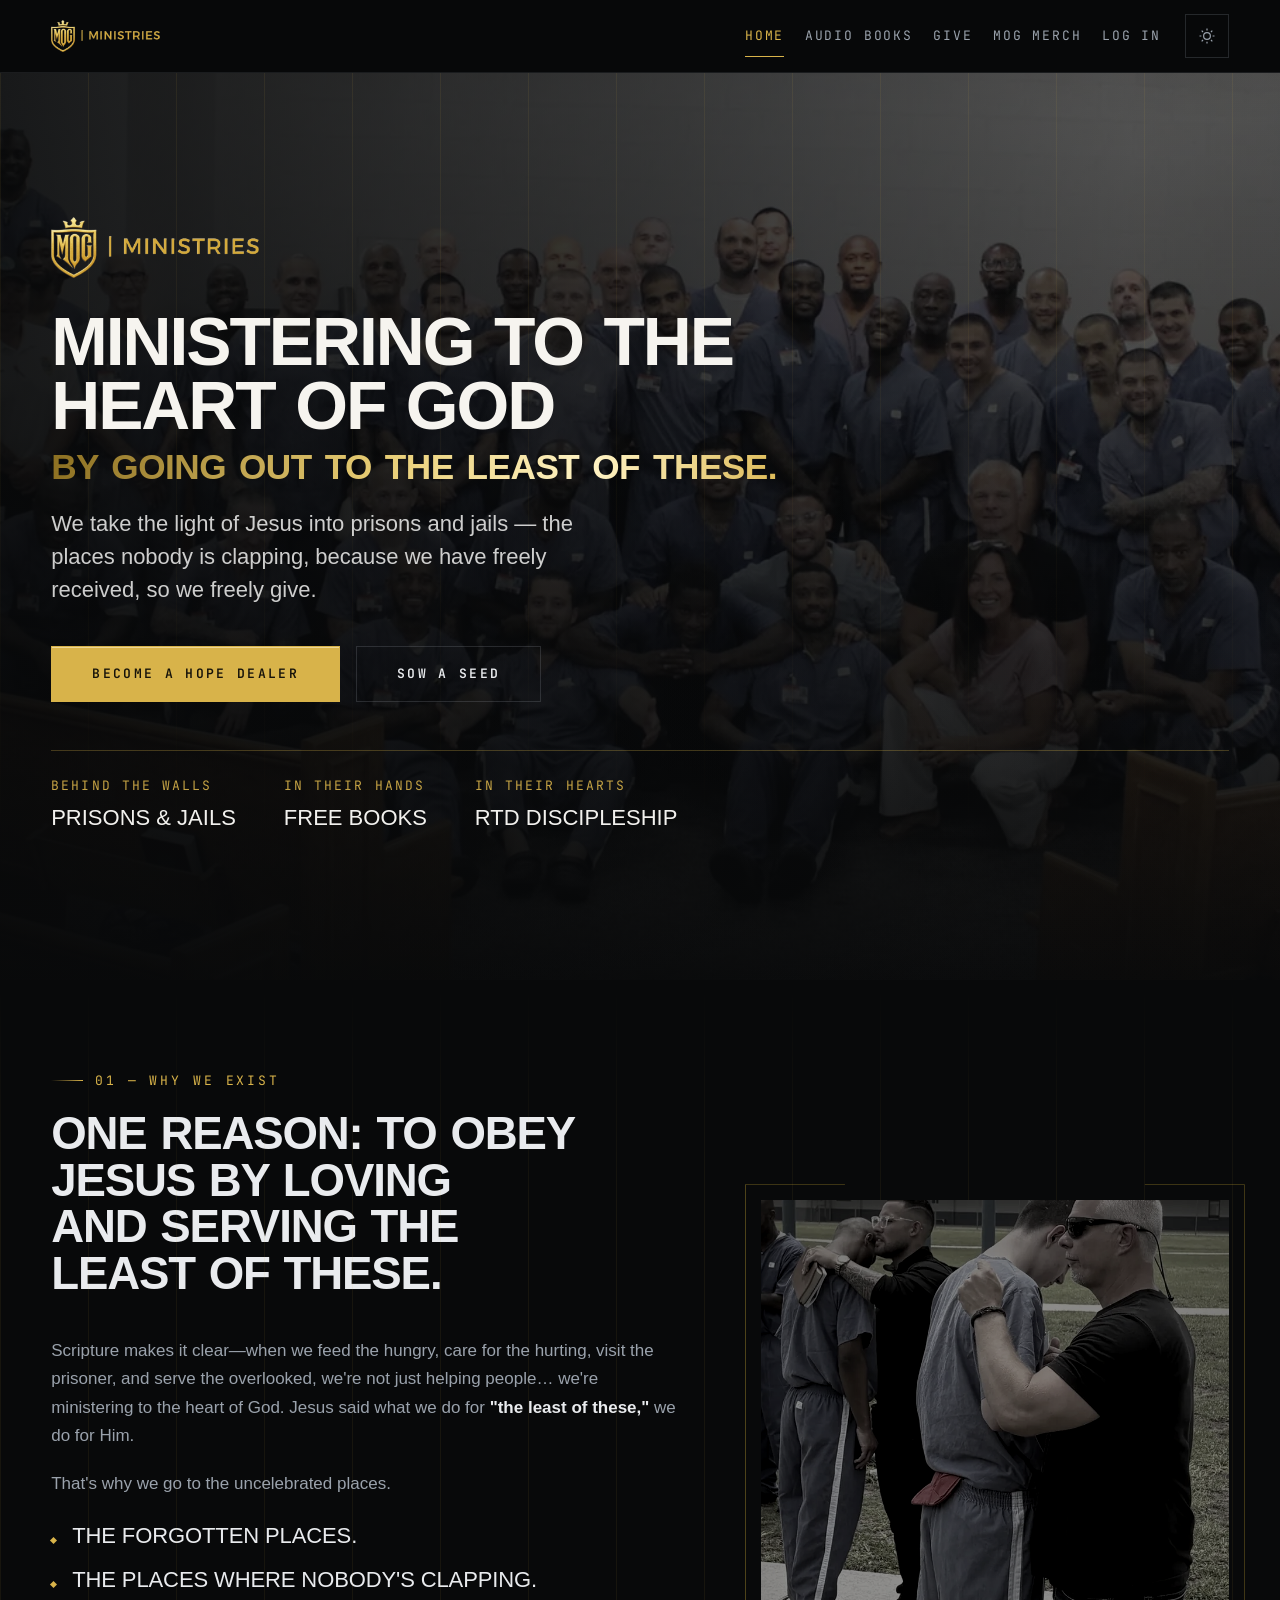
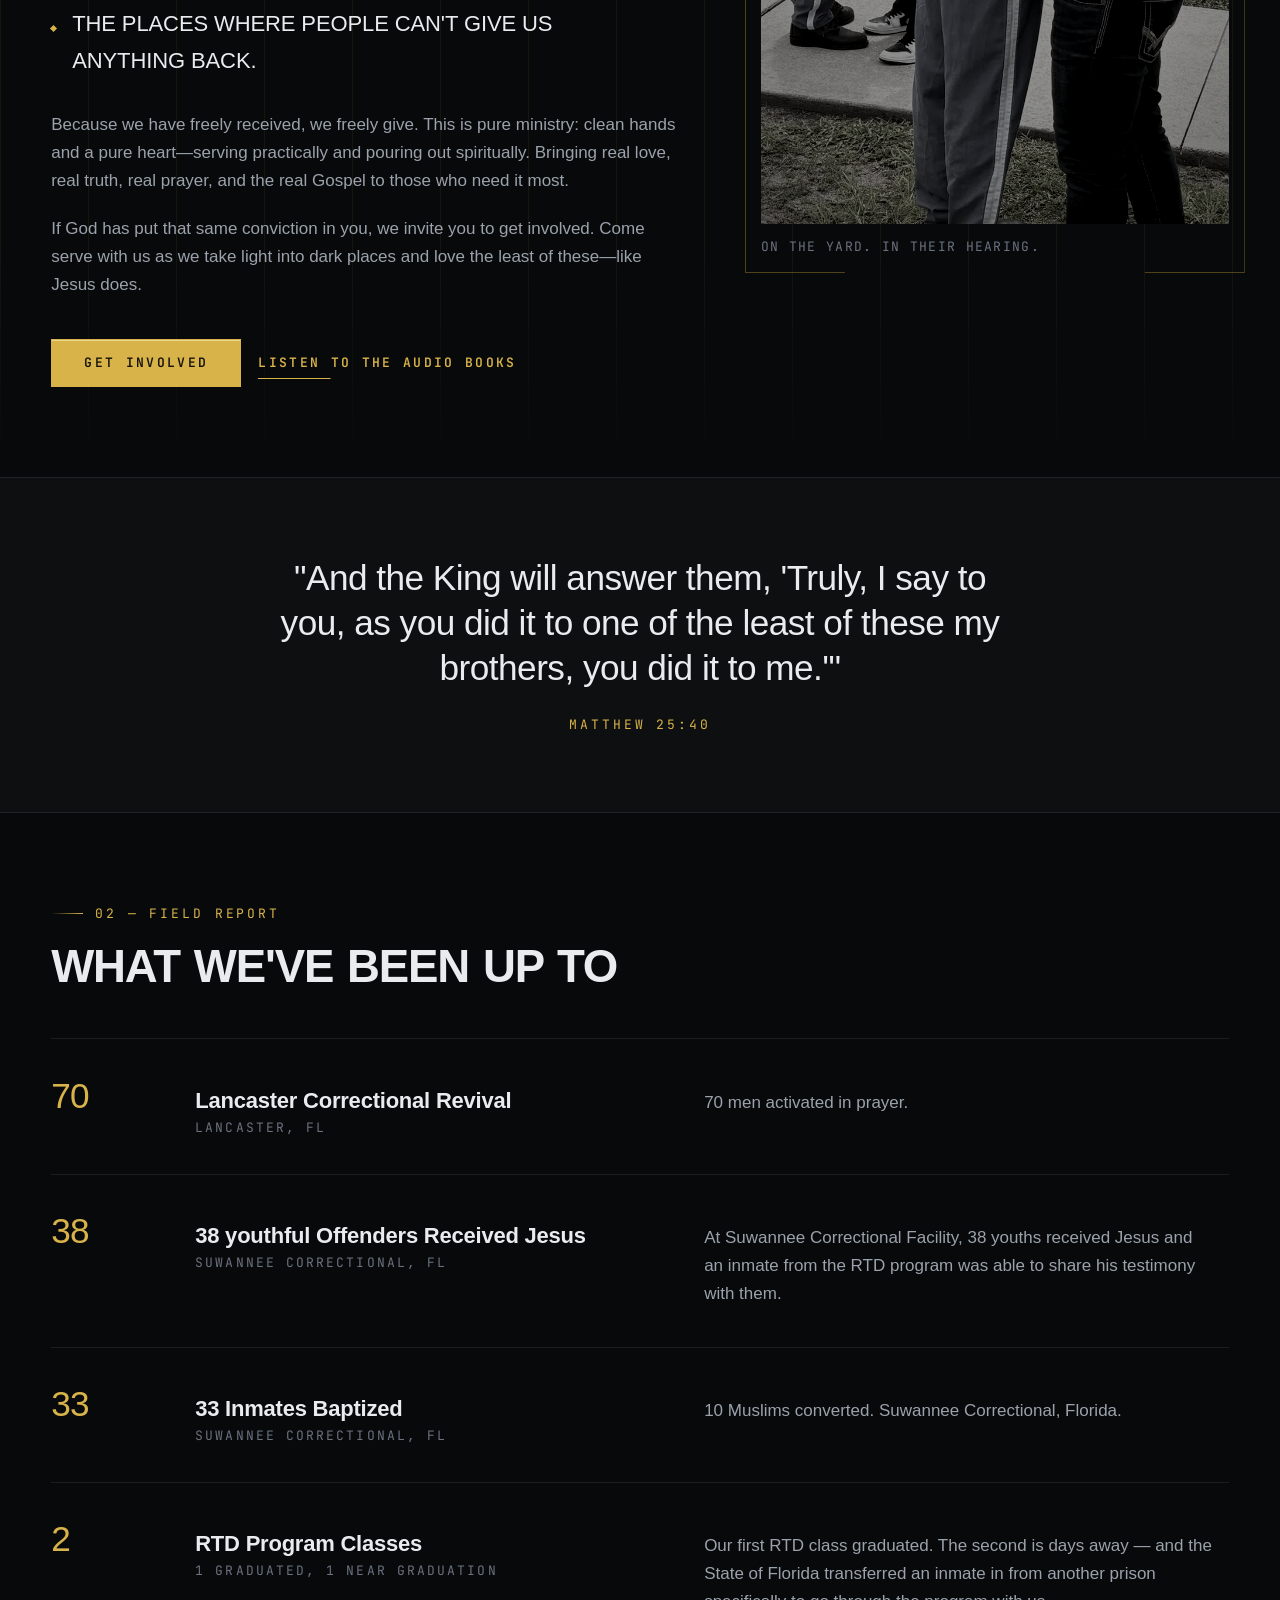
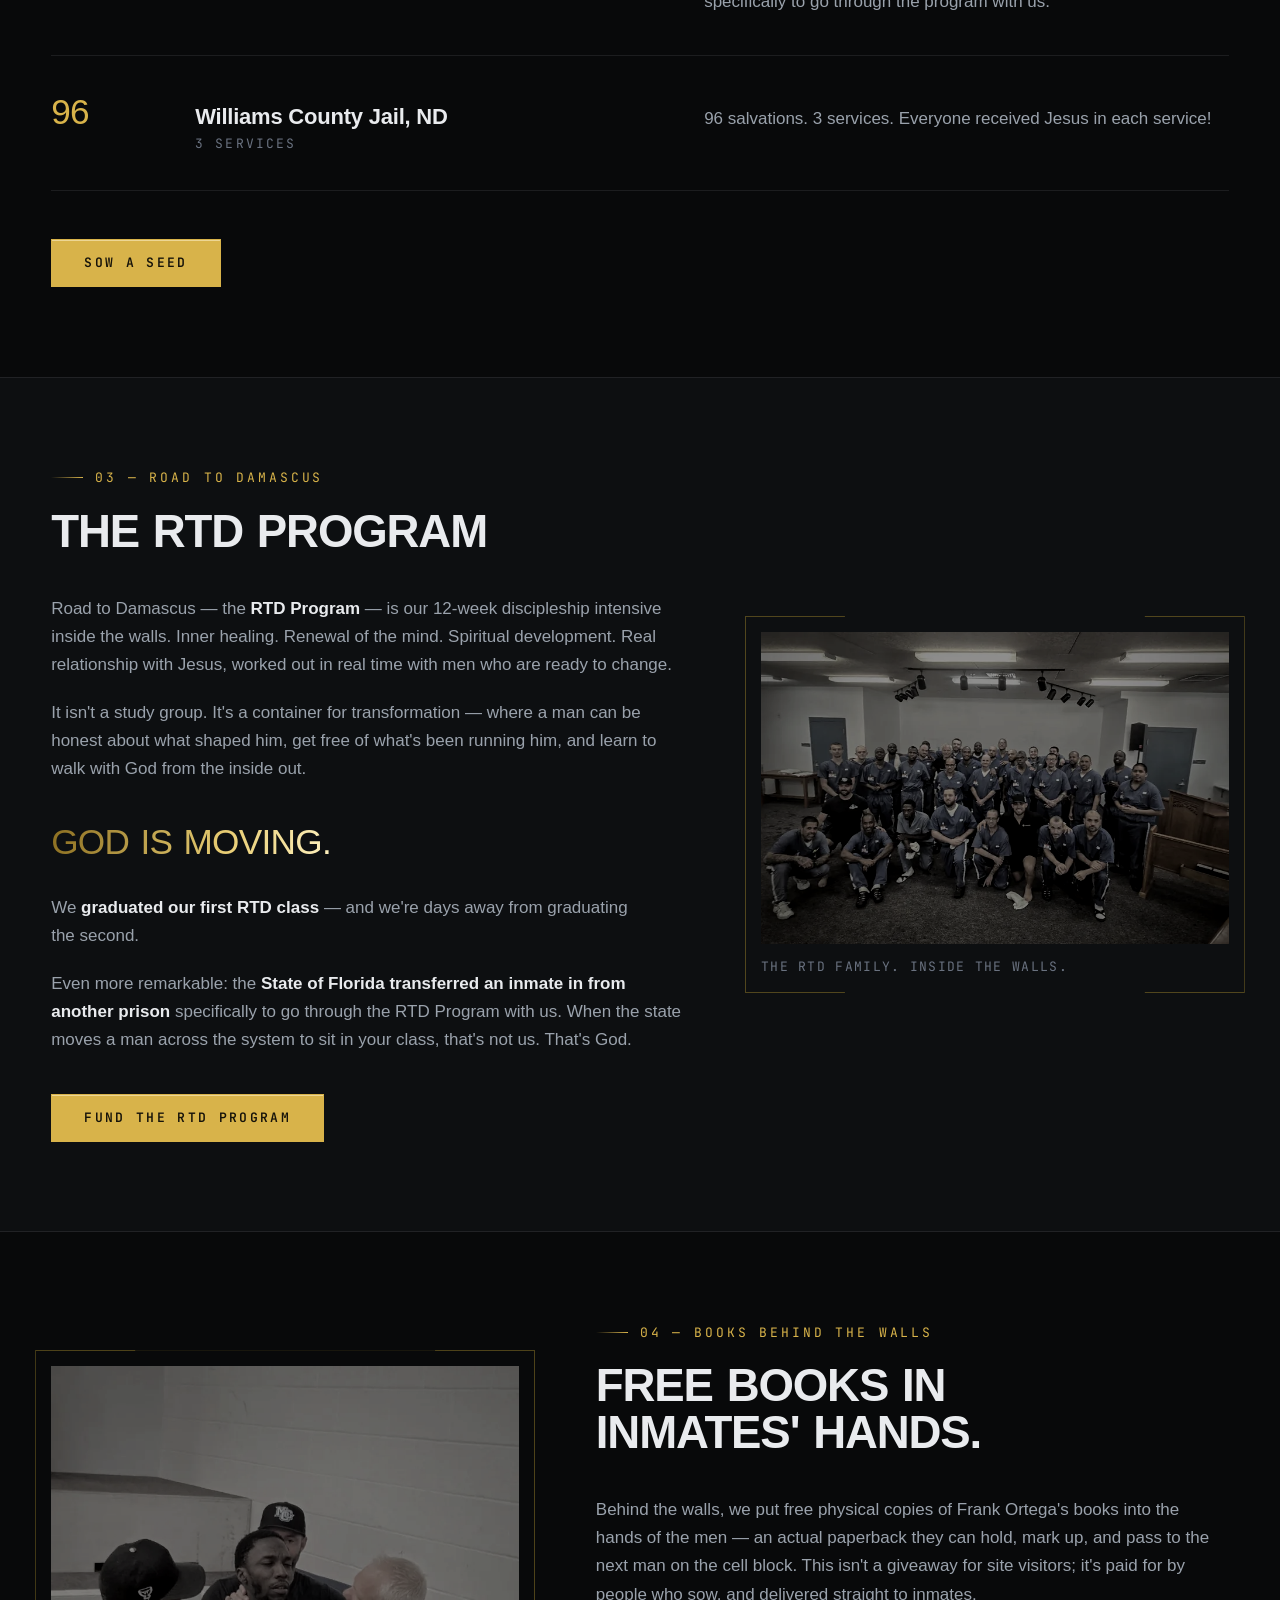
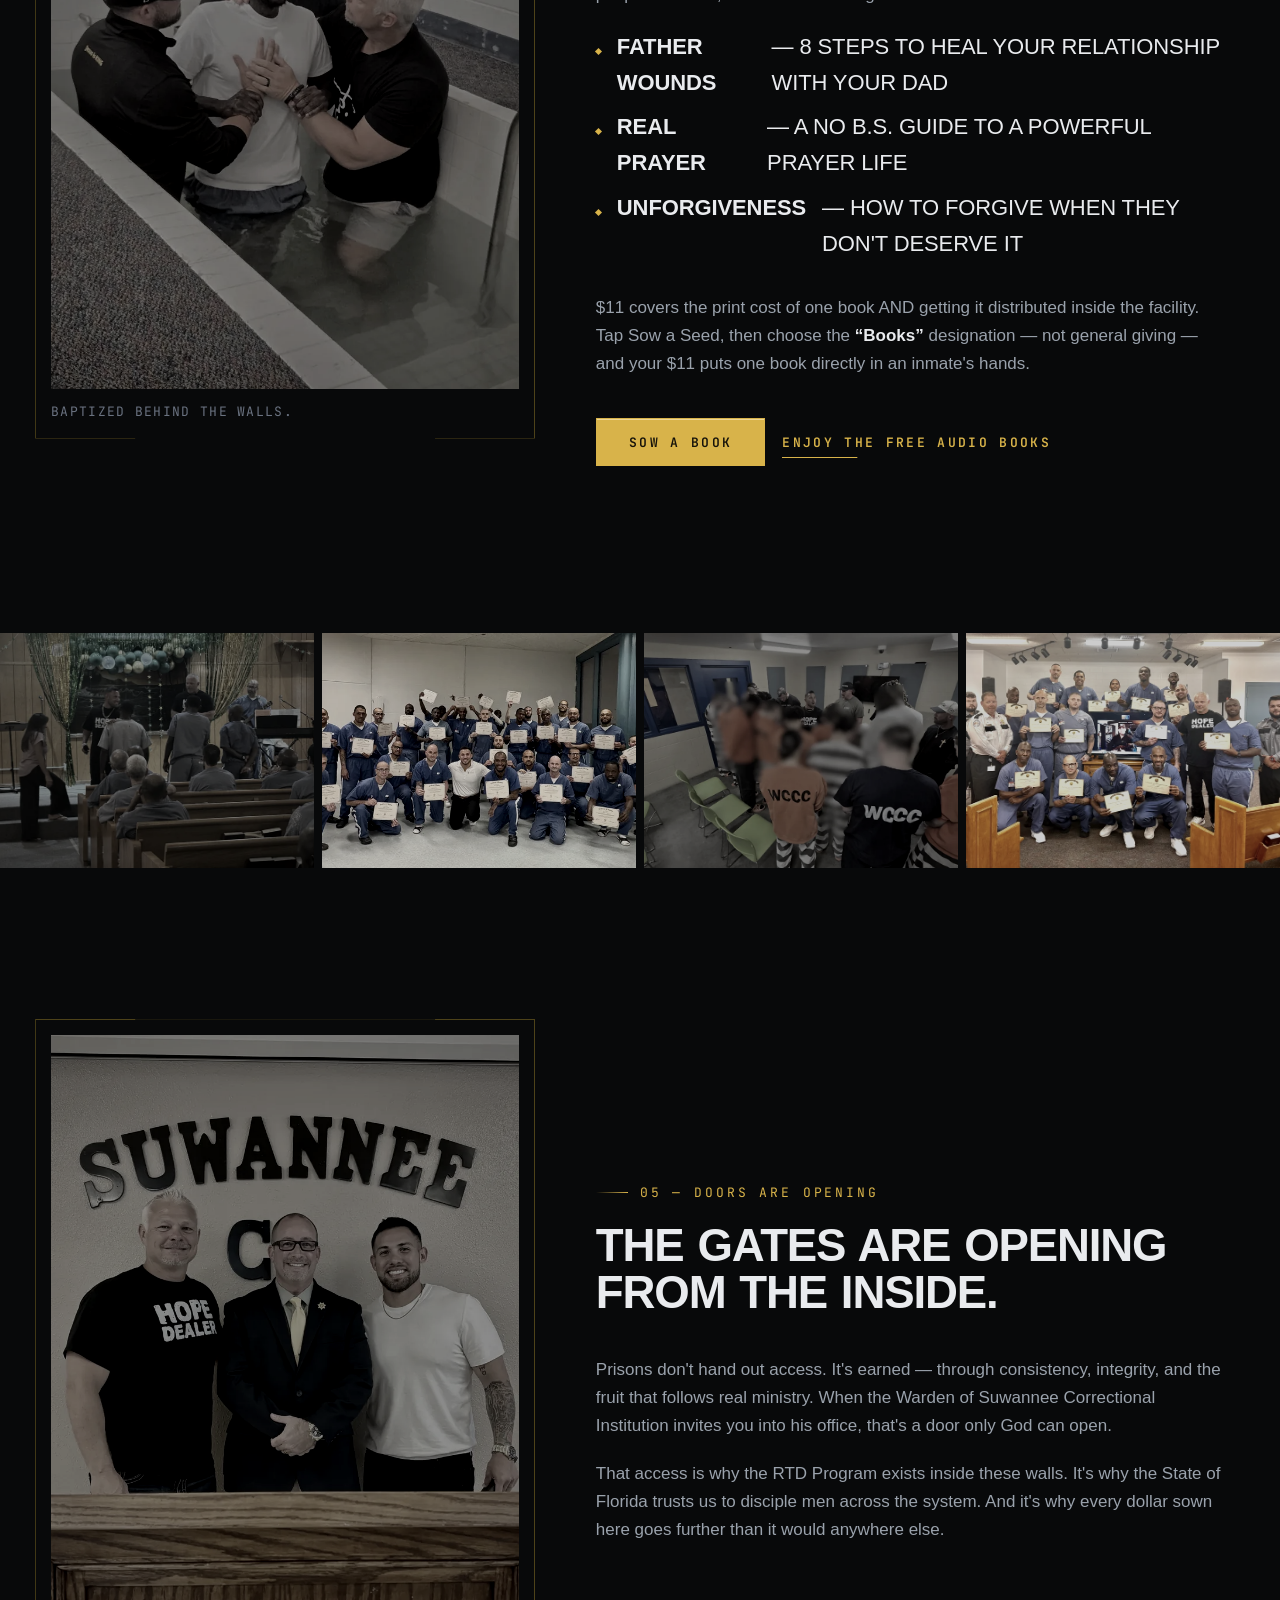
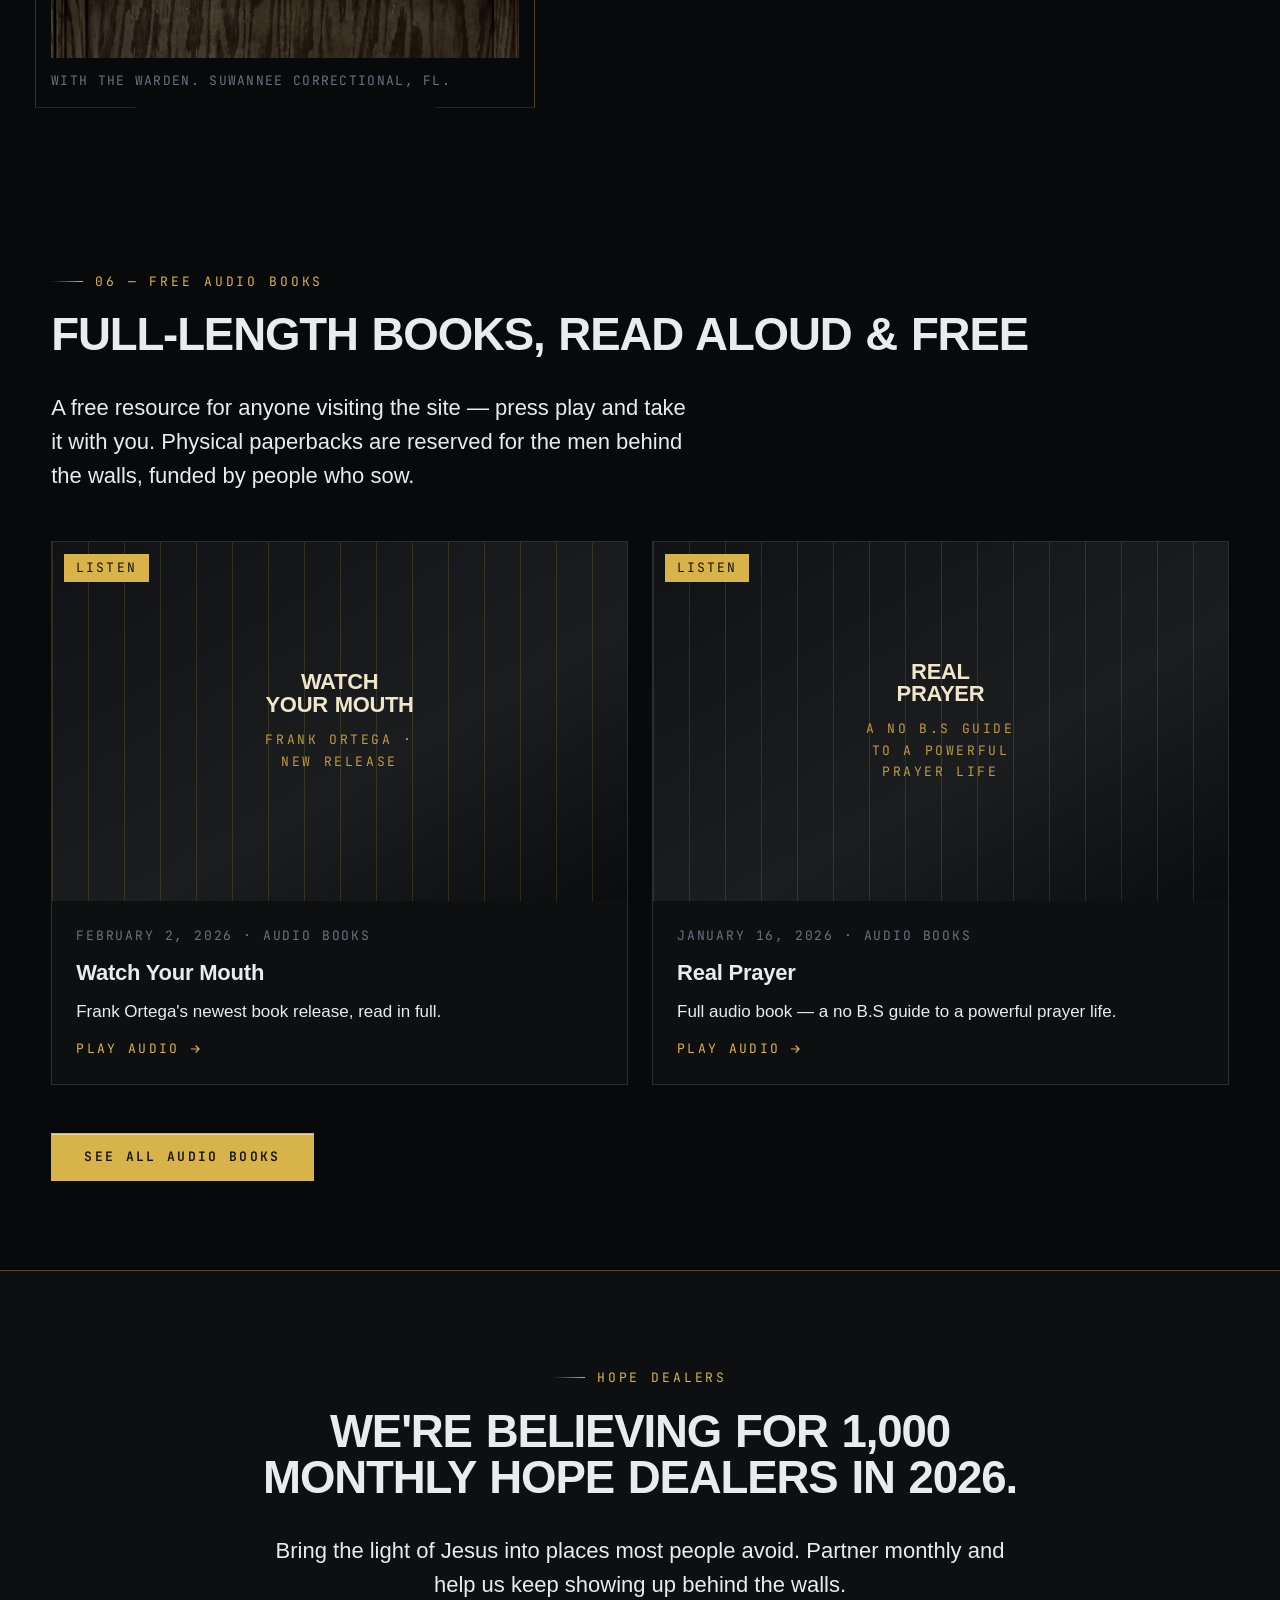
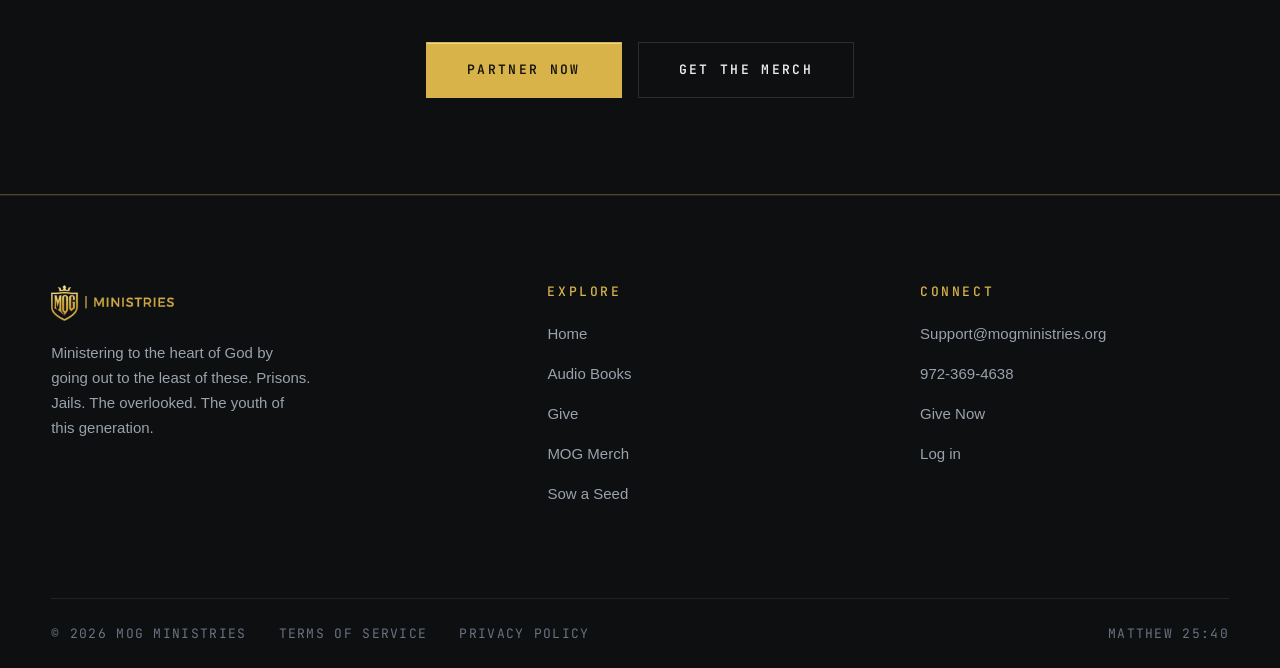
==== index.html @ 5b4a369f "Fix hero pillar: physical books go in inmates' hands, not audio books" ====
<!doctype html>
<html lang="en" data-theme="dark">
  <head>
    <meta charset="utf-8" />
    <meta name="viewport" content="width=device-width, initial-scale=1" />
    <title>MOG Ministries — Ministering to the Heart of God</title>
    <meta
      name="description"
      content="MOG Ministries takes the Gospel into prisons and jails. Real love, real truth, real prayer — ministering to the heart of God by going out to the least of these."
    />
    <meta property="og:title" content="MOG Ministries — Ministering to the Heart of God" />
    <meta
      property="og:description"
      content="Prison ministry bringing real love, real truth, real prayer and the real Gospel to the least of these."
    />
    <meta property="og:image" content="./assets/img/chapel-group-1600.webp" />
    <meta property="og:type" content="website" />
    <link rel="icon" href="./assets/img/mog-shield.png" />
    <link rel="preconnect" href="https://api.fontshare.com" />
    <link rel="preconnect" href="https://fonts.googleapis.com" />
    <link rel="preconnect" href="https://fonts.gstatic.com" crossorigin />
    <link
      href="https://api.fontshare.com/v2/css?f[]=clash-display@500,600&f[]=satoshi@400,500,700&display=swap"
      rel="stylesheet"
    />
    <link
      href="https://fonts.googleapis.com/css2?family=JetBrains+Mono:wght@400;500;600&display=swap"
      rel="stylesheet"
    />
    <link rel="stylesheet" href="./base.css" />
    <link rel="stylesheet" href="./style.css" />
    <script type="application/ld+json">
      {
        "@context": "https://schema.org",
        "@type": "Organization",
        "name": "MOG Ministries",
        "url": "https://mogministries.org",
        "email": "Support@mogministries.org",
        "telephone": "+1-972-369-4638",
        "description": "Prison ministry taking the Gospel to the least of these."
      }
    </script>
  </head>
  <body>
    <a class="skip-link" href="#main">Skip to content</a>

    <header class="site-header">
      <div class="header-inner">
        <a class="brand" href="./index.html" aria-label="MOG Ministries — home">
          <img src="./assets/img/mog-logo.png" alt="MOG Ministries" width="1400" height="411" />
        </a>
        <nav class="nav" id="primary-nav" aria-label="Primary">
          <a href="./index.html" aria-current="page">Home</a>
          <a href="./audio-books.html">Audio Books</a>
          <a href="./give.html">Give</a>
          <a href="./merch.html">MOG Merch</a>
          <a
            href="https://mog-ministries-518429.churchcenter.com/login"
            target="_blank"
            rel="noopener noreferrer"
            >Log in</a
          >
        </nav>
        <div class="header-actions">
          <button class="icon-btn" type="button" data-theme-toggle aria-label="Switch to light mode"></button>
          <button
            class="icon-btn nav-toggle"
            type="button"
            data-nav-toggle
            aria-controls="primary-nav"
            aria-expanded="false"
            aria-label="Open menu"
          ></button>
        </div>
      </div>
    </header>

    <main id="main">
      <!-- ============================ HERO ============================ -->
      <section class="hero hero--home">
        <div class="hero__media">
          <img
            src="./assets/img/chapel-group-1600.webp"
            alt="A chapel filled with incarcerated men and correctional officers gathered together after a MOG Ministries service"
            width="1600"
            height="706"
            fetchpriority="high"
          />
        </div>
        <div class="hero__bars" aria-hidden="true"></div>
        <div class="hero__inner">
          <img
            class="hero__logo"
            src="./assets/img/mog-logo.png"
            alt="MOG Ministries"
            width="1400"
            height="411"
          />
          <h1 class="display hero__title">
            Ministering to the<br />heart of God
            <span class="hero__kicker gold-text">by going out to the least of these.</span>
          </h1>
          <p class="hero__sub">
            We take the light of Jesus into prisons and jails — the places nobody is clapping,
            because we have freely received, so we freely give.
          </p>
          <div class="btn-row hero__actions">
            <a class="btn btn--gold btn--lg" href="./give.html">Become a Hope Dealer</a>
            <a class="btn btn--outline btn--lg" href="./sow.html">Sow a Seed</a>
          </div>
          <div class="hero__meta">
            <div><span class="k">Behind the walls</span><span class="v">Prisons &amp; Jails</span></div>
            <div><span class="k">In their hands</span><span class="v">Free Books</span></div>
            <div><span class="k">In their hearts</span><span class="v">RTD Discipleship</span></div>
          </div>
        </div>
      </section>

      <!-- ============================ MISSION ============================ -->
      <section class="section bars-motif" aria-labelledby="mission-title">
        <div class="shell">
          <div class="split split--wide-left">
            <div>
              <p class="eyebrow">01 — Why we exist</p>
              <h2 class="h-section reveal" id="mission-title">
                One reason: to obey Jesus by loving and serving the least of these.
              </h2>
              <div class="prose mt-10 reveal">
                <p>
                  Scripture makes it clear—when we feed the hungry, care for the hurting, visit the
                  prisoner, and serve the overlooked, we're not just helping people… we're ministering
                  to the heart of God. Jesus said what we do for <strong>"the least of these,"</strong>
                  we do for Him.
                </p>
                <p>That's why we go to the uncelebrated places.</p>
                <ul class="stack-lines" role="list">
                  <li>The forgotten places.</li>
                  <li>The places where nobody's clapping.</li>
                  <li>The places where people can't give us anything back.</li>
                </ul>
                <p class="mt-8">
                  Because we have freely received, we freely give. This is pure ministry: clean hands
                  and a pure heart—serving practically and pouring out spiritually. Bringing real
                  love, real truth, real prayer, and the real Gospel to those who need it most.
                </p>
                <p>
                  If God has put that same conviction in you, we invite you to get involved. Come
                  serve with us as we take light into dark places and love the least of these—like
                  Jesus does.
                </p>
              </div>
              <div class="btn-row mt-10 reveal">
                <a class="btn btn--gold" href="./give.html">Get Involved</a>
                <a class="btn btn--ghost" href="./audio-books.html">Listen to the audio books</a>
              </div>
            </div>
            <figure class="split__media reveal">
              <img
                src="./assets/img/yard-prayer-800.webp"
                srcset="./assets/img/yard-prayer-800.webp 800w, ./assets/img/yard-prayer-1600.webp 1600w"
                sizes="(max-width: 900px) 100vw, 42vw"
                alt="Ministry team praying one-on-one with inmates on the prison yard at Suwannee Correctional"
                width="800"
                height="1066"
                loading="lazy"
                decoding="async"
              />
              <span class="bracket-frame" aria-hidden="true"></span>
              <figcaption>On the yard. In their hearing.</figcaption>
            </figure>
          </div>
        </div>
      </section>

      <!-- ============================ SCRIPTURE ============================ -->
      <section class="section section--panel section--tight">
        <div class="shell pullquote reveal">
          <blockquote>
            "And the King will answer them, 'Truly, I say to you, as you did it to one of the least of
            these my brothers, you did it to me.'"
          </blockquote>
          <cite>Matthew 25:40</cite>
        </div>
      </section>

      <!-- ============================ LEDGER ============================ -->
      <section class="section" aria-labelledby="ledger-title">
        <div class="shell">
          <p class="eyebrow">02 — Field report</p>
          <h2 class="h-section reveal" id="ledger-title">What we've been up to</h2>

          <div class="ledger mt-12">
            <article class="ledger__row reveal">
              <p class="ledger__stat"><span data-count="70">70</span></p>
              <h3 class="ledger__title">Lancaster Correctional Revival<span>Lancaster, FL</span></h3>
              <p class="ledger__desc">70 men activated in prayer.</p>
            </article>
            <article class="ledger__row reveal">
              <p class="ledger__stat"><span data-count="38">38</span></p>
              <h3 class="ledger__title">
                38 youthful Offenders Received Jesus<span>Suwannee Correctional, FL</span>
              </h3>
              <p class="ledger__desc">
                At Suwannee Correctional Facility, 38 youths received Jesus and an inmate from the RTD
                program was able to share his testimony with them.
              </p>
            </article>
            <article class="ledger__row reveal">
              <p class="ledger__stat"><span data-count="33">33</span></p>
              <h3 class="ledger__title">33 Inmates Baptized<span>Suwannee Correctional, FL</span></h3>
              <p class="ledger__desc">10 Muslims converted. Suwannee Correctional, Florida.</p>
            </article>
            <article class="ledger__row reveal">
              <p class="ledger__stat"><span data-count="2">2</span></p>
              <h3 class="ledger__title">RTD Program Classes<span>1 graduated, 1 near graduation</span></h3>
              <p class="ledger__desc">
                Our first RTD class graduated. The second is days away &mdash; and the State of
                Florida transferred an inmate in from another prison specifically to go through the
                program with us.
              </p>
            </article>
            <article class="ledger__row reveal">
              <p class="ledger__stat"><span data-count="96">96</span></p>
              <h3 class="ledger__title">Williams County Jail, ND<span>3 services</span></h3>
              <p class="ledger__desc">
                96 salvations. 3 services. Everyone received Jesus in each service!
              </p>
            </article>
          </div>

          <div class="btn-row mt-12 reveal">
            <a class="btn btn--gold" href="./sow.html">Sow a Seed</a>
          </div>
        </div>
      </section>

      <!-- ============================ RTD PROGRAM ============================ -->
      <section class="section section--panel" aria-labelledby="rtd-title">
        <div class="shell">
          <div class="split split--wide-left">
            <div>
              <p class="eyebrow">03 &mdash; Road to Damascus</p>
              <h2 class="h-section reveal" id="rtd-title">The RTD Program</h2>
              <div class="prose mt-10 reveal">
                <p>
                  Road to Damascus &mdash; the <strong>RTD Program</strong> &mdash; is our 12-week
                  discipleship intensive inside the walls. Inner healing. Renewal of the mind.
                  Spiritual development. Real relationship with Jesus, worked out in real time with
                  men who are ready to change.
                </p>
                <p>
                  It isn't a study group. It's a container for transformation &mdash; where a man
                  can be honest about what shaped him, get free of what's been running him, and
                  learn to walk with God from the inside out.
                </p>
              </div>
              <div class="stack-8 mt-10 reveal">
                <div class="bigline"><p class="gold-text">God is moving.</p></div>
                <div class="prose">
                  <p>
                    We <strong>graduated our first RTD class</strong> &mdash; and we're days away
                    from graduating the second.
                  </p>
                  <p>
                    Even more remarkable: the <strong>State of Florida transferred an inmate in from
                    another prison</strong> specifically to go through the RTD Program with us. When
                    the state moves a man across the system to sit in your class, that's not us.
                    That's God.
                  </p>
                </div>
              </div>
              <div class="btn-row mt-10 reveal">
                <a class="btn btn--gold" href="./sow.html">Fund the RTD Program</a>
              </div>
            </div>
            <figure class="split__media reveal">
              <img
                src="./assets/img/chapel-family-800.webp"
                srcset="./assets/img/chapel-family-800.webp 800w, ./assets/img/chapel-family-1600.webp 1600w"
                sizes="(max-width: 900px) 100vw, 46vw"
                alt="RTD Program class gathered together in the prison chapel with Frank Ortega and the ministry team"
                width="800"
                height="533"
                loading="lazy"
                decoding="async"
              />
              <span class="bracket-frame" aria-hidden="true"></span>
              <figcaption>The RTD family. Inside the walls.</figcaption>
            </figure>
          </div>
        </div>
      </section>

      <!-- ============================ BOOKS IN HANDS ============================ -->
      <section class="section" aria-labelledby="books-title">
        <div class="shell">
          <div class="split split--wide-right">
            <figure class="split__media reveal">
              <img
                src="./assets/img/baptism-water-800.webp"
                srcset="./assets/img/baptism-water-800.webp 800w, ./assets/img/baptism-water-1600.webp 1600w"
                sizes="(max-width: 900px) 100vw, 42vw"
                alt="Frank Ortega baptizing an inmate in the prison chapel baptistry"
                width="800"
                height="1066"
                loading="lazy"
                decoding="async"
              />
              <span class="bracket-frame" aria-hidden="true"></span>
              <figcaption>Baptized behind the walls.</figcaption>
            </figure>
            <div>
              <p class="eyebrow">04 &mdash; Books behind the walls</p>
              <h2 class="h-section reveal">Free books in inmates' hands.</h2>
              <div class="prose mt-10 reveal">
                <p>
                  Behind the walls, we put free physical copies of Frank Ortega's books into the
                  hands of the men &mdash; an actual paperback they can hold, mark up, and pass to
                  the next man on the cell block. This isn't a giveaway for site visitors; it's
                  paid for by people who sow, and delivered straight to inmates.
                </p>
                <ul class="stack-lines" role="list">
                  <li><strong>Father Wounds</strong> &mdash; 8 steps to heal your relationship with your dad</li>
                  <li><strong>Real Prayer</strong> &mdash; a no B.S. guide to a powerful prayer life</li>
                  <li><strong>unForgiveness</strong> &mdash; how to forgive when they don't deserve it</li>
                </ul>
                <p class="mt-8">
                  $11 covers the print cost of one book AND getting it distributed inside the
                  facility. Tap Sow a Seed, then choose the <strong>&ldquo;Books&rdquo;</strong>
                  designation &mdash; not general giving &mdash; and your $11 puts one book directly
                  in an inmate's hands.
                </p>
              </div>
              <div class="btn-row mt-10 reveal">
                <a class="btn btn--gold" href="./sow.html">Sow a Book</a>
                <a class="btn btn--ghost" href="./audio-books.html">Enjoy the free audio books</a>
              </div>
            </div>
          </div>
        </div>
      </section>

      <!-- ============================ PHOTO STRIP ============================ -->
      <section class="section--tight" aria-label="Photos from the field">
        <div class="strip">
          <figure>
            <img
              src="./assets/img/hopedealer-stage-800.webp"
              alt="Frank Ortega on the prison chapel stage with inmates during a Hope Dealer service"
              width="800"
              height="533"
              loading="lazy"
              decoding="async"
            />
          </figure>
          <figure>
            <img
              src="./assets/img/baptism-certs-800.webp"
              alt="Men in blue prison uniforms holding up certificates of baptism"
              width="800"
              height="428"
              loading="lazy"
              decoding="async"
            />
          </figure>
          <figure>
            <img
              src="./assets/img/county-prayer-800.webp"
              alt="Frank Ortega and the ministry team praying with inmates inside a county correctional facility"
              width="800"
              height="1066"
              loading="lazy"
              decoding="async"
            />
          </figure>
          <figure>
            <img
              src="./assets/img/rtd-graduation-800.webp"
              alt="RTD program graduates holding certificates of completion inside a prison chapel"
              width="800"
              height="527"
              loading="lazy"
              decoding="async"
            />
          </figure>
        </div>
      </section>

      <!-- ============================ LEADERSHIP ACCESS ============================ -->
      <section class="section" aria-labelledby="access-title">
        <div class="shell">
          <div class="split split--wide-right">
            <figure class="split__media reveal">
              <img
                src="./assets/img/warden-suwannee-800.webp"
                srcset="./assets/img/warden-suwannee-800.webp 800w, ./assets/img/warden-suwannee-1600.webp 1600w"
                sizes="(max-width: 900px) 100vw, 42vw"
                alt="Frank Ortega and the MOG team with the Warden of Suwannee Correctional Institution in Florida"
                width="800"
                height="1066"
                loading="lazy"
                decoding="async"
              />
              <span class="bracket-frame" aria-hidden="true"></span>
              <figcaption>With the Warden. Suwannee Correctional, FL.</figcaption>
            </figure>
            <div>
              <p class="eyebrow">05 &mdash; Doors are opening</p>
              <h2 class="h-section reveal" id="access-title">The gates are opening from the inside.</h2>
              <div class="prose mt-10 reveal">
                <p>
                  Prisons don't hand out access. It's earned &mdash; through consistency, integrity,
                  and the fruit that follows real ministry. When the Warden of Suwannee Correctional
                  Institution invites you into his office, that's a door only God can open.
                </p>
                <p>
                  That access is why the RTD Program exists inside these walls. It's why the State
                  of Florida trusts us to disciple men across the system. And it's why every dollar
                  sown here goes further than it would anywhere else.
                </p>
              </div>
            </div>
          </div>
        </div>
      </section>

      <!-- ============================ AUDIO BOOKS ============================ -->
      <section class="section" aria-labelledby="latest-title">
        <div class="shell">
          <p class="eyebrow">06 — Free audio books</p>
          <h2 class="h-section reveal" id="latest-title">Full-length books, read aloud &amp; free</h2>
          <p class="lede muted max-52 mt-8 reveal">
            A free resource for anyone visiting the site &mdash; press play and take it with you.
            Physical paperbacks are reserved for the men behind the walls, funded by people who sow.
          </p>

          <div class="grid grid--2 mt-12">
            <a
              class="media-card reveal"
              href="https://mog-ministries-518429.churchcenter.com/episodes/609323"
              target="_blank"
              rel="noopener noreferrer"
            >
              <div class="media-card__art media-card__art--type">
                <span class="media-card__badge">Listen</span>
                <div>
                  <span class="t">Watch<br />Your Mouth</span>
                  <span class="s">Frank Ortega · New Release</span>
                </div>
              </div>
              <div class="media-card__body">
                <p class="media-card__date">February 2, 2026 · Audio Books</p>
                <h3 class="h-card">Watch Your Mouth</h3>
                <p>Frank Ortega's newest book release, read in full.</p>
                <span class="media-card__cta"
                  >Play audio
                  <svg width="14" height="14" viewBox="0 0 24 24" fill="none" stroke="currentColor" stroke-width="2" aria-hidden="true"><path d="M5 12h14M13 6l6 6-6 6" /></svg>
                </span>
              </div>
            </a>

            <a
              class="media-card reveal"
              href="https://mog-ministries-518429.churchcenter.com/episodes/591502"
              target="_blank"
              rel="noopener noreferrer"
            >
              <div class="media-card__art media-card__art--type">
                <span class="media-card__badge">Listen</span>
                <div>
                  <span class="t">Real<br />Prayer</span>
                  <span class="s">A No B.S Guide To A Powerful Prayer Life</span>
                </div>
              </div>
              <div class="media-card__body">
                <p class="media-card__date">January 16, 2026 · Audio Books</p>
                <h3 class="h-card">Real Prayer</h3>
                <p>Full audio book — a no B.S guide to a powerful prayer life.</p>
                <span class="media-card__cta"
                  >Play audio
                  <svg width="14" height="14" viewBox="0 0 24 24" fill="none" stroke="currentColor" stroke-width="2" aria-hidden="true"><path d="M5 12h14M13 6l6 6-6 6" /></svg>
                </span>
              </div>
            </a>
          </div>

          <div class="btn-row mt-12 reveal">
            <a class="btn btn--gold" href="./audio-books.html">See all audio books</a>
          </div>
        </div>
      </section>

      <!-- ============================ CTA ============================ -->
      <section class="cta-band">
        <div class="cta-band__inner reveal">
          <p class="eyebrow eyebrow--center">Hope Dealers</p>
          <h2 class="h-section">We're believing for 1,000 monthly Hope Dealers in 2026.</h2>
          <p class="lede muted mt-8">
            Bring the light of Jesus into places most people avoid. Partner monthly and help us keep
            showing up behind the walls.
          </p>
          <div class="btn-row mt-10" style="justify-content: center">
            <a class="btn btn--gold btn--lg" href="./give.html">Partner Now</a>
            <a class="btn btn--outline btn--lg" href="./merch.html">Get the Merch</a>
          </div>
        </div>
      </section>
    </main>

    <footer class="site-footer">
      <div class="shell">
        <div class="footer-top">
          <div class="footer-brand">
            <img src="./assets/img/mog-logo.png" alt="MOG Ministries" width="1400" height="411" />
            <p>
              Ministering to the heart of God by going out to the least of these. Prisons. Jails.
              The overlooked. The youth of this generation.
            </p>
          </div>
          <div class="footer-col">
            <h2>Explore</h2>
            <ul role="list">
              <li><a href="./index.html">Home</a></li>
              <li><a href="./audio-books.html">Audio Books</a></li>
              <li><a href="./give.html">Give</a></li>
              <li><a href="./merch.html">MOG Merch</a></li>
              <li><a href="./sow.html">Sow a Seed</a></li>
            </ul>
          </div>
          <div class="footer-col">
            <h2>Connect</h2>
            <ul role="list">
              <li><a href="mailto:Support@mogministries.org">Support@mogministries.org</a></li>
              <li><a href="tel:9723694638">972-369-4638</a></li>
              <li>
                <a
                  href="https://mog-ministries-518429.churchcenter.com/giving"
                  target="_blank"
                  rel="noopener noreferrer"
                  >Give Now</a
                >
              </li>
              <li>
                <a
                  href="https://mog-ministries-518429.churchcenter.com/login"
                  target="_blank"
                  rel="noopener noreferrer"
                  >Log in</a
                >
              </li>
            </ul>
          </div>
        </div>
        <div class="footer-bottom">
          <span>© 2026 MOG Ministries</span>
          <a href="https://planning.center/terms/" target="_blank" rel="noopener noreferrer">Terms of Service</a>
          <a href="https://planning.center/privacy/" target="_blank" rel="noopener noreferrer">Privacy Policy</a>
          <span class="spacer">Matthew 25:40</span>
        </div>
      </div>
    </footer>

    <script src="./app.js" defer></script>
  </body>
</html>
---- base.css ----
/* base.css */
*,
*::before,
*::after { box-sizing: border-box; margin: 0; padding: 0; }

html {
  -moz-text-size-adjust: none;
  -webkit-text-size-adjust: none;
  text-size-adjust: none;
  -webkit-font-smoothing: antialiased;
  -moz-osx-font-smoothing: grayscale;
  text-rendering: optimizeLegibility;
  scroll-behavior: smooth;
  hanging-punctuation: first last;
  scroll-padding-top: var(--space-20);
}

body {
  min-height: 100dvh;
  line-height: 1.65;
  font-family: var(--font-body, sans-serif);
  font-size: var(--text-base);
  color: var(--color-text);
  background-color: var(--color-bg);
  overflow-x: hidden;
}

img, picture, video, canvas, svg { display: block; max-width: 100%; height: auto; }
ul[role='list'], ol[role='list'] { list-style: none; }
input, button, textarea, select { font: inherit; color: inherit; }

h1, h2, h3, h4, h5, h6 { text-wrap: balance; line-height: 1.1; }
p, li, figcaption { text-wrap: pretty; max-width: 70ch; }

::selection { background: color-mix(in oklab, var(--color-primary) 32%, transparent); color: var(--color-text); }

:focus-visible { outline: 2px solid var(--color-primary); outline-offset: 3px; border-radius: var(--radius-sm); }

@media (prefers-reduced-motion: reduce) {
  *, *::before, *::after {
    animation-duration: 0.01ms !important;
    animation-iteration-count: 1 !important;
    transition-duration: 0.01ms !important;
    scroll-behavior: auto !important;
  }
}

button { cursor: pointer; background: none; border: none; }
table { border-collapse: collapse; width: 100%; }

a, button, [role='button'], [role='link'], input, textarea, select {
  transition:
    color var(--transition-interactive),
    background var(--transition-interactive),
    border-color var(--transition-interactive),
    box-shadow var(--transition-interactive),
    transform var(--transition-interactive);
}

.sr-only {
  position: absolute; width: 1px; height: 1px; padding: 0; margin: -1px;
  overflow: hidden; clip: rect(0, 0, 0, 0); white-space: nowrap; border-width: 0;
}
---- style.css ----
/* ==========================================================================
   MOG MINISTRIES — Design tokens + components
   Art direction: obsidian black, forged gold, cold silver. Structural,
   engineered, light-breaking-through-bars.
   ========================================================================== */

:root {
  /* Type scale */
  --text-xs: clamp(0.75rem, 0.72rem + 0.15vw, 0.8125rem);
  --text-sm: clamp(0.875rem, 0.84rem + 0.2vw, 0.9375rem);
  --text-base: clamp(1rem, 0.96rem + 0.22vw, 1.0625rem);
  --text-lg: clamp(1.125rem, 1rem + 0.6vw, 1.375rem);
  --text-xl: clamp(1.5rem, 1.2rem + 1.25vw, 2.25rem);
  --text-2xl: clamp(1.85rem, 1.25rem + 2vw, 2.85rem);
  --text-3xl: clamp(2.5rem, 1.2rem + 3.8vw, 4.5rem);
  --text-hero: clamp(2.75rem, 0.8rem + 6.4vw, 6.5rem);

  /* Spacing */
  --space-1: 0.25rem;  --space-2: 0.5rem;   --space-3: 0.75rem;
  --space-4: 1rem;     --space-5: 1.25rem;  --space-6: 1.5rem;
  --space-8: 2rem;     --space-10: 2.5rem;  --space-12: 3rem;  --space-14: 3.5rem;
  --space-16: 4rem;    --space-20: 5rem;    --space-24: 6rem;
  --space-32: 8rem;

  --radius-sm: 0.125rem;
  --radius-md: 0.25rem;
  --radius-lg: 0.375rem;
  --radius-xl: 0.5rem;
  --radius-full: 9999px;

  --transition-interactive: 220ms cubic-bezier(0.16, 1, 0.3, 1);
  --ease-out: cubic-bezier(0.16, 1, 0.3, 1);

  --content-narrow: 44rem;
  --content-default: 66rem;
  --content-wide: 82rem;

  --font-display: 'Clash Display', 'Impact', sans-serif;
  --font-body: 'Satoshi', 'Helvetica Neue', sans-serif;
  --font-mono: 'JetBrains Mono', 'Courier New', monospace;

  --gutter: clamp(1.25rem, 4vw, 3.5rem);
}

/* ---------- DARK (default) ---------- */
:root,
[data-theme='dark'] {
  --color-bg: #08090a;
  --color-surface: #0d0f11;
  --color-surface-2: #14171a;
  --color-surface-offset: #101315;
  --color-divider: rgba(201, 206, 214, 0.1);
  --color-border: rgba(201, 206, 214, 0.16);
  --color-border-gold: rgba(212, 175, 55, 0.34);

  --color-text: #e9ebee;
  --color-text-muted: #9aa2ac;
  --color-text-faint: #6a7280;
  --color-text-inverse: #08090a;

  --color-primary: #d8b34a;          /* forged gold */
  --color-primary-hover: #eccf72;
  --color-primary-deep: #8c6f21;
  --color-primary-soft: rgba(216, 179, 74, 0.12);

  --color-silver: #c2c8d0;
  --color-silver-muted: #8b929c;

  --shadow-sm: 0 1px 2px rgba(0, 0, 0, 0.5);
  --shadow-md: 0 8px 24px rgba(0, 0, 0, 0.55);
  --shadow-lg: 0 24px 64px rgba(0, 0, 0, 0.7);

  --photo-filter: grayscale(0.45) contrast(1.08) brightness(0.8);
  --scrim: linear-gradient(180deg, rgba(8, 9, 10, 0.5) 0%, rgba(8, 9, 10, 0.7) 48%, rgba(8, 9, 10, 0.97) 100%);
  --scrim-side: linear-gradient(100deg, rgba(8, 9, 10, 0.82) 0%, rgba(8, 9, 10, 0.4) 48%, rgba(8, 9, 10, 0.05) 80%);
  --bars-opacity: 0.5;
}

/* ---------- LIGHT ---------- */
[data-theme='light'] {
  --color-bg: #f4f2ed;
  --color-surface: #fbfaf7;
  --color-surface-2: #eeebe4;
  --color-surface-offset: #e8e4dc;
  --color-divider: rgba(30, 30, 32, 0.12);
  --color-border: rgba(30, 30, 32, 0.18);
  --color-border-gold: rgba(140, 111, 33, 0.4);

  --color-text: #16171a;
  --color-text-muted: #55595f;
  --color-text-faint: #82868d;
  --color-text-inverse: #f8f7f4;

  --color-primary: #8a6a17;
  --color-primary-hover: #6d5210;
  --color-primary-deep: #4d390a;
  --color-primary-soft: rgba(138, 106, 23, 0.1);

  --color-silver: #5e636b;
  --color-silver-muted: #7b8087;

  --shadow-sm: 0 1px 2px rgba(30, 26, 16, 0.07);
  --shadow-md: 0 6px 20px rgba(30, 26, 16, 0.1);
  --shadow-lg: 0 20px 48px rgba(30, 26, 16, 0.14);

  --photo-filter: grayscale(0.2) contrast(1.04) brightness(0.78);
  --scrim: linear-gradient(180deg, rgba(10, 10, 11, 0.55) 0%, rgba(10, 10, 11, 0.66) 55%, rgba(10, 10, 11, 0.86) 100%);
  --scrim-side: linear-gradient(100deg, rgba(10, 10, 11, 0.78) 0%, rgba(10, 10, 11, 0.42) 48%, rgba(10, 10, 11, 0.2) 80%);
  --bars-opacity: 0.28;
}

/* ==========================================================================
   Layout primitives
   ========================================================================== */
.shell { width: 100%; max-width: var(--content-wide); margin-inline: auto; padding-inline: var(--gutter); }
.shell--default { max-width: var(--content-default); }
.shell--narrow { max-width: var(--content-narrow); }

.section { position: relative; padding-block: clamp(var(--space-14), 7vw, var(--space-24)); }
.section--tight { padding-block: clamp(var(--space-12), 6vw, var(--space-20)); }
.section--flush-top { padding-top: clamp(var(--space-10), 5vw, var(--space-16)); }
.section--panel { background: var(--color-surface); border-block: 1px solid var(--color-divider); }

/* Vertical hairline "bars" motif */
.bars-motif::before {
  content: '';
  position: absolute; inset: 0;
  background-image: repeating-linear-gradient(
    90deg,
    var(--color-primary) 0 1px,
    transparent 1px 88px
  );
  opacity: calc(var(--bars-opacity) * 0.14);
  pointer-events: none;
  mask-image: linear-gradient(180deg, transparent, #000 22%, #000 78%, transparent);
}

/* ==========================================================================
   Typography helpers
   ========================================================================== */
.eyebrow {
  display: flex; align-items: center; gap: var(--space-3);
  font-family: var(--font-mono);
  font-size: var(--text-xs);
  letter-spacing: 0.22em;
  text-transform: uppercase;
  color: var(--color-primary);
  margin-bottom: var(--space-5);
}
.eyebrow::before {
  content: ''; width: 2rem; height: 1px; flex: none;
  background: linear-gradient(90deg, transparent, var(--color-primary));
}
.eyebrow--silver { color: var(--color-silver-muted); }
.eyebrow--silver::before { background: linear-gradient(90deg, transparent, var(--color-silver-muted)); }
.eyebrow--center { justify-content: center; }

h1, h2, h3 { font-family: var(--font-display); font-weight: 600; letter-spacing: -0.015em; }

.display {
  font-family: var(--font-display);
  font-size: var(--text-3xl);
  font-weight: 600;
  line-height: 0.94;
  letter-spacing: -0.03em;
  word-spacing: 0.055em;
  text-transform: uppercase;
}
.h-section {
  word-spacing: 0.05em;
  font-size: var(--text-2xl);
  line-height: 1.02;
  letter-spacing: -0.025em;
  text-transform: uppercase;
}
.h-sub { font-size: var(--text-xl); line-height: 1.08; letter-spacing: -0.02em; }
.h-card {
  font-family: var(--font-body);
  font-size: var(--text-lg);
  font-weight: 700;
  line-height: 1.25;
  letter-spacing: -0.01em;
}

.gold { color: var(--color-primary); }
.silver { color: var(--color-silver); }
.muted { color: var(--color-text-muted); }

.gold-text {
  background: linear-gradient(100deg, #8c6f21 0%, #e8cd74 28%, #fff3c4 46%, #d8b34a 64%, #8c6f21 100%);
  -webkit-background-clip: text; background-clip: text;
  -webkit-text-fill-color: transparent; color: transparent;
}
[data-theme='light'] .gold-text {
  background: linear-gradient(100deg, #5c440c 0%, #9c7a1c 40%, #6d5210 100%);
  -webkit-background-clip: text; background-clip: text;
}

.lede { font-size: var(--text-lg); color: var(--color-text); line-height: 1.55; }
.prose p { margin-bottom: var(--space-5); color: var(--color-text-muted); }
.prose p:last-child { margin-bottom: 0; }
.prose strong { color: var(--color-text); font-weight: 700; }
.prose .stack-lines { color: var(--color-text); font-weight: 500; }

.rule {
  height: 1px; border: 0;
  background: linear-gradient(90deg, transparent, var(--color-border-gold) 22%, var(--color-border-gold) 78%, transparent);
  margin-block: var(--space-12);
}
.rule--notch { position: relative; }
.rule--notch::after {
  content: ''; position: absolute; left: 50%; top: 50%;
  width: 6px; height: 6px; transform: translate(-50%, -50%) rotate(45deg);
  background: var(--color-primary);
}

/* ==========================================================================
   Buttons
   ========================================================================== */
.btn {
  display: inline-flex; align-items: center; justify-content: center; gap: var(--space-3);
  min-height: 3rem; padding: var(--space-3) var(--space-8);
  font-family: var(--font-mono); font-size: var(--text-xs); font-weight: 600;
  letter-spacing: 0.18em; text-transform: uppercase; text-decoration: none;
  border: 1px solid transparent; position: relative; isolation: isolate;
}
.btn--gold {
  color: #16130a; background: var(--color-primary);
  box-shadow: inset 0 1px 0 rgba(255, 245, 210, 0.55);
}
.btn--gold:hover, .btn--gold:focus-visible { background: var(--color-primary-hover); transform: translateY(-2px); }
[data-theme='light'] .btn--gold { color: #fdfbf5; }

.btn--outline { color: var(--color-text); border-color: var(--color-border); background: transparent; }
.btn--outline:hover, .btn--outline:focus-visible {
  border-color: var(--color-primary); color: var(--color-primary);
  background: var(--color-primary-soft); transform: translateY(-2px);
}
.btn--ghost { color: var(--color-primary); padding-inline: 0; min-height: 2.5rem; }
.btn--ghost::after {
  content: ''; position: absolute; left: 0; bottom: 0.45rem; width: 100%; height: 1px;
  background: currentColor; transform: scaleX(0.28); transform-origin: left;
  transition: transform var(--transition-interactive);
}
.btn--ghost:hover::after, .btn--ghost:focus-visible::after { transform: scaleX(1); }
.btn--block { width: 100%; }
.btn--lg { min-height: 3.5rem; padding-inline: var(--space-10); }

.btn-row { display: flex; flex-wrap: wrap; gap: var(--space-4); }

/* Bracketed frame — signature device */
.bracket { position: relative; }
.bracket::before, .bracket::after {
  content: ''; position: absolute; width: 18px; height: 18px; pointer-events: none;
  border-color: var(--color-primary); border-style: solid; border-width: 0;
}
.bracket::before { top: 0; left: 0; border-top-width: 1px; border-left-width: 1px; }
.bracket::after { bottom: 0; right: 0; border-bottom-width: 1px; border-right-width: 1px; }

/* ==========================================================================
   Header
   ========================================================================== */
.skip-link {
  position: absolute; left: var(--space-4); top: var(--space-2); z-index: 200;
  transform: translateY(-200%); background: var(--color-primary); color: #16130a;
  padding: var(--space-2) var(--space-4); font-family: var(--font-mono); font-size: var(--text-xs);
  text-decoration: none;
}
.skip-link:focus { transform: translateY(0); }

.site-header {
  position: sticky; top: 0; z-index: 100;
  background: color-mix(in oklab, var(--color-bg) 86%, transparent);
  backdrop-filter: blur(14px) saturate(1.2);
  border-bottom: 1px solid var(--color-divider);
  transition: border-color 300ms var(--ease-out), background 300ms var(--ease-out);
}
.site-header[data-scrolled='true'] { border-bottom-color: var(--color-border-gold); }
.header-inner {
  display: flex; align-items: center; gap: var(--space-6);
  min-height: 4.5rem; max-width: var(--content-wide); margin-inline: auto;
  padding-inline: var(--gutter);
}
.brand { display: flex; align-items: center; gap: var(--space-3); margin-right: auto; text-decoration: none; }
.brand img { height: 2rem; width: auto; }
[data-theme='light'] .brand img,
[data-theme='light'] .footer-brand img { filter: brightness(0.7) saturate(1.35); }

.nav { display: flex; align-items: center; gap: clamp(var(--space-4), 1.6vw, var(--space-8)); }
.nav a {
  font-family: var(--font-mono); font-size: var(--text-xs); letter-spacing: 0.14em;
  text-transform: uppercase; color: var(--color-text-muted); text-decoration: none;
  position: relative; padding-block: var(--space-2); white-space: nowrap;
}
.nav a:hover, .nav a:focus-visible { color: var(--color-text); }
.nav a[aria-current='page'] { color: var(--color-primary); }
.nav a[aria-current='page']::after {
  content: ''; position: absolute; left: 0; right: 0; bottom: -2px; height: 1px; background: var(--color-primary);
}
.header-actions { display: flex; align-items: center; gap: var(--space-3); }
.icon-btn {
  display: grid; place-items: center; width: 2.75rem; height: 2.75rem;
  color: var(--color-text-muted); border: 1px solid var(--color-border);
}
.icon-btn:hover, .icon-btn:focus-visible { color: var(--color-primary); border-color: var(--color-border-gold); }
.nav-toggle { display: none; }

@media (max-width: 1060px) {
  .nav { display: none; }
  .nav-toggle { display: grid; }
  .nav--open {
    display: flex; flex-direction: column; align-items: flex-start; gap: 0;
    position: fixed; inset: 4.5rem 0 auto 0; z-index: 99;
    background: var(--color-surface); border-bottom: 1px solid var(--color-border-gold);
    padding: var(--space-4) var(--gutter) var(--space-8);
    max-height: calc(100dvh - 4.5rem); overflow-y: auto;
  }
  .nav--open a {
    width: 100%; font-size: var(--text-sm); padding-block: var(--space-4);
    border-bottom: 1px solid var(--color-divider);
  }
}

/* ==========================================================================
   Hero
   ========================================================================== */
.hero { position: relative; isolation: isolate; overflow: hidden; }
.hero__media { position: absolute; inset: 0; z-index: -2; }
.hero__media img { width: 100%; height: 100%; object-fit: cover; filter: var(--photo-filter); }
.hero__media::after { content: ''; position: absolute; inset: 0; background: var(--scrim); }
.hero__media::before { content: ''; position: absolute; inset: 0; z-index: 1; background: var(--scrim-side); }
.hero__bars {
  position: absolute; inset: 0; z-index: -1; pointer-events: none;
  background-image: repeating-linear-gradient(90deg, rgba(216, 179, 74, 0.5) 0 1px, transparent 1px 5.5rem);
  opacity: calc(var(--bars-opacity) * 0.34);
  mask-image: linear-gradient(180deg, #000, transparent 88%);
}
.hero__inner {
  max-width: var(--content-wide); margin-inline: auto; padding-inline: var(--gutter);
  padding-block: clamp(var(--space-24), 16vh, 12rem);
  min-height: min(88vh, 46rem); display: flex; flex-direction: column; justify-content: flex-end;
}
.hero--home .hero__inner { min-height: min(86vh, 48rem); }
.hero__logo { width: min(13rem, 44vw); margin-bottom: var(--space-8); }
.hero__kicker {
  display: block; font-family: var(--font-display); font-size: var(--text-xl);
  text-transform: uppercase; letter-spacing: -0.015em; margin-top: var(--space-3);
}
.hero__title { color: #f6f4ef; }
[data-theme='light'] .hero__title { color: #fbfaf6; }
.hero__sub {
  margin-top: var(--space-6); max-width: 46ch; font-size: var(--text-lg);
  color: rgba(238, 238, 236, 0.86); line-height: 1.5;
}
.hero__actions { margin-top: var(--space-10); }
.hero__meta {
  margin-top: var(--space-12); padding-top: var(--space-6);
  border-top: 1px solid rgba(216, 179, 74, 0.28);
  display: flex; flex-wrap: wrap; gap: var(--space-8) var(--space-12);
}
.hero__meta div { display: flex; flex-direction: column; gap: var(--space-1); }
.hero__meta dt, .hero__meta .k {
  font-family: var(--font-mono); font-size: var(--text-xs); letter-spacing: 0.16em;
  text-transform: uppercase; color: rgba(216, 179, 74, 0.9);
}
.hero__meta .v { font-family: var(--font-display); font-size: var(--text-lg); color: #f2f1ee; text-transform: uppercase; }

/* Page hero (interior) */
.pagehead { position: relative; isolation: isolate; overflow: hidden; border-bottom: 1px solid var(--color-divider); }
.pagehead__media { position: absolute; inset: 0; z-index: -2; }
.pagehead__media img { width: 100%; height: 100%; object-fit: cover; filter: var(--photo-filter); }
.pagehead__media::after { content: ''; position: absolute; inset: 0; background: var(--scrim); }
.pagehead__media::before { content: ''; position: absolute; inset: 0; z-index: 1; background: var(--scrim-side); }
.pagehead__inner {
  max-width: var(--content-wide); margin-inline: auto; padding-inline: var(--gutter);
  padding-block: clamp(var(--space-20), 12vw, var(--space-32));
}
.pagehead h1 { font-size: var(--text-3xl); text-transform: uppercase; line-height: 0.96; letter-spacing: -0.03em; word-spacing: 0.055em; color: #f6f4ef; }
.pagehead p { margin-top: var(--space-5); max-width: 48ch; color: rgba(236, 236, 234, 0.84); font-size: var(--text-lg); }
.pagehead .eyebrow { color: #e6cd7d; }
.pagehead .eyebrow::before { background: linear-gradient(90deg, transparent, #e6cd7d); }

/* ==========================================================================
   Cards / grids
   ========================================================================== */
.card {
  position: relative; background: var(--color-surface); border: 1px solid var(--color-border);
  padding: var(--space-8);
  transition: border-color var(--transition-interactive), transform var(--transition-interactive), background var(--transition-interactive);
}
.card--cut { clip-path: polygon(0 0, calc(100% - 1.25rem) 0, 100% 1.25rem, 100% 100%, 0 100%); }
a.card, .card--link { text-decoration: none; color: inherit; display: block; }
a.card:hover, .card--hover:hover { border-color: var(--color-border-gold); transform: translateY(-3px); background: var(--color-surface-2); }
.card__index {
  font-family: var(--font-mono); font-size: var(--text-xs); letter-spacing: 0.2em;
  color: var(--color-primary); display: block; margin-bottom: var(--space-4);
}
.card p { color: var(--color-text-muted); font-size: var(--text-base); }
.card h3 + p, .card .h-card + p { margin-top: var(--space-3); }

.grid { display: grid; gap: var(--space-6); }
@media (min-width: 700px) { .grid--2 { grid-template-columns: repeat(2, 1fr); } }
@media (min-width: 700px) { .grid--3 { grid-template-columns: repeat(2, 1fr); } }
@media (min-width: 1000px) { .grid--3 { grid-template-columns: repeat(3, 1fr); } }
@media (min-width: 900px) { .grid--4 { grid-template-columns: repeat(2, 1fr); gap: var(--space-8); } }

/* Split layouts */
.split { display: grid; gap: clamp(var(--space-10), 6vw, var(--space-20)); align-items: center; }
@media (min-width: 900px) {
  .split { grid-template-columns: 1fr 1fr; }
  .split--wide-left { grid-template-columns: 1.15fr 0.85fr; }
  .split--wide-right { grid-template-columns: 0.85fr 1.15fr; }
  .split--flip > :first-child { order: 2; }
}
.split__media { position: relative; }
.split__media img { width: 100%; filter: var(--photo-filter); }
.split__media .bracket-frame {
  position: absolute; inset: calc(-1 * var(--space-4)); pointer-events: none;
  border: 1px solid var(--color-border-gold);
  clip-path: polygon(0 0, 20% 0, 20% 1px, 80% 1px, 80% 0, 100% 0, 100% 100%, 80% 100%, 80% calc(100% - 1px), 20% calc(100% - 1px), 20% 100%, 0 100%);
}
figcaption {
  margin-top: var(--space-3); font-family: var(--font-mono); font-size: var(--text-xs);
  letter-spacing: 0.1em; text-transform: uppercase; color: var(--color-text-faint);
}

/* ==========================================================================
   Impact ledger (What we've been up to)
   ========================================================================== */
.ledger { border-top: 1px solid var(--color-divider); }
.ledger__row {
  display: grid; gap: var(--space-4) var(--space-8); align-items: baseline;
  padding-block: clamp(var(--space-6), 3vw, var(--space-10));
  border-bottom: 1px solid var(--color-divider);
  transition: background var(--transition-interactive);
}
.ledger__row:hover { background: var(--color-surface); }
@media (min-width: 820px) {
  .ledger__row { grid-template-columns: 7rem 1fr 1.1fr; }
}
.ledger__stat {
  font-family: var(--font-display); font-size: var(--text-xl); line-height: 1;
  letter-spacing: -0.02em; color: var(--color-primary); font-variant-numeric: tabular-nums;
}
.ledger__title { font-family: var(--font-body); font-weight: 700; font-size: var(--text-lg); letter-spacing: -0.01em; }
.ledger__title span { display: block; font-family: var(--font-mono); font-weight: 400; font-size: var(--text-xs);
  letter-spacing: 0.16em; text-transform: uppercase; color: var(--color-text-faint); margin-top: var(--space-2); }
.ledger__desc { color: var(--color-text-muted); font-size: var(--text-base); }

/* ==========================================================================
   Media / episode cards
   ========================================================================== */
.media-card {
  display: flex; flex-direction: column; text-decoration: none; color: inherit;
  background: var(--color-surface); border: 1px solid var(--color-border);
  transition: border-color var(--transition-interactive), transform var(--transition-interactive);
}
.media-card:hover, .media-card:focus-visible { border-color: var(--color-border-gold); transform: translateY(-3px); }
.media-card__art {
  position: relative; aspect-ratio: 16 / 10; overflow: hidden;
  background: linear-gradient(150deg, #101215, #1b1d1f 60%, #0b0c0d);
  display: grid; place-items: center;
}
[data-theme='light'] .media-card__art { background: linear-gradient(150deg, #22242a, #34373d 60%, #1a1c20); }
.media-card__art img { width: 100%; height: 100%; object-fit: cover; filter: var(--photo-filter); }
.media-card__art--type { padding: var(--space-8) var(--space-6); text-align: center; }
.media-card__art--type > div { display: grid; gap: var(--space-3); justify-items: center; }
.media-card__art--type .t {
  display: block; font-family: var(--font-display); font-weight: 600; text-transform: uppercase;
  font-size: var(--text-lg); line-height: 1.04; letter-spacing: -0.015em;
  word-spacing: 0.05em; color: #efe6cb;
}
.media-card__art--type .s {
  display: block; font-family: var(--font-mono); font-size: var(--text-xs); letter-spacing: 0.2em;
  text-transform: uppercase; color: rgba(216, 179, 74, 0.85); max-width: 22ch;
}
.media-card__art--type::after {
  content: ''; position: absolute; inset: 0; pointer-events: none;
  background-image: repeating-linear-gradient(90deg, rgba(216, 179, 74, 0.16) 0 1px, transparent 1px 2.25rem);
}
.media-card__badge {
  position: absolute; top: var(--space-3); left: var(--space-3); z-index: 2;
  font-family: var(--font-mono); font-size: var(--text-xs); letter-spacing: 0.16em; text-transform: uppercase;
  color: #16130a; background: var(--color-primary); padding: 0.2rem var(--space-3);
}
.media-card__body { padding: var(--space-6); display: flex; flex-direction: column; gap: var(--space-3); flex: 1; }
.media-card__date {
  font-family: var(--font-mono); font-size: var(--text-xs); letter-spacing: 0.14em;
  text-transform: uppercase; color: var(--color-text-faint);
}
.media-card__cta {
  margin-top: auto; font-family: var(--font-mono); font-size: var(--text-xs);
  letter-spacing: 0.18em; text-transform: uppercase; color: var(--color-primary);
  display: inline-flex; align-items: center; gap: var(--space-2);
}
.media-card:hover .media-card__cta svg { transform: translateX(3px); }
.media-card__cta svg { transition: transform var(--transition-interactive); }

/* Book row */
.book-list { display: grid; gap: var(--space-4); }
.book-row {
  display: grid; gap: var(--space-2) var(--space-6); align-items: center;
  padding: var(--space-6); border: 1px solid var(--color-border); background: var(--color-surface);
}
@media (min-width: 760px) { .book-row { grid-template-columns: 2.5rem 1fr auto; } }
.book-row__no { font-family: var(--font-mono); font-size: var(--text-xs); color: var(--color-primary); letter-spacing: 0.16em; }
.book-row__title { font-weight: 700; font-size: var(--text-lg); letter-spacing: -0.01em; color: var(--color-text); text-decoration: none; }
.book-row__title:hover { color: var(--color-primary); }
.book-row__title:hover span { color: var(--color-primary-hover); }
.book-row__title span { display: block; font-weight: 400; font-size: var(--text-base); color: var(--color-text-muted); margin-top: var(--space-1); }

/* Price / stat blocks */
.bigline { display: grid; gap: var(--space-3); }
.bigline p {
  margin: 0; font-family: var(--font-display); font-weight: 500;
  font-size: var(--text-xl); line-height: 1.08; letter-spacing: -0.02em;
  text-transform: uppercase; word-spacing: 0.06em; color: var(--color-text);
}

.statline { display: flex; flex-wrap: wrap; gap: var(--space-8) var(--space-16); }
.statline > div { display: flex; flex-direction: column; gap: var(--space-2); }
.statline .n {
  font-family: var(--font-display); font-size: var(--text-2xl); line-height: 0.95;
  letter-spacing: -0.03em; font-variant-numeric: tabular-nums;
}
.statline .l {
  font-family: var(--font-mono); font-size: var(--text-xs); letter-spacing: 0.18em;
  text-transform: uppercase; color: var(--color-text-faint); max-width: 22ch;
}

/* Scripture blocks */
.scripture {
  position: relative; padding: var(--space-8) var(--space-8) var(--space-8) var(--space-10);
  background: var(--color-surface-offset); border: 1px solid var(--color-border);
}
.scripture p { font-size: var(--text-lg); line-height: 1.5; color: var(--color-text); font-style: italic; max-width: 54ch; }
.scripture cite {
  display: block; margin-top: var(--space-5); font-family: var(--font-mono); font-style: normal;
  font-size: var(--text-xs); letter-spacing: 0.18em; text-transform: uppercase; color: var(--color-primary);
}
.pullquote { text-align: center; max-width: 54rem; margin-inline: auto; }
.pullquote blockquote {
  font-family: var(--font-display); font-size: var(--text-xl); line-height: 1.28;
  letter-spacing: -0.015em; color: var(--color-text);
}
.pullquote cite {
  display: block; margin-top: var(--space-6); font-family: var(--font-mono); font-style: normal;
  font-size: var(--text-xs); letter-spacing: 0.22em; text-transform: uppercase; color: var(--color-primary);
}

/* Manifesto stacked lines */
.stack-lines { list-style: none; display: grid; gap: var(--space-2); }
.stack-lines li {
  font-family: var(--font-display); font-size: var(--text-lg); text-transform: uppercase;
  letter-spacing: -0.005em; color: var(--color-text); display: flex; align-items: baseline; gap: var(--space-4);
}
.stack-lines li::before { content: ''; width: 5px; height: 5px; flex: none; transform: rotate(45deg); background: var(--color-primary); }
.stack-lines--lg { gap: var(--space-4); }
.stack-lines--lg p {
  display: flex; align-items: baseline; gap: var(--space-4); margin: 0;
  font-family: var(--font-display); font-weight: 500; line-height: 1.16;
  font-size: var(--text-xl); letter-spacing: -0.02em; color: var(--color-text);
}
.stack-lines--lg p::before {
  content: ''; width: 1.75rem; height: 1px; flex: none; margin-top: 0.7em;
  background: var(--color-primary);
}

/* Checklist */
.checklist { list-style: none; display: grid; gap: var(--space-4); }
.checklist li {
  display: grid; grid-template-columns: 1.25rem 1fr; gap: var(--space-4);
  color: var(--color-text-muted); align-items: start;
}
.checklist li::before {
  content: ''; margin-top: 0.55em; width: 0.75rem; height: 1px; background: var(--color-primary);
}

/* Photo strip */
.strip { display: grid; gap: var(--space-2); grid-template-columns: repeat(2, 1fr); }
@media (min-width: 900px) { .strip { grid-template-columns: repeat(4, 1fr); } }
.strip figure { position: relative; overflow: hidden; }
.strip img { width: 100%; height: 100%; aspect-ratio: 4 / 3; object-fit: cover; filter: var(--photo-filter); transition: transform 600ms var(--ease-out), filter 600ms var(--ease-out); }
.strip figure:hover img { transform: scale(1.04); filter: grayscale(0.1) contrast(1.05); }

/* Full-bleed banner */
.banner { position: relative; isolation: isolate; overflow: hidden; }
.banner__media { position: absolute; inset: 0; z-index: -2; }
.banner__media img { width: 100%; height: 100%; object-fit: cover; }
.banner__media::after { content: ''; position: absolute; inset: 0; background: linear-gradient(90deg, rgba(8,9,10,0.92) 0%, rgba(8,9,10,0.72) 45%, rgba(8,9,10,0.9) 100%); }
.banner__inner { max-width: var(--content-wide); margin-inline: auto; padding: clamp(var(--space-16), 9vw, var(--space-32)) var(--gutter); }
.banner h2, .banner p { color: #f4f2ec; }
.banner p { color: rgba(238,238,234,0.82); }

/* Merch tee graphic */
.tee {
  position: relative; aspect-ratio: 1 / 1; display: grid; place-items: center; text-align: center;
  overflow: hidden;
  background:
    radial-gradient(120% 80% at 50% 0%, rgba(216,179,74,0.14), transparent 62%),
    linear-gradient(170deg, #16181b, #0a0b0c 70%);
  border: 1px solid var(--color-border-gold); padding: var(--space-10);
}
.tee::before {
  content: ''; position: absolute; inset: 0; pointer-events: none; z-index: 0;
  background-image: repeating-linear-gradient(90deg, rgba(216,179,74,0.13) 0 1px, transparent 1px 2.75rem);
  mask-image: linear-gradient(180deg, rgba(0,0,0,0.9), transparent 42%, transparent 58%, rgba(0,0,0,0.9));
  -webkit-mask-image: linear-gradient(180deg, rgba(0,0,0,0.9), transparent 42%, transparent 58%, rgba(0,0,0,0.9));
}
.tee > * { position: relative; z-index: 1; }
.tee__mark { display: block; font-family: var(--font-display); font-weight: 600; text-transform: uppercase; line-height: 0.88; word-spacing: 0.05em; }
.tee__mark .l1 { display: block; font-size: clamp(2rem, 6vw, 3.25rem); letter-spacing: -0.02em; color: #f0e6c8; }
.tee__mark .l2 { display: block; font-size: clamp(2rem, 6vw, 3.25rem); letter-spacing: -0.02em; }
.tee__sub { margin-top: var(--space-6); font-family: var(--font-mono); font-size: var(--text-xs); letter-spacing: 0.28em; text-transform: uppercase; color: rgba(216,179,74,0.86); }
.tee__shield { display: block; width: 3.5rem; margin-inline: auto; margin-bottom: var(--space-6); opacity: 0.92; }
.tee__shield img { width: 100%; height: auto; }
.tee__sub { display: block; }
/* The tee panel is always dark, so keep its metallic gradient in both themes */
[data-theme='light'] .tee .gold-text {
  background: linear-gradient(100deg, #8c6f21 0%, #e8cd74 28%, #fff3c4 46%, #d8b34a 64%, #8c6f21 100%);
  -webkit-background-clip: text; background-clip: text;
  -webkit-text-fill-color: transparent; color: transparent;
}

@media (max-width: 600px) {
  .hero__actions .btn, .pagehead .btn-row .btn { width: 100%; }
}

/* CTA band */
.cta-band { position: relative; text-align: center; overflow: hidden; border-block: 1px solid var(--color-border-gold); background: var(--color-surface); }
.cta-band__inner { padding: clamp(var(--space-16), 9vw, var(--space-24)) var(--gutter); max-width: 54rem; margin-inline: auto; }
.cta-band p { margin-inline: auto; }

/* ==========================================================================
   Footer
   ========================================================================== */
.site-footer { border-top: 1px solid var(--color-divider); background: var(--color-surface); }
.footer-top {
  display: grid; gap: var(--space-10);
  padding-block: clamp(var(--space-16), 7vw, var(--space-24));
}
@media (min-width: 860px) { .footer-top { grid-template-columns: 1.4fr 1fr 1fr; gap: var(--space-16); } }
.footer-brand img { height: 2.25rem; width: auto; margin-bottom: var(--space-5); }
.footer-brand p { color: var(--color-text-muted); font-size: var(--text-sm); max-width: 34ch; }
.footer-col h2 {
  font-family: var(--font-mono); font-size: var(--text-xs); letter-spacing: 0.2em;
  text-transform: uppercase; color: var(--color-primary); margin-bottom: var(--space-5); font-weight: 500;
}
.footer-col ul { list-style: none; display: grid; gap: var(--space-3); }
.footer-col a { color: var(--color-text-muted); text-decoration: none; font-size: var(--text-sm); }
.footer-col a:hover, .footer-col a:focus-visible { color: var(--color-primary); }
.footer-bottom {
  display: flex; flex-wrap: wrap; gap: var(--space-4) var(--space-8); align-items: center;
  padding-block: var(--space-6); border-top: 1px solid var(--color-divider);
  font-family: var(--font-mono); font-size: var(--text-xs); letter-spacing: 0.1em;
  text-transform: uppercase; color: var(--color-text-faint);
}
.footer-bottom a { color: var(--color-text-faint); text-decoration: none; }
.footer-bottom a:hover { color: var(--color-primary); }
.footer-bottom .spacer { margin-left: auto; }

/* ==========================================================================
   Scroll reveal
   ========================================================================== */
.reveal { opacity: 0; transform: translateY(18px); transition: opacity 700ms var(--ease-out), transform 700ms var(--ease-out); }
.reveal.is-in { opacity: 1; transform: none; }
@media (prefers-reduced-motion: reduce) { .reveal { opacity: 1; transform: none; } }

.stack-6 > * + * { margin-top: var(--space-6); }
.stack-8 > * + * { margin-top: var(--space-8); }
.stack-10 > * + * { margin-top: var(--space-10); }
.stack-12 > * + * { margin-top: var(--space-12); }
.mt-8 { margin-top: var(--space-8); }
.mt-10 { margin-top: var(--space-10); }
.mt-12 { margin-top: var(--space-12); }
.max-52 { max-width: 52ch; }
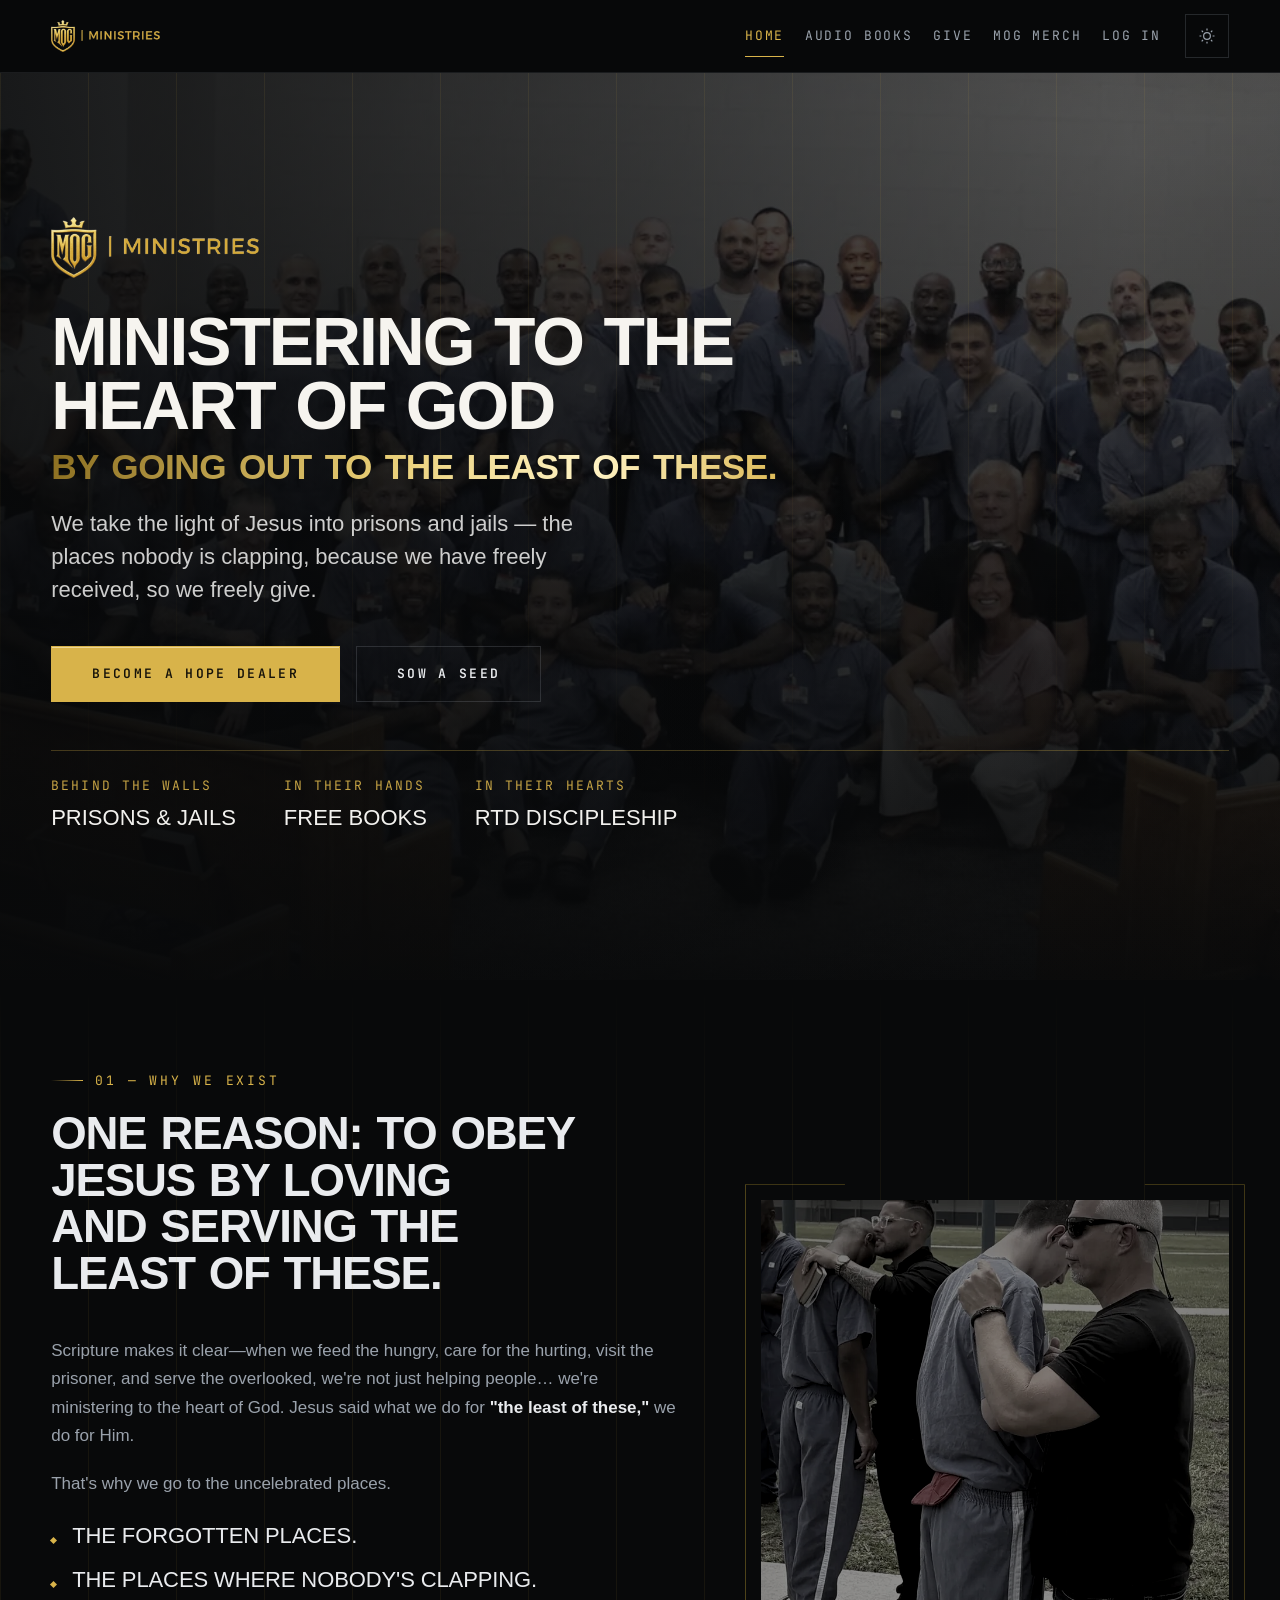
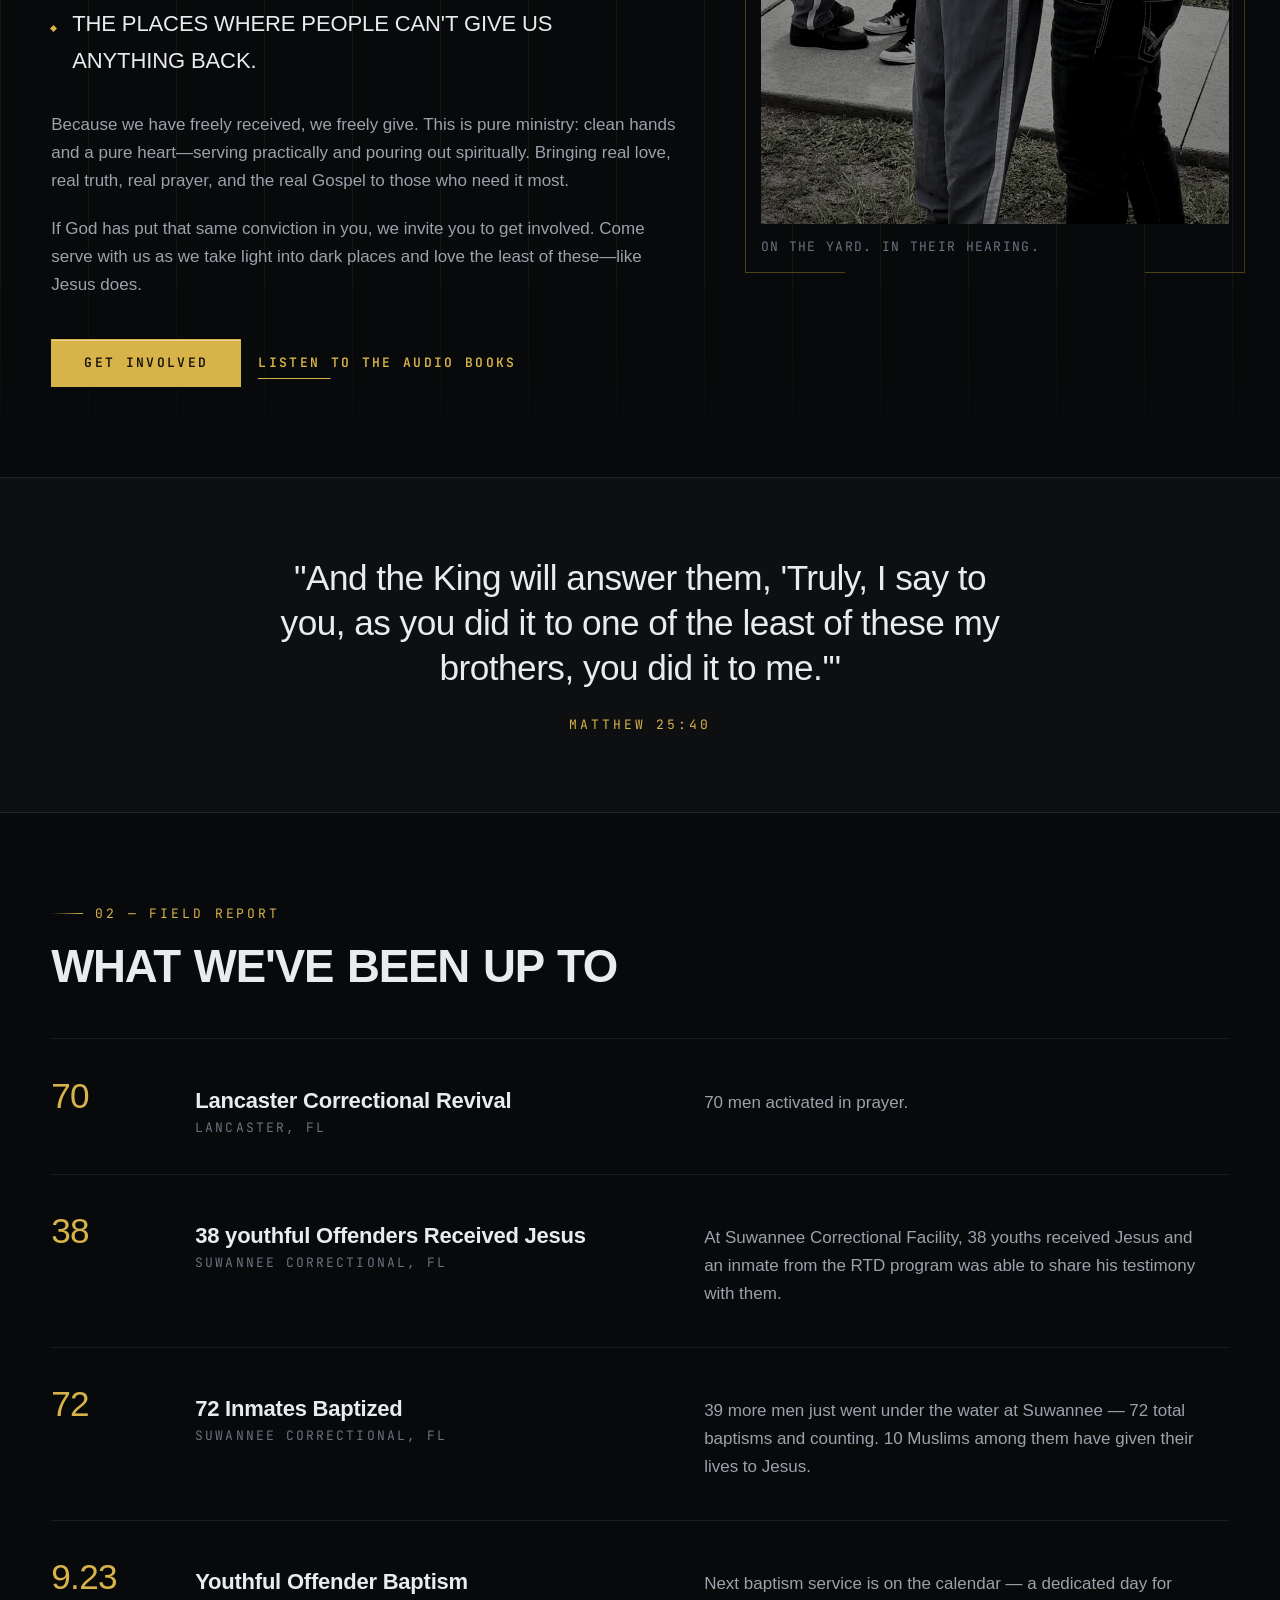
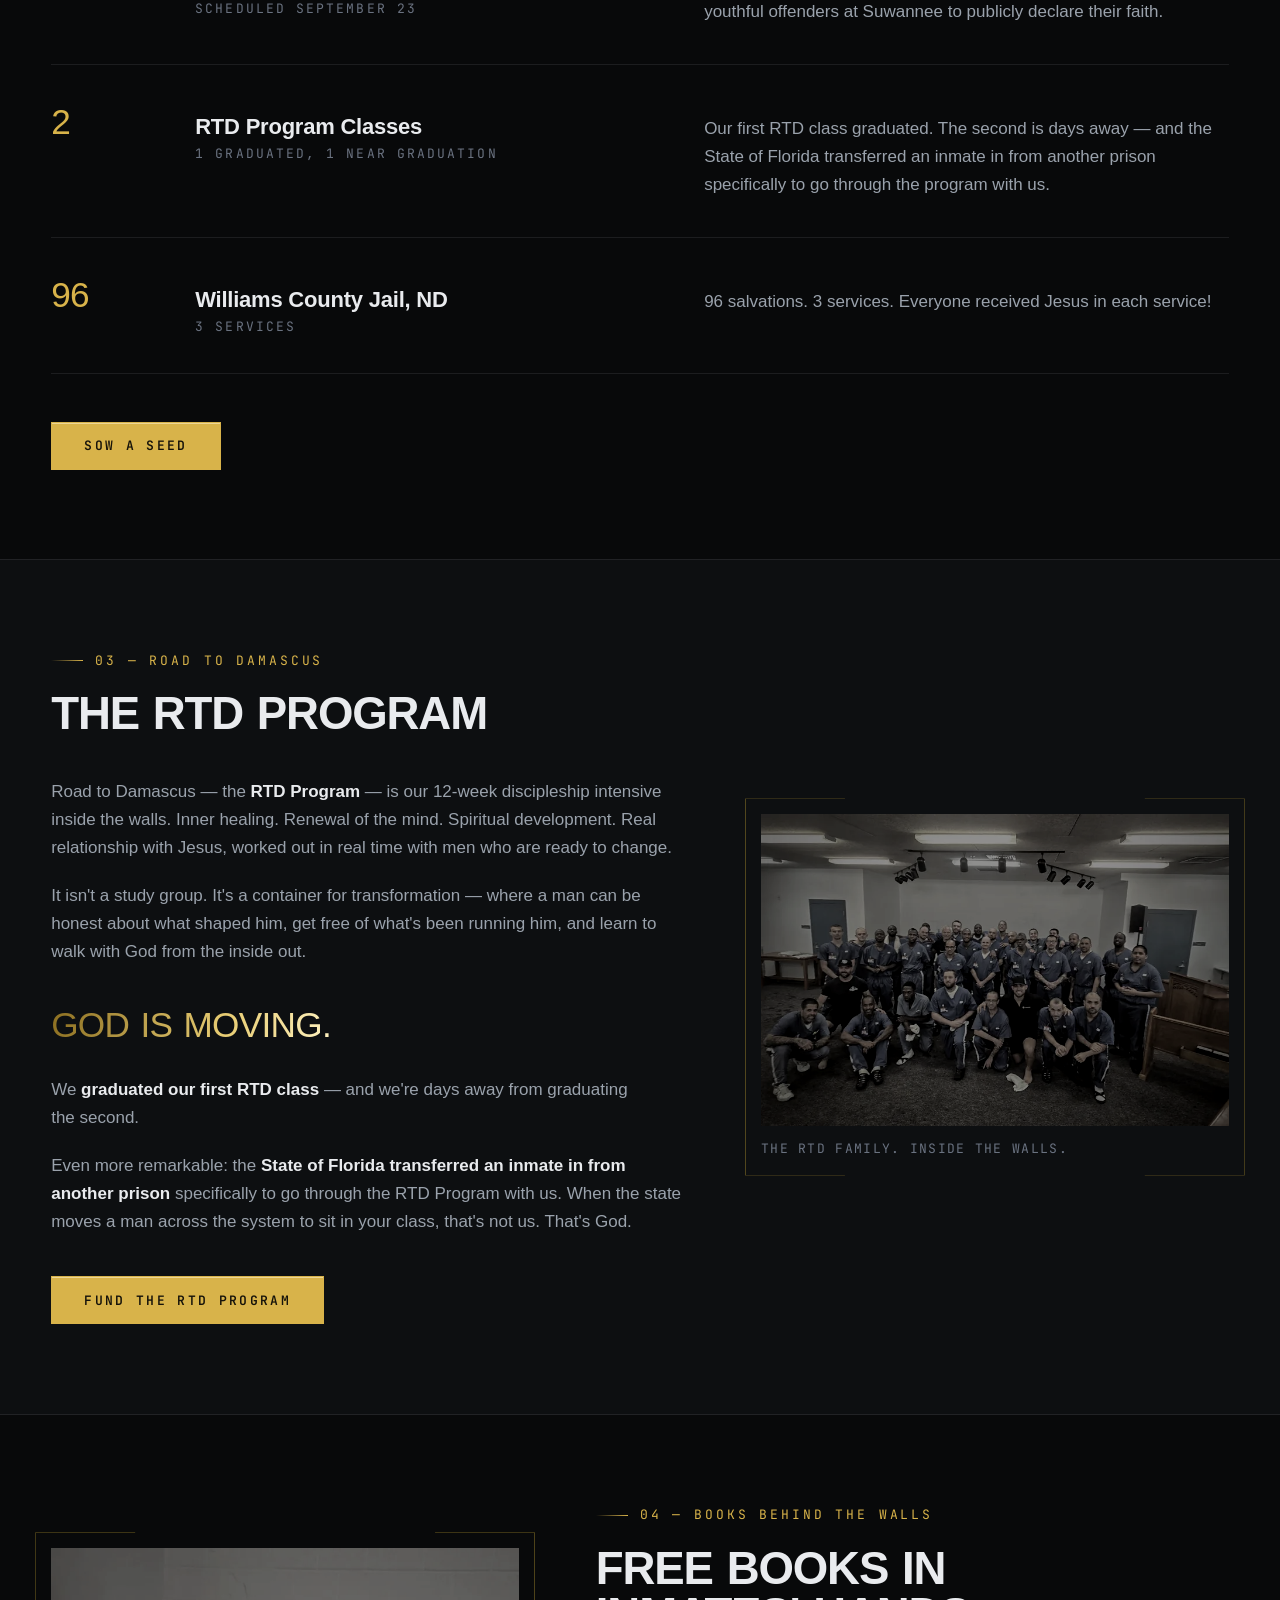
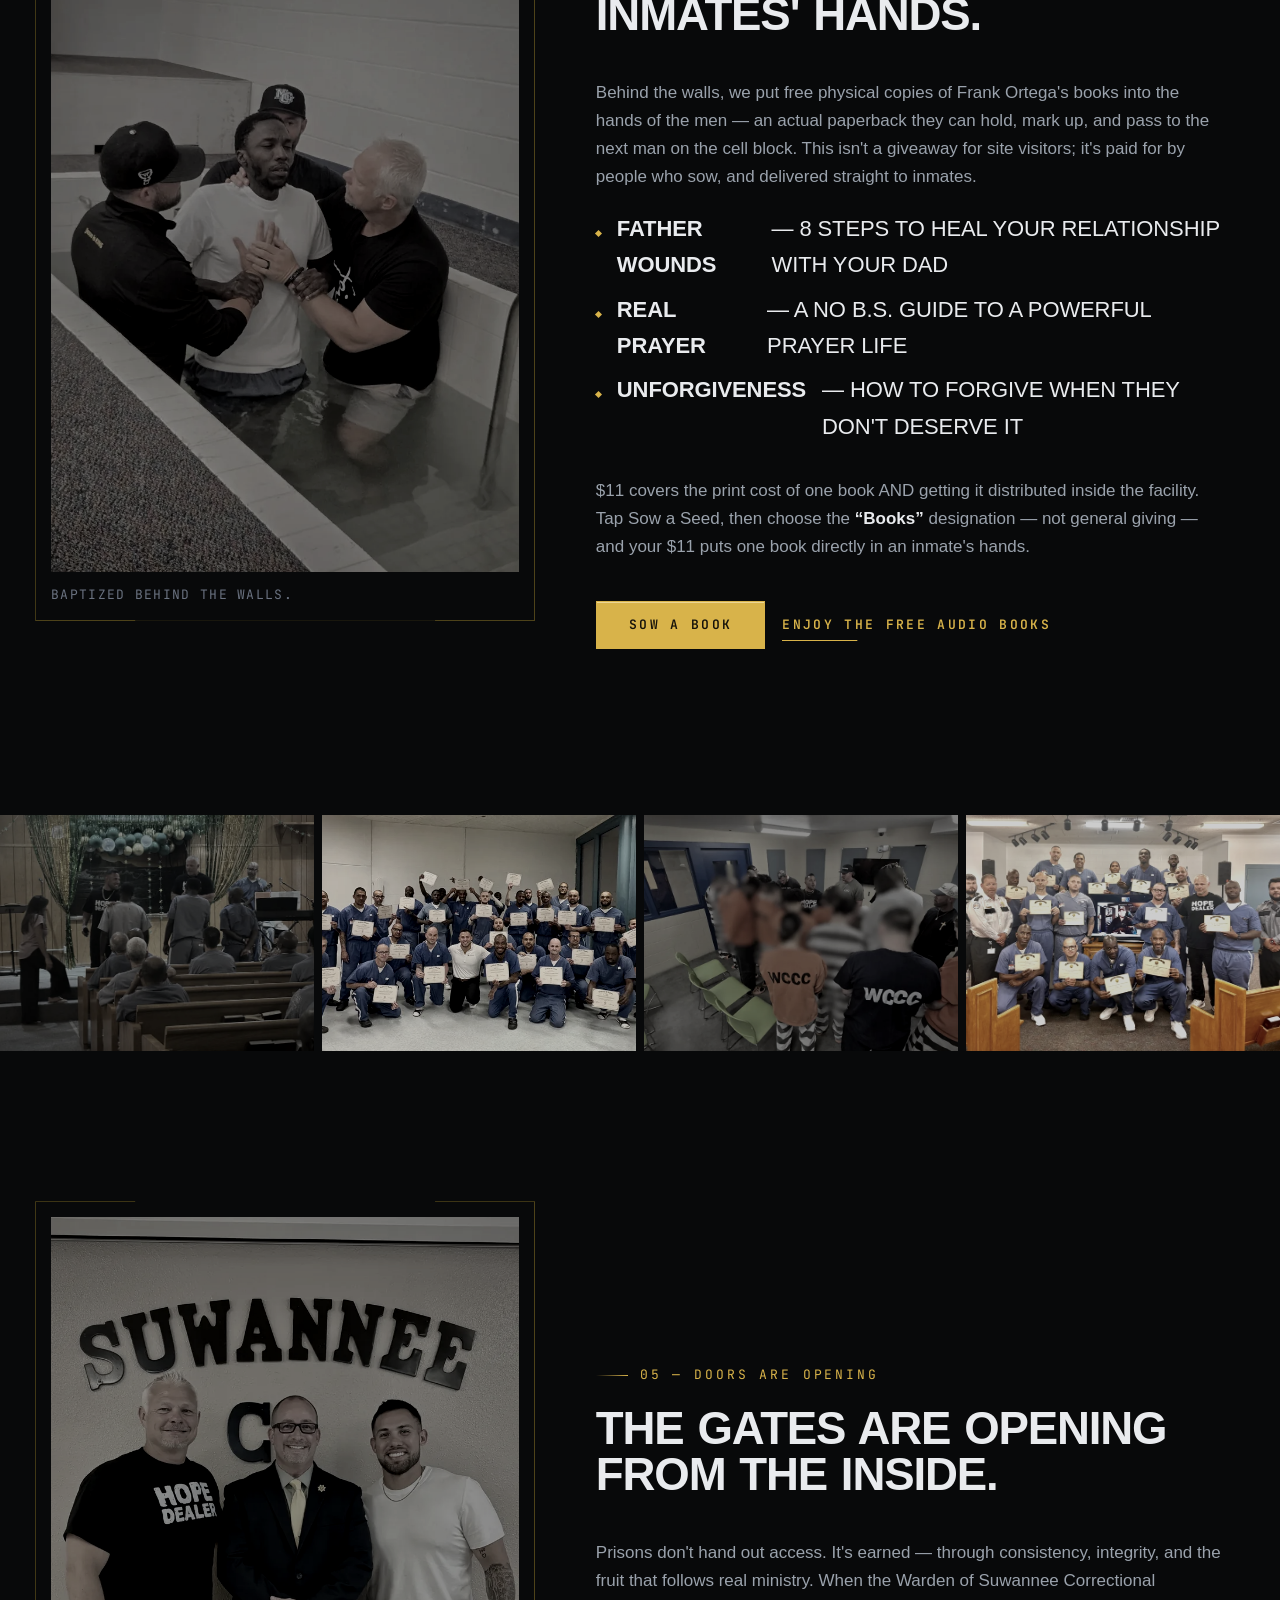
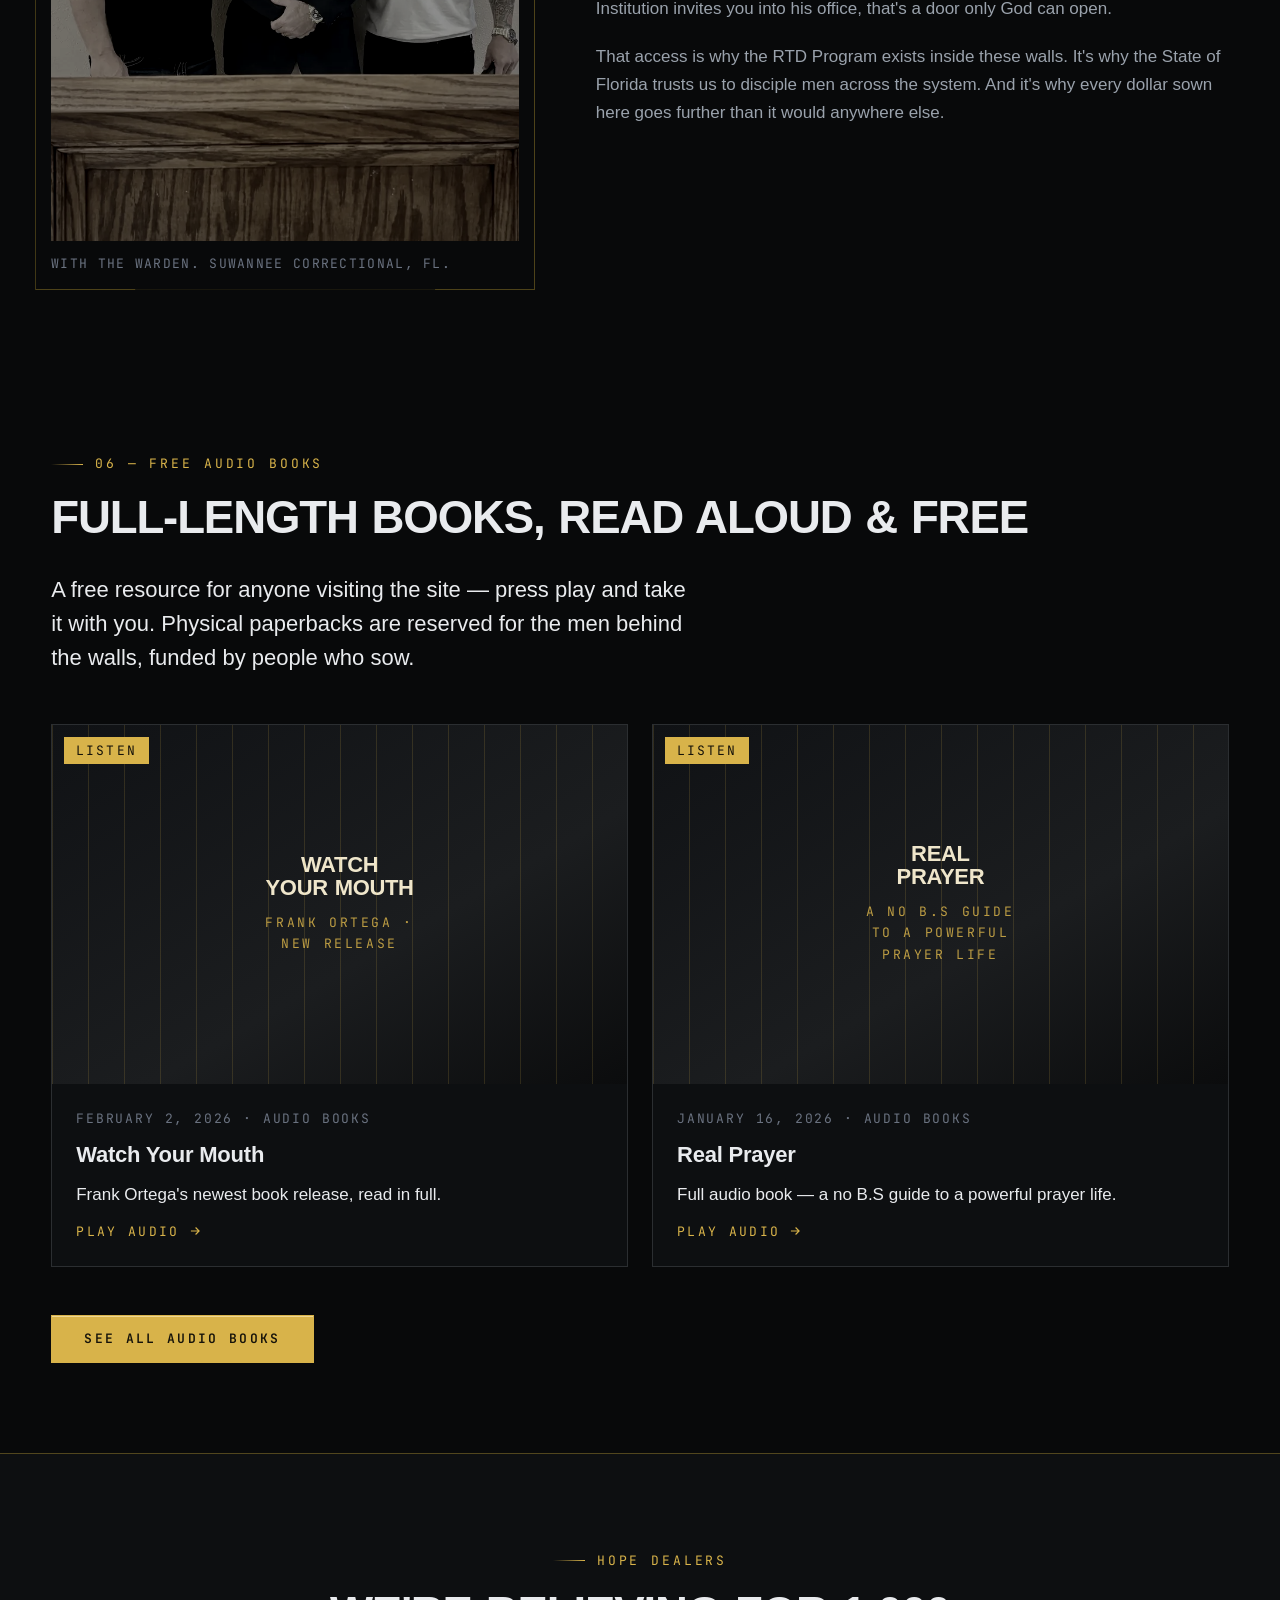
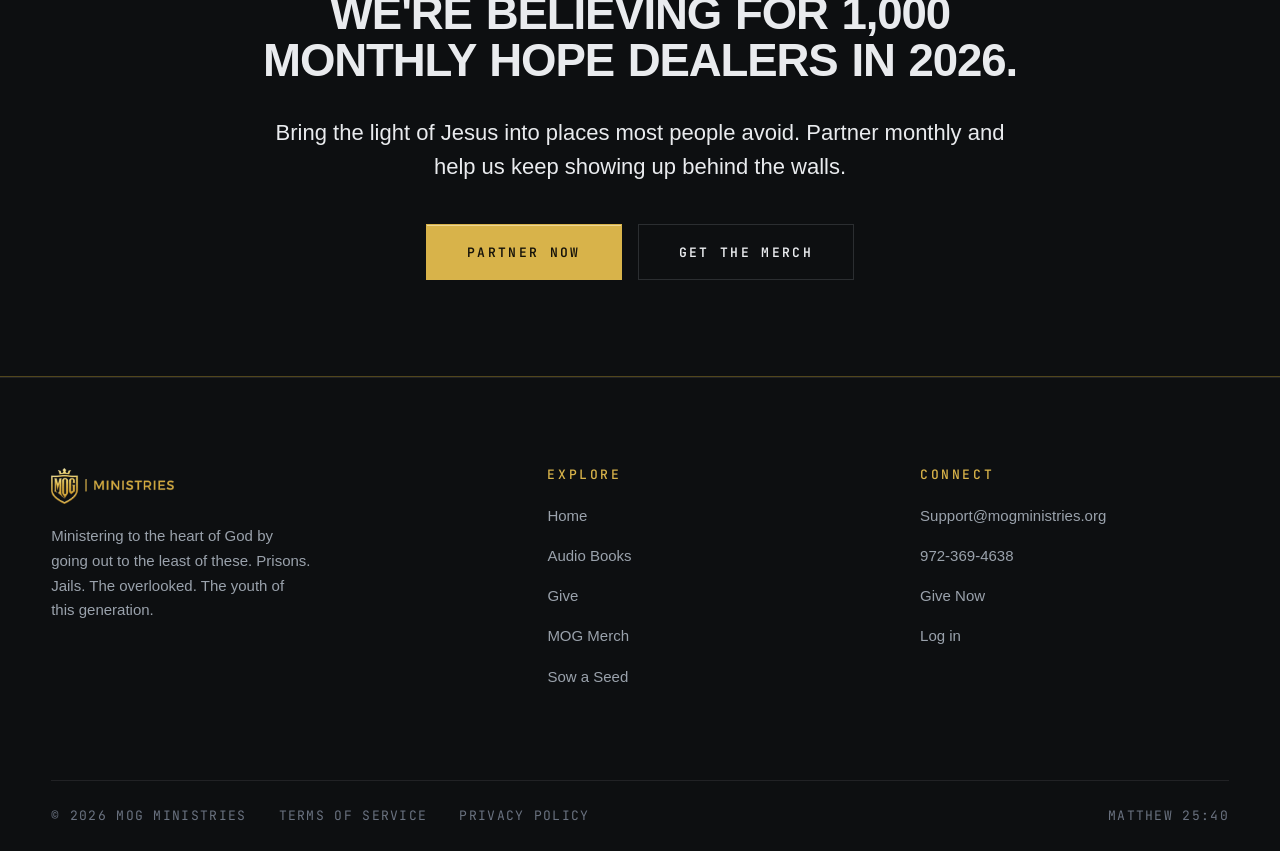
==== commit 8f6d609a: "Ledger update: 72 baptized at Suwannee, Sept 23 youthful offender baptism scheduled" ====
--- a/index.html
+++ b/index.html
@@ -206,9 +206,20 @@
               </p>
             </article>
             <article class="ledger__row reveal">
-              <p class="ledger__stat"><span data-count="33">33</span></p>
-              <h3 class="ledger__title">33 Inmates Baptized<span>Suwannee Correctional, FL</span></h3>
-              <p class="ledger__desc">10 Muslims converted. Suwannee Correctional, Florida.</p>
+              <p class="ledger__stat"><span data-count="72">72</span></p>
+              <h3 class="ledger__title">72 Inmates Baptized<span>Suwannee Correctional, FL</span></h3>
+              <p class="ledger__desc">
+                39 more men just went under the water at Suwannee &mdash; 72 total baptisms and
+                counting. 10 Muslims among them have given their lives to Jesus.
+              </p>
+            </article>
+            <article class="ledger__row reveal">
+              <p class="ledger__stat">9.23</p>
+              <h3 class="ledger__title">Youthful Offender Baptism<span>Scheduled September 23</span></h3>
+              <p class="ledger__desc">
+                Next baptism service is on the calendar &mdash; a dedicated day for youthful offenders
+                at Suwannee to publicly declare their faith.
+              </p>
             </article>
             <article class="ledger__row reveal">
               <p class="ledger__stat"><span data-count="2">2</span></p>
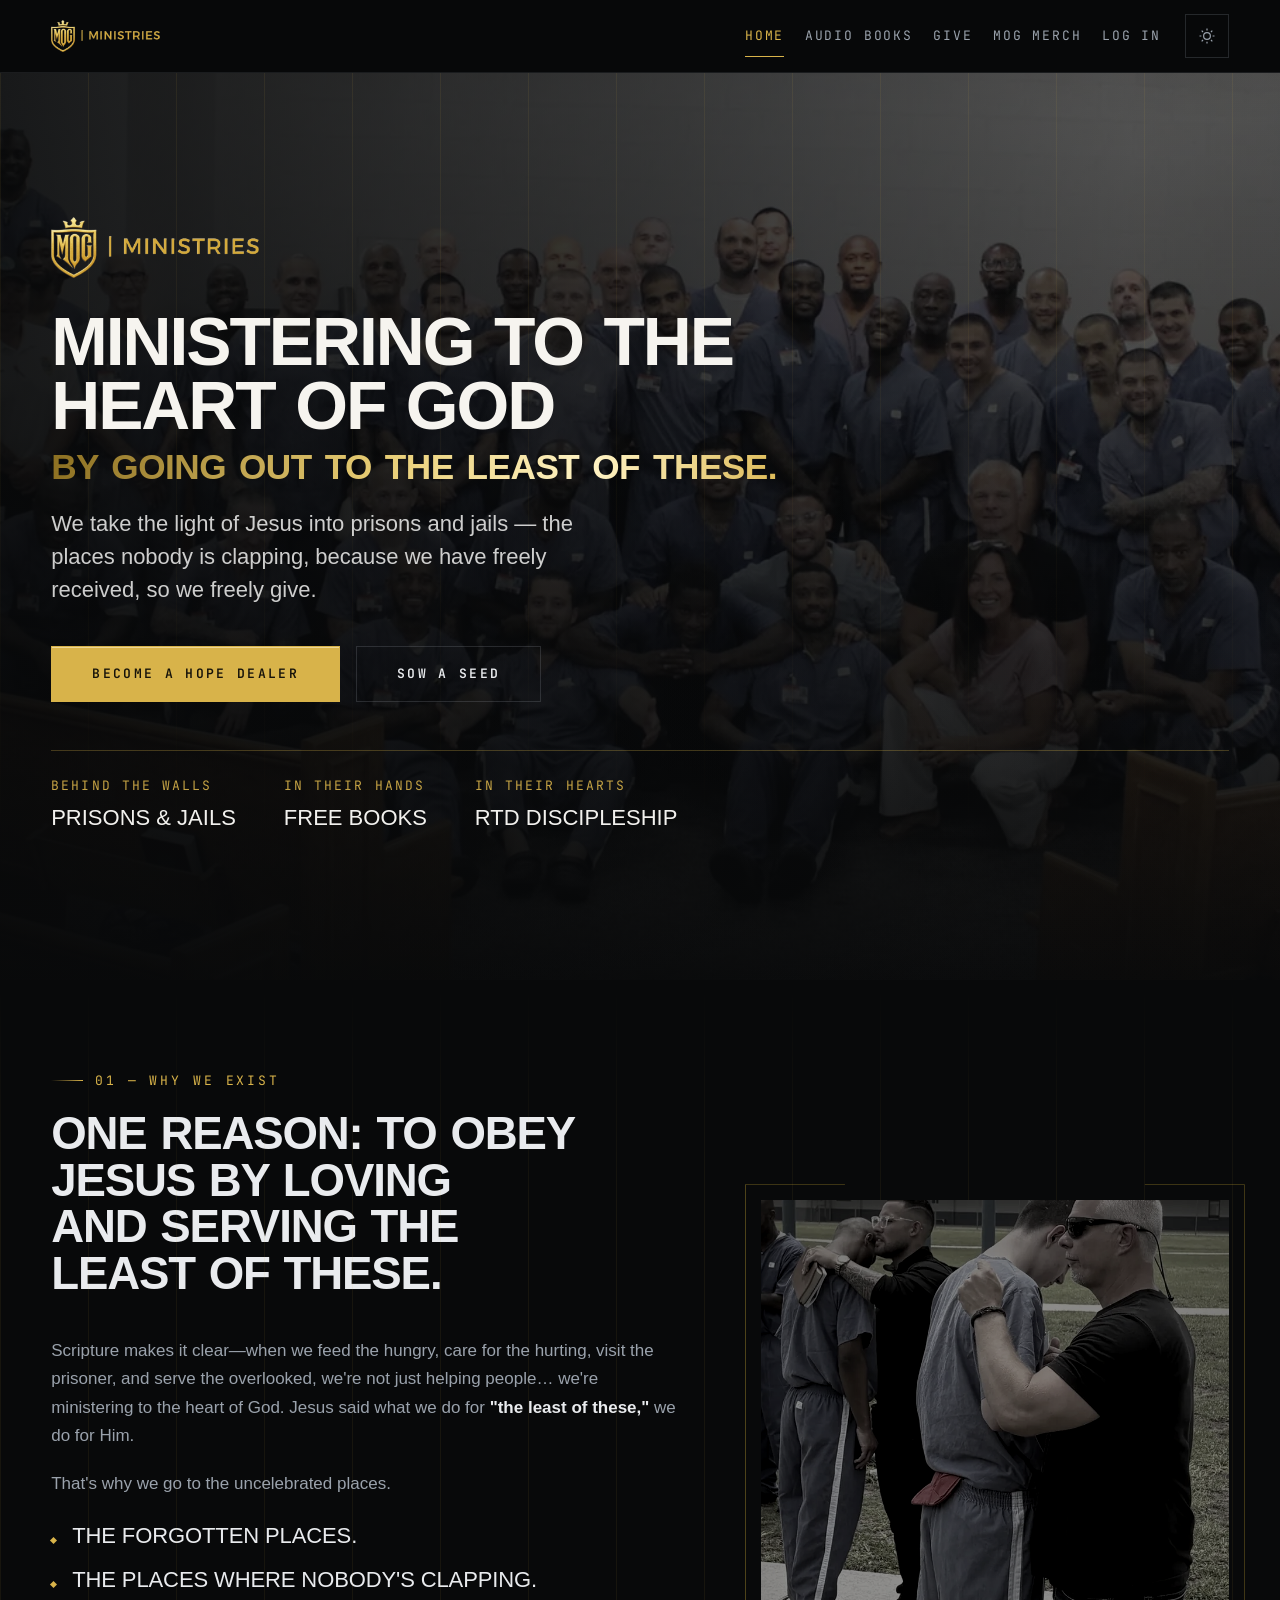
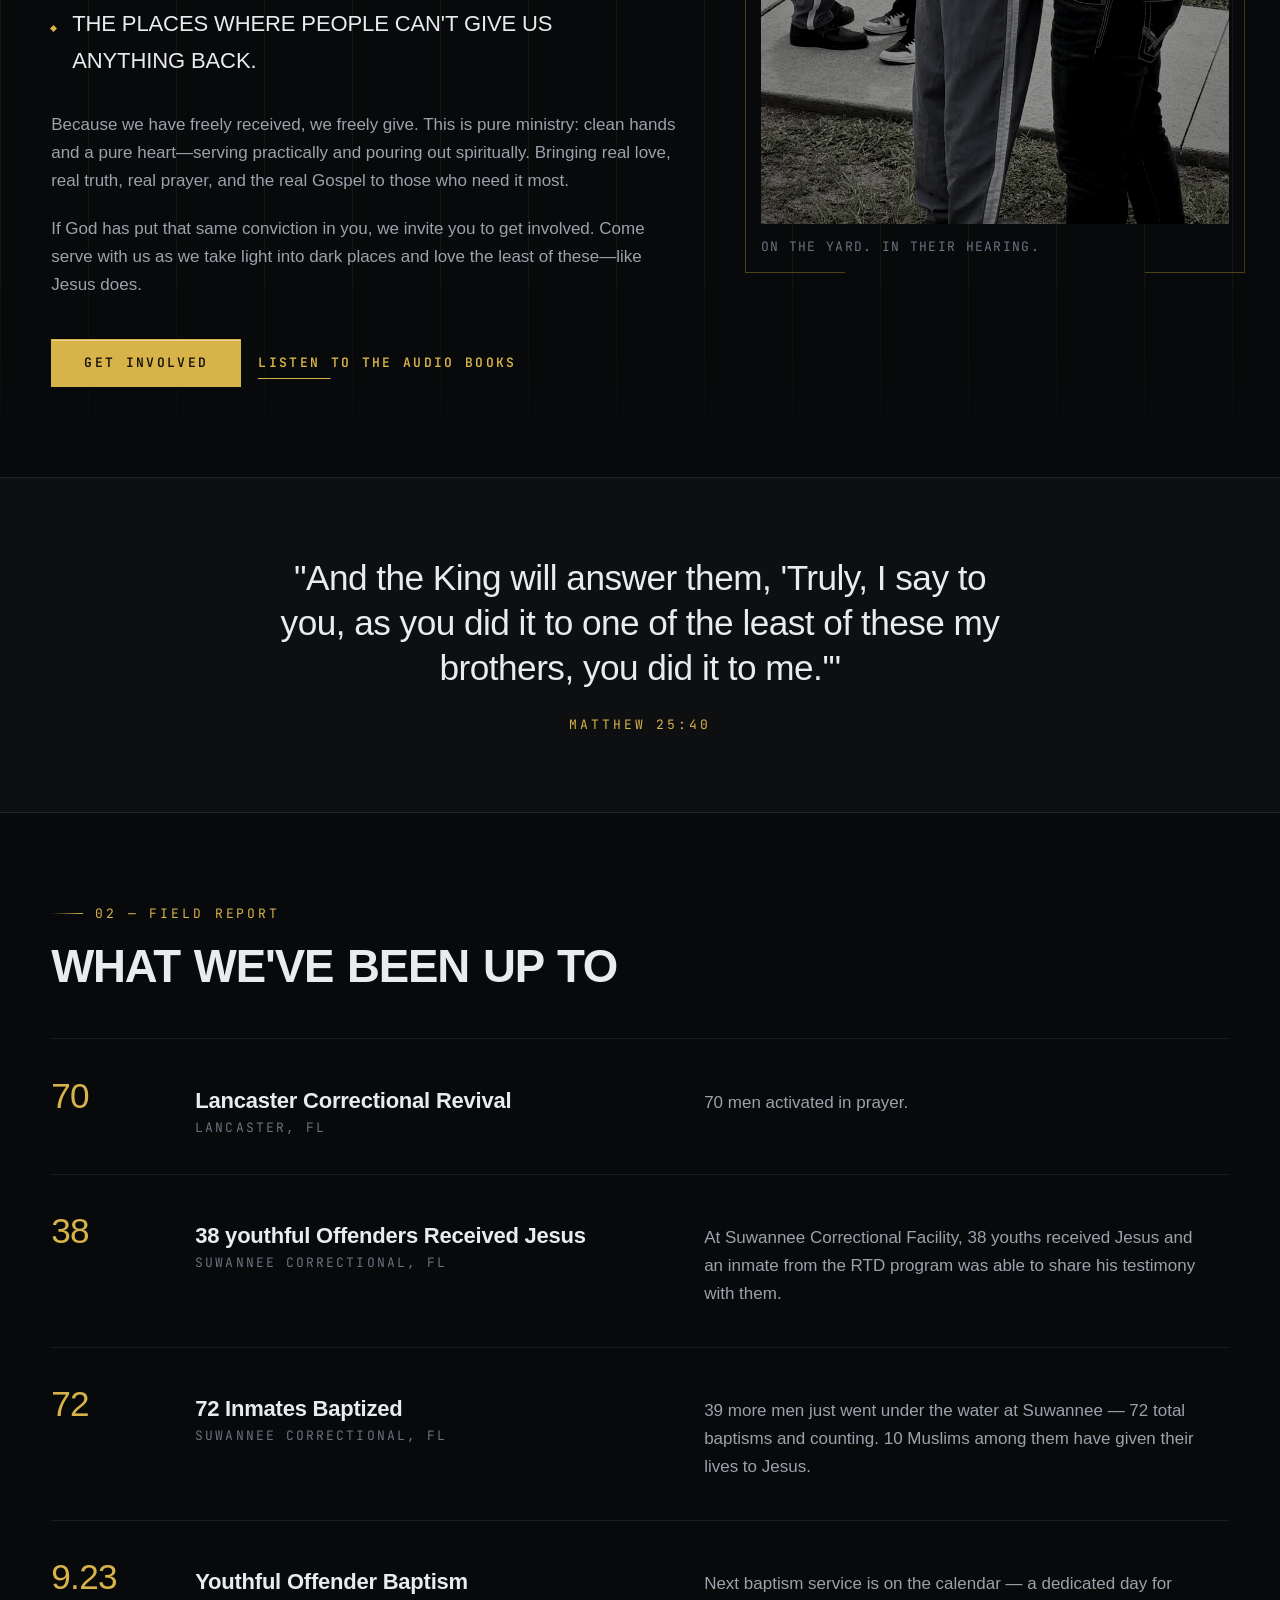
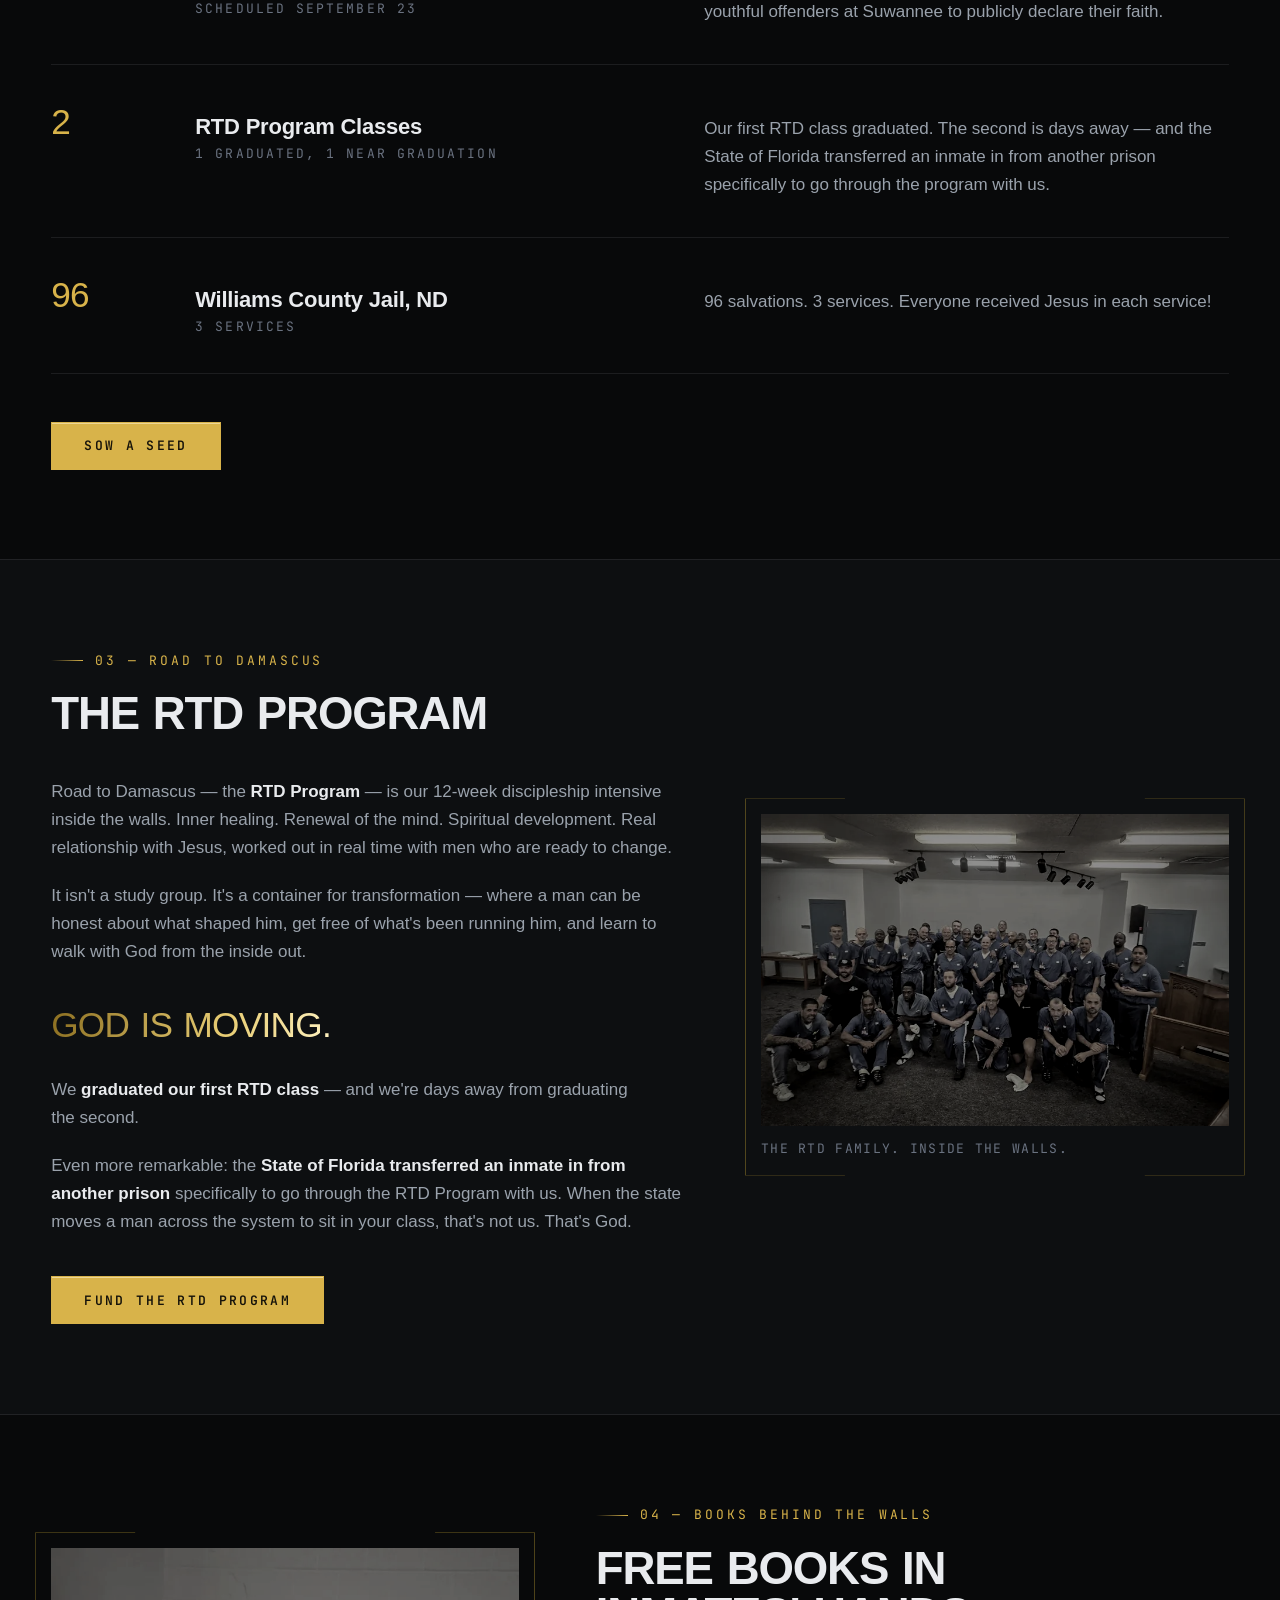
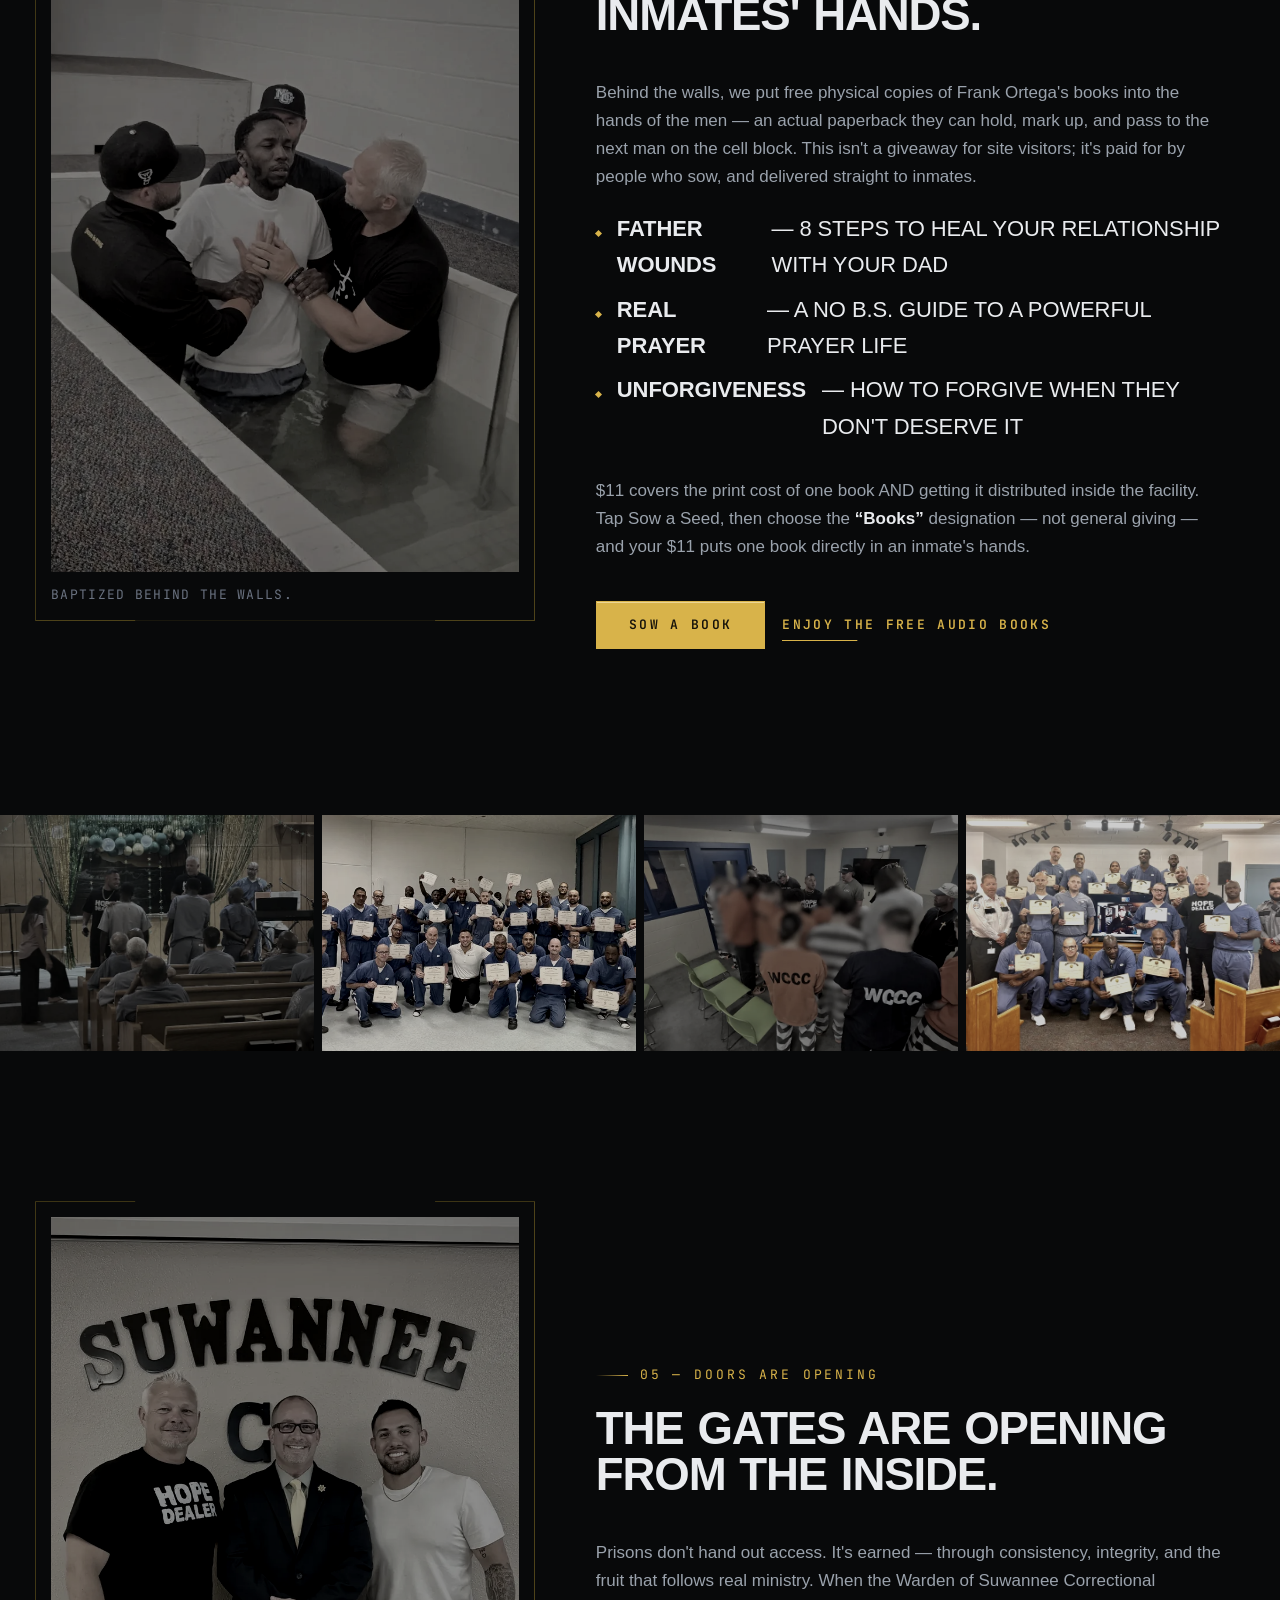
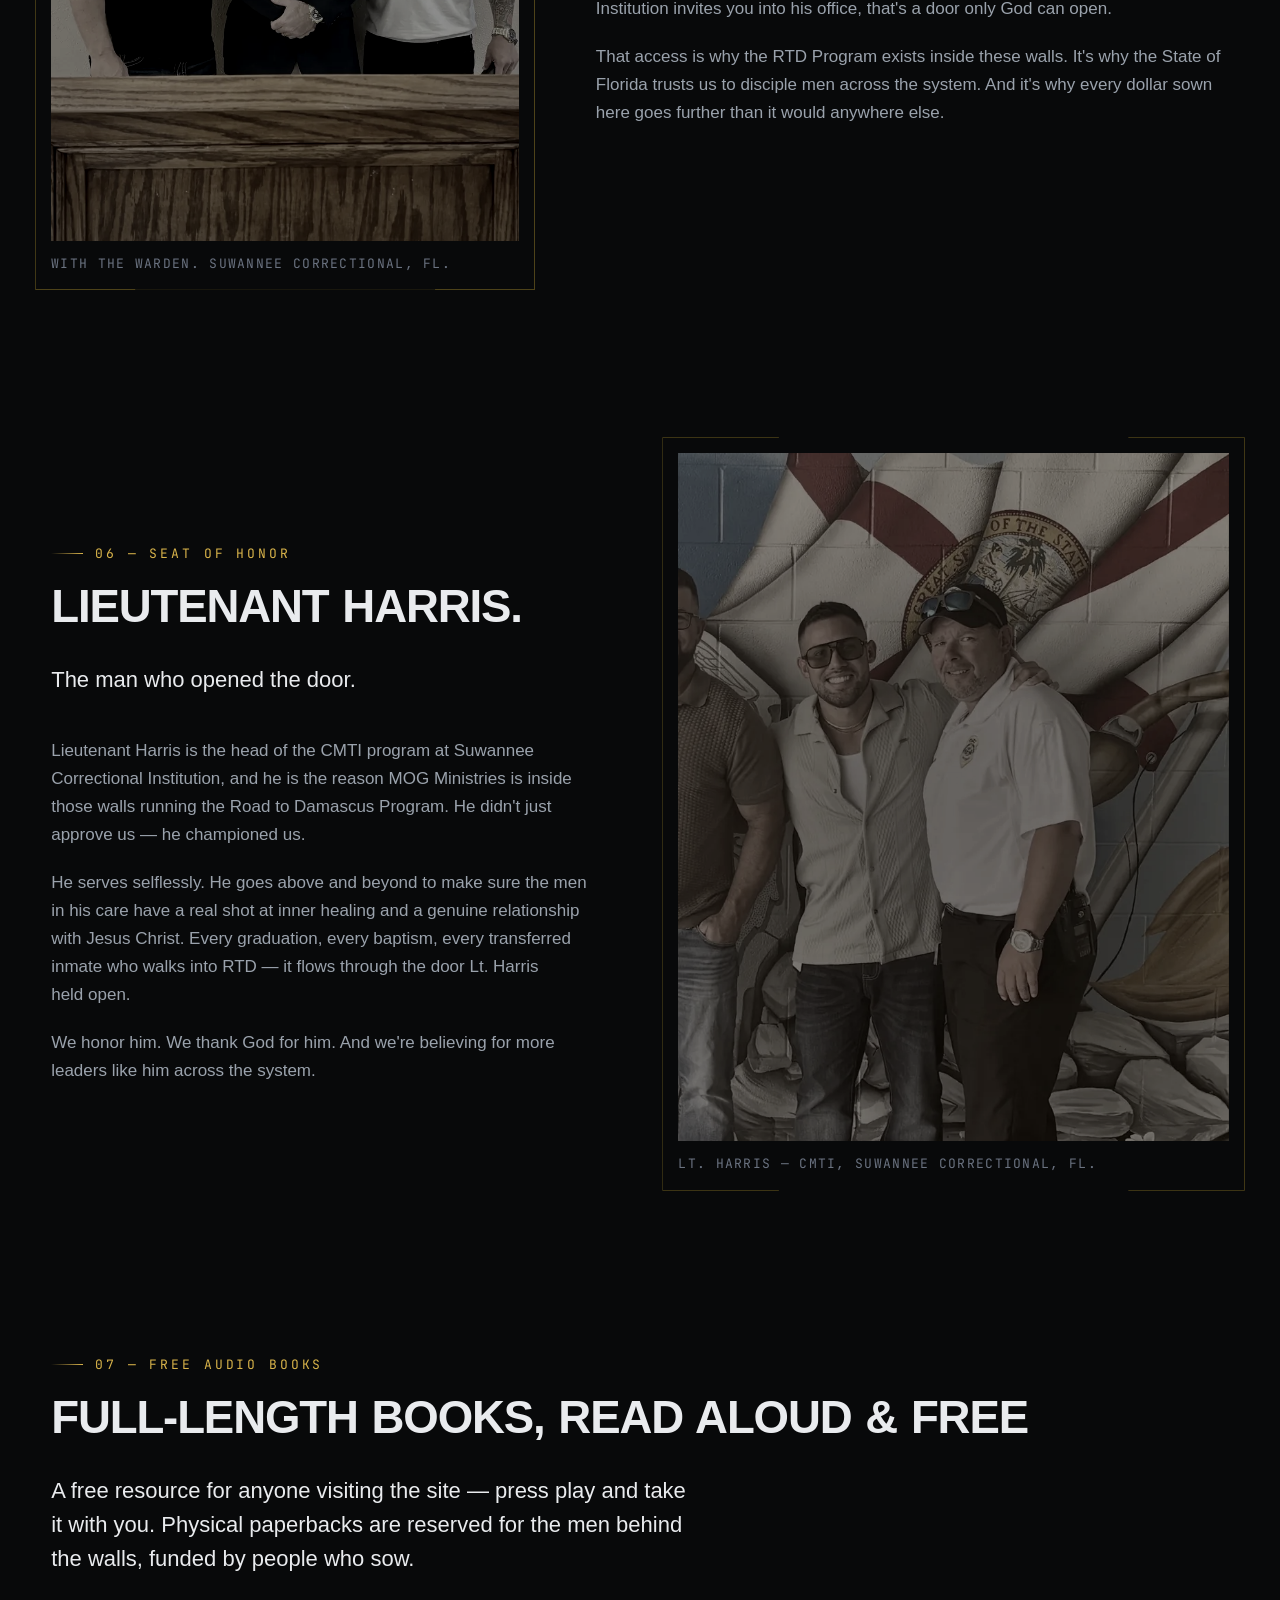
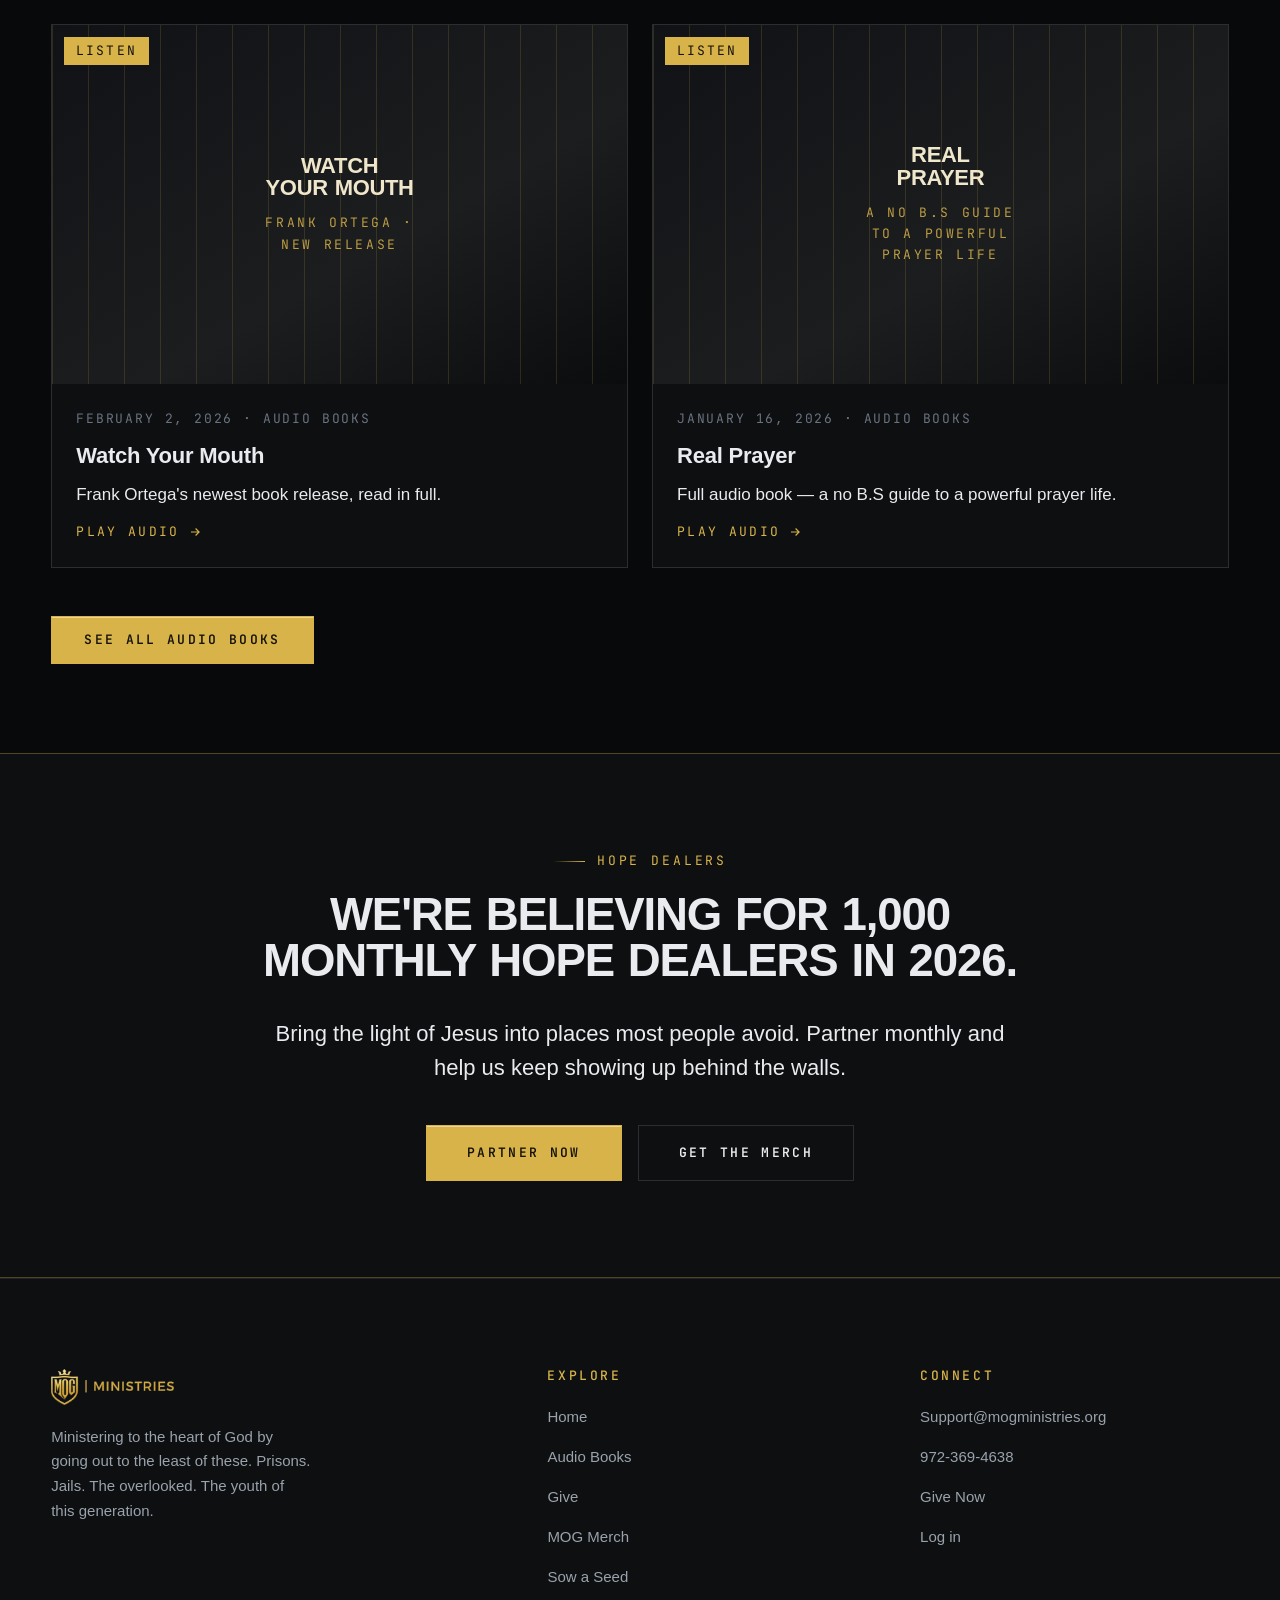
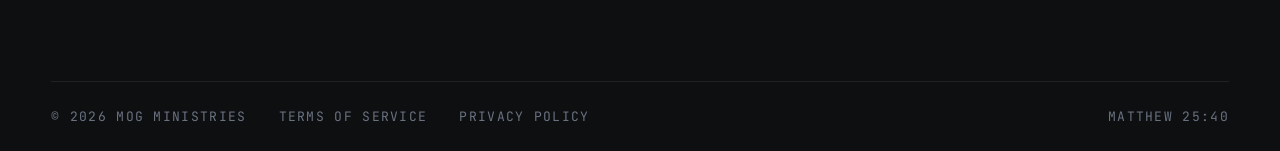
==== commit eca17605: "Add Seat of Honor section for Lt. Harris, CMTI head at Suwannee - Process lt-harris photo with warm-" ====
--- a/index.html
+++ b/index.html
@@ -435,10 +435,56 @@
         </div>
       </section>
 
+      <!-- ============================ SEAT OF HONOR — LT. HARRIS ============================ -->
+      <section class="section" aria-labelledby="harris-title">
+        <div class="shell">
+          <div class="split">
+            <div>
+              <p class="eyebrow">06 — Seat of honor</p>
+              <h2 class="h-section reveal" id="harris-title">Lieutenant Harris.</h2>
+              <p class="lede muted mt-8 reveal">
+                The man who opened the door.
+              </p>
+              <div class="prose mt-10 reveal">
+                <p>
+                  Lieutenant Harris is the head of the CMTI program at Suwannee Correctional
+                  Institution, and he is the reason MOG Ministries is inside those walls running the
+                  Road to Damascus Program. He didn't just approve us &mdash; he championed us.
+                </p>
+                <p>
+                  He serves selflessly. He goes above and beyond to make sure the men in his care
+                  have a real shot at inner healing and a genuine relationship with Jesus Christ.
+                  Every graduation, every baptism, every transferred inmate who walks into RTD &mdash;
+                  it flows through the door Lt. Harris held open.
+                </p>
+                <p>
+                  We honor him. We thank God for him. And we're believing for more leaders like him
+                  across the system.
+                </p>
+              </div>
+            </div>
+            <figure class="split__media reveal">
+              <img
+                src="./assets/img/lt-harris-800.webp"
+                srcset="./assets/img/lt-harris-800.webp 800w, ./assets/img/lt-harris-1600.webp 1600w"
+                sizes="(max-width: 900px) 100vw, 42vw"
+                alt="Frank Ortega with Lieutenant Harris, head of the CMTI program at Suwannee Correctional Institution"
+                width="800"
+                height="1000"
+                loading="lazy"
+                decoding="async"
+              />
+              <span class="bracket-frame" aria-hidden="true"></span>
+              <figcaption>Lt. Harris — CMTI, Suwannee Correctional, FL.</figcaption>
+            </figure>
+          </div>
+        </div>
+      </section>
+
       <!-- ============================ AUDIO BOOKS ============================ -->
       <section class="section" aria-labelledby="latest-title">
         <div class="shell">
-          <p class="eyebrow">06 — Free audio books</p>
+          <p class="eyebrow">07 — Free audio books</p>
           <h2 class="h-section reveal" id="latest-title">Full-length books, read aloud &amp; free</h2>
           <p class="lede muted max-52 mt-8 reveal">
             A free resource for anyone visiting the site &mdash; press play and take it with you.
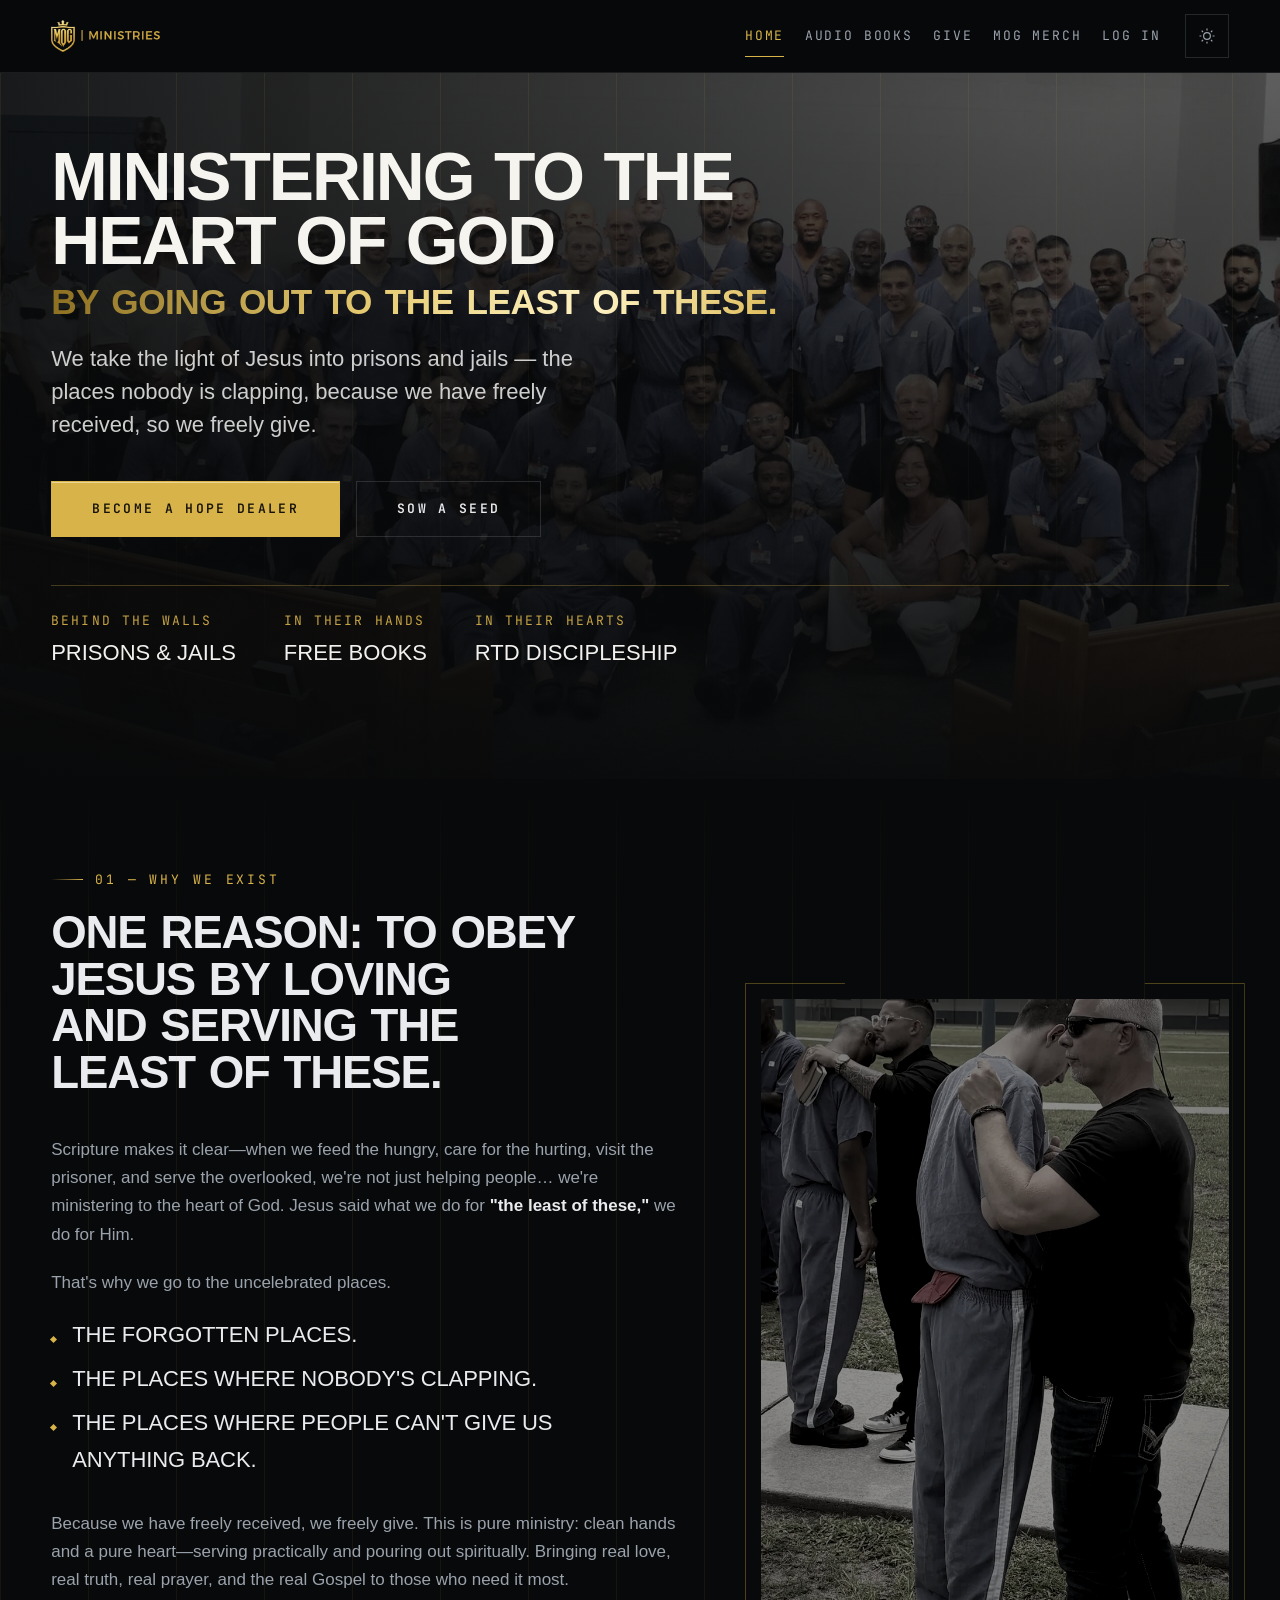
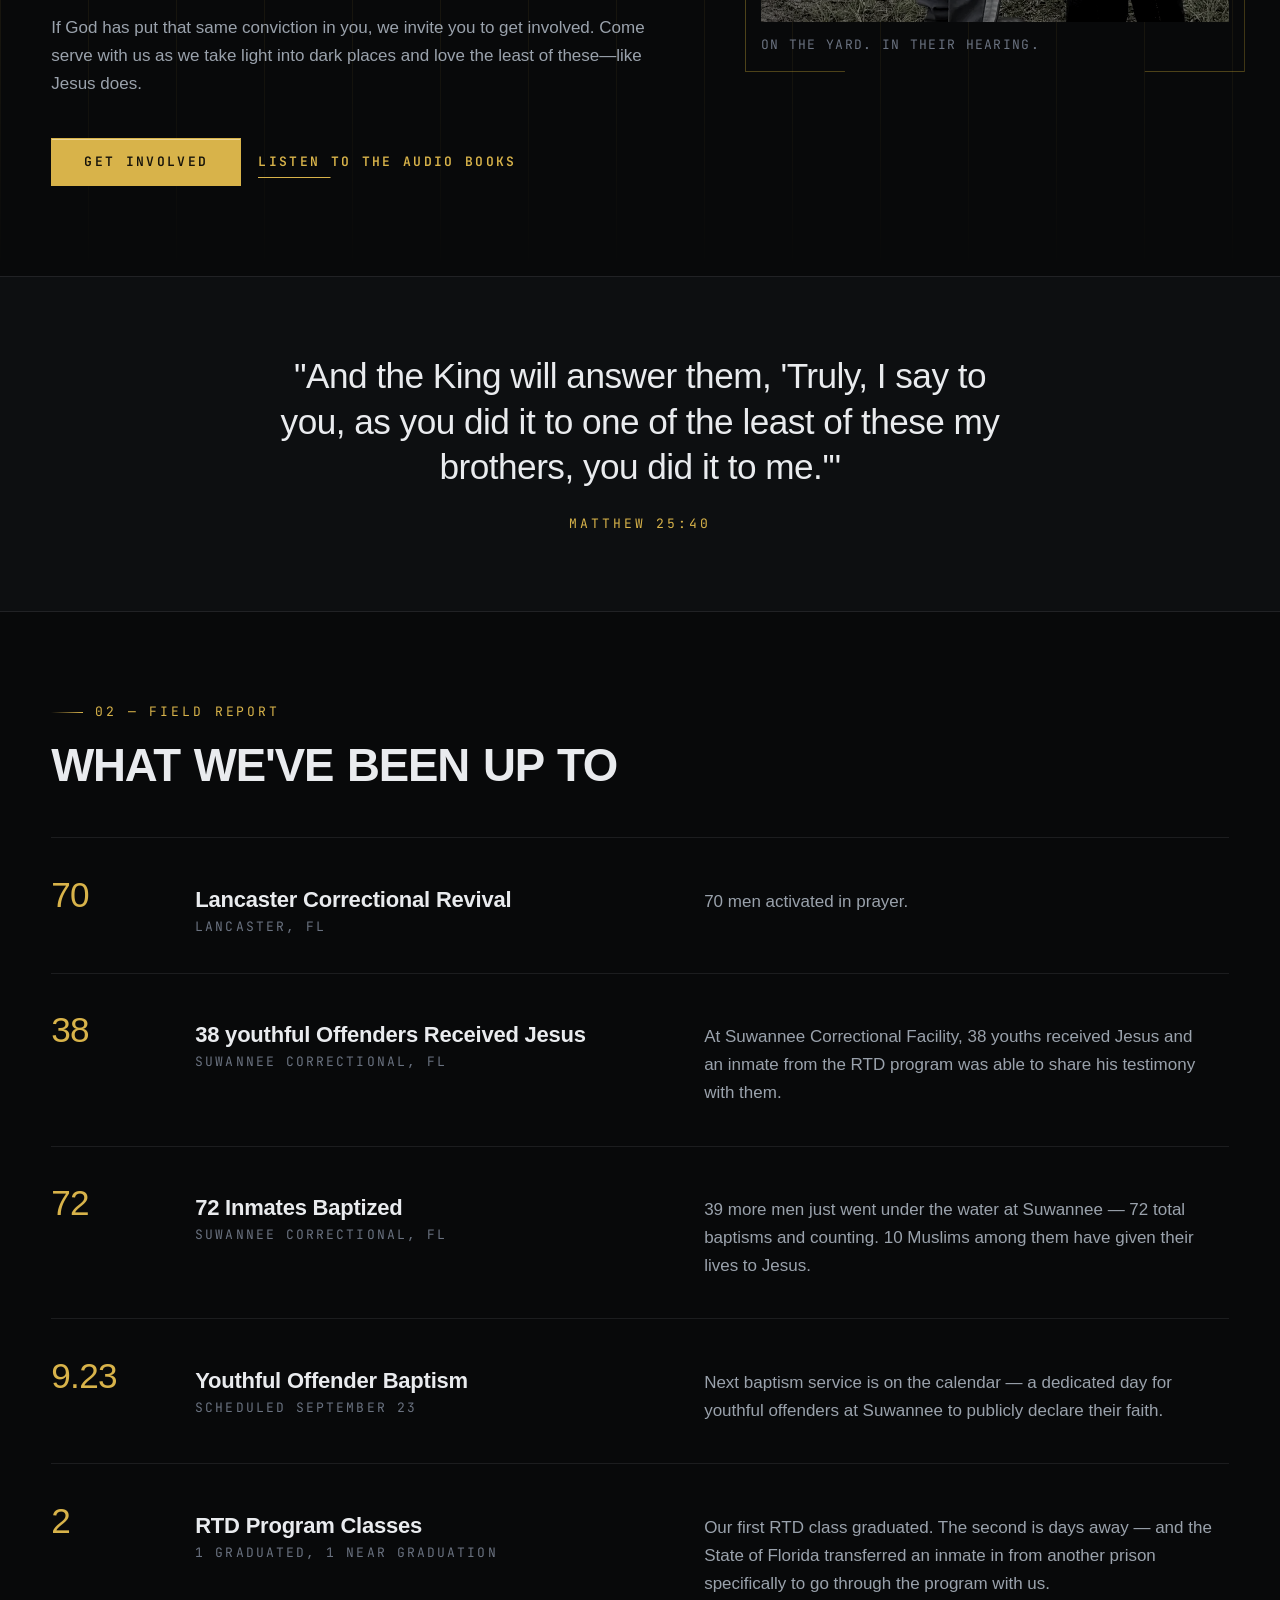
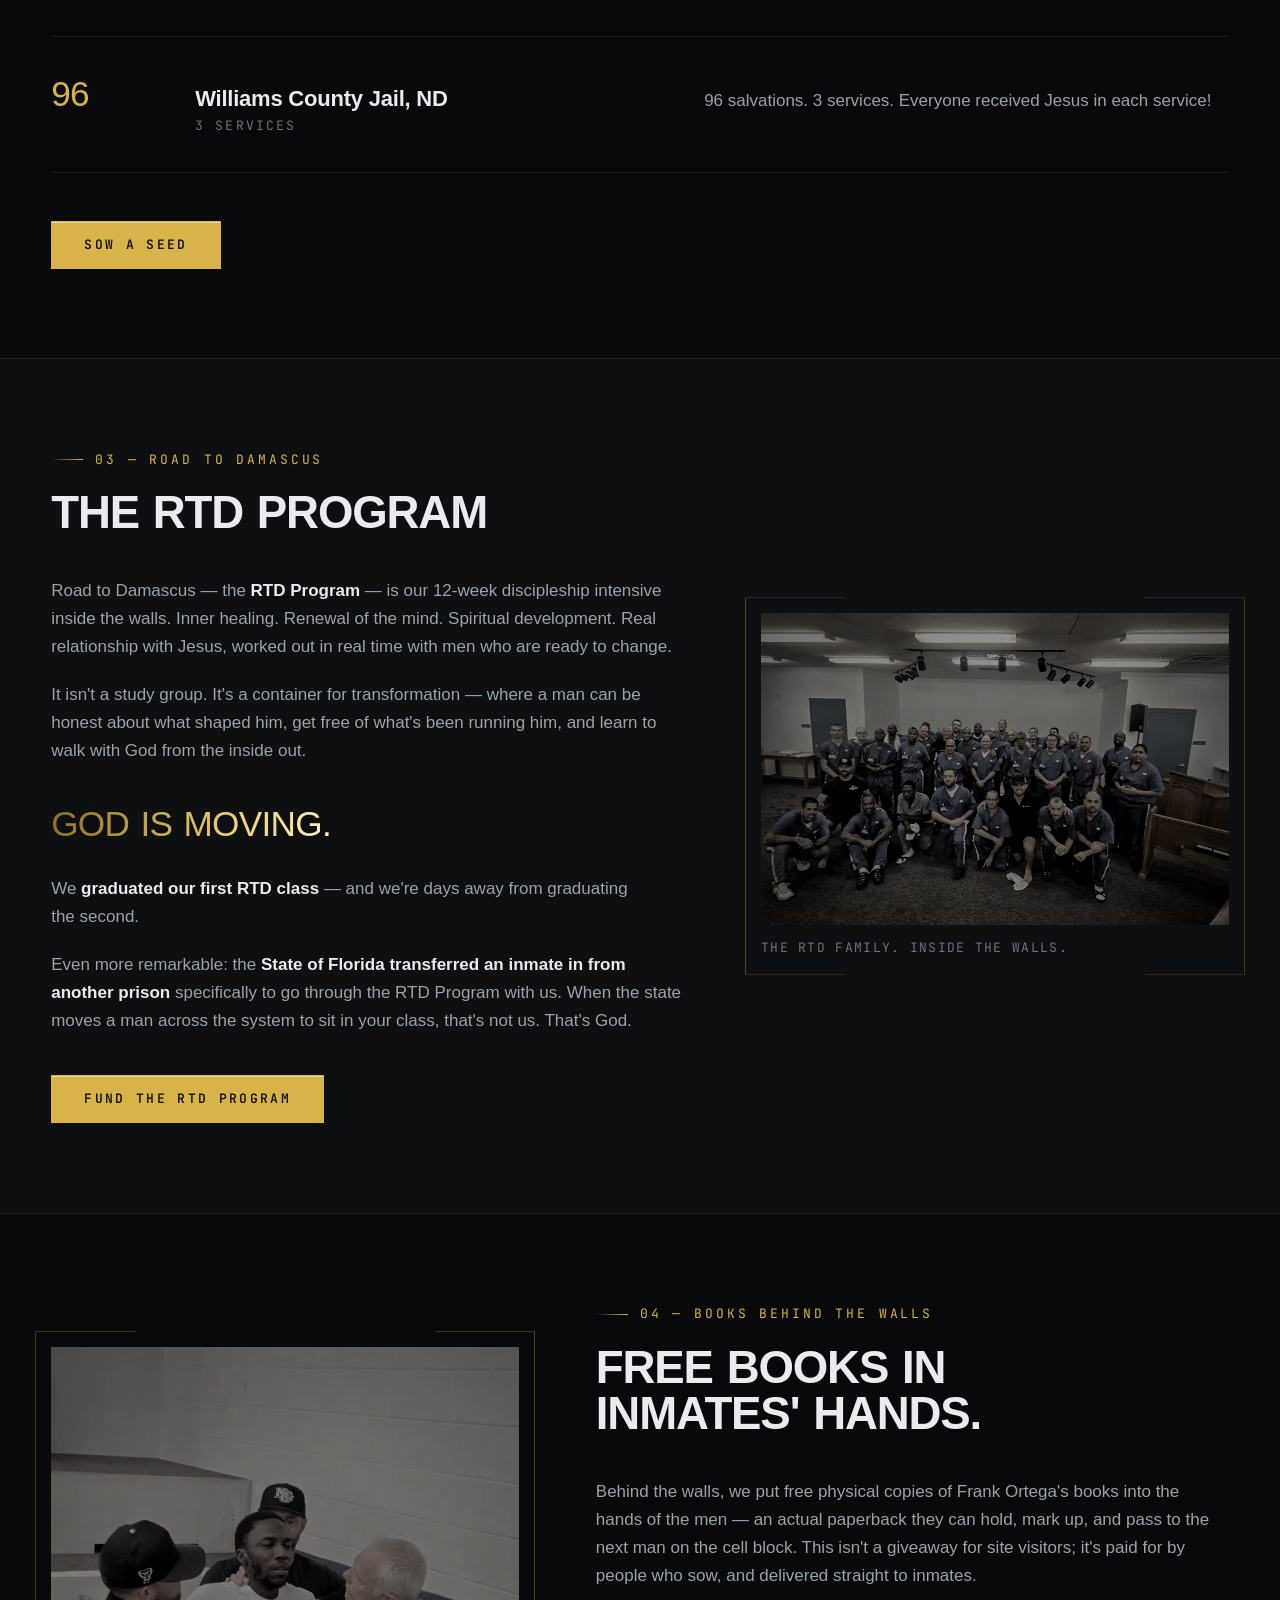
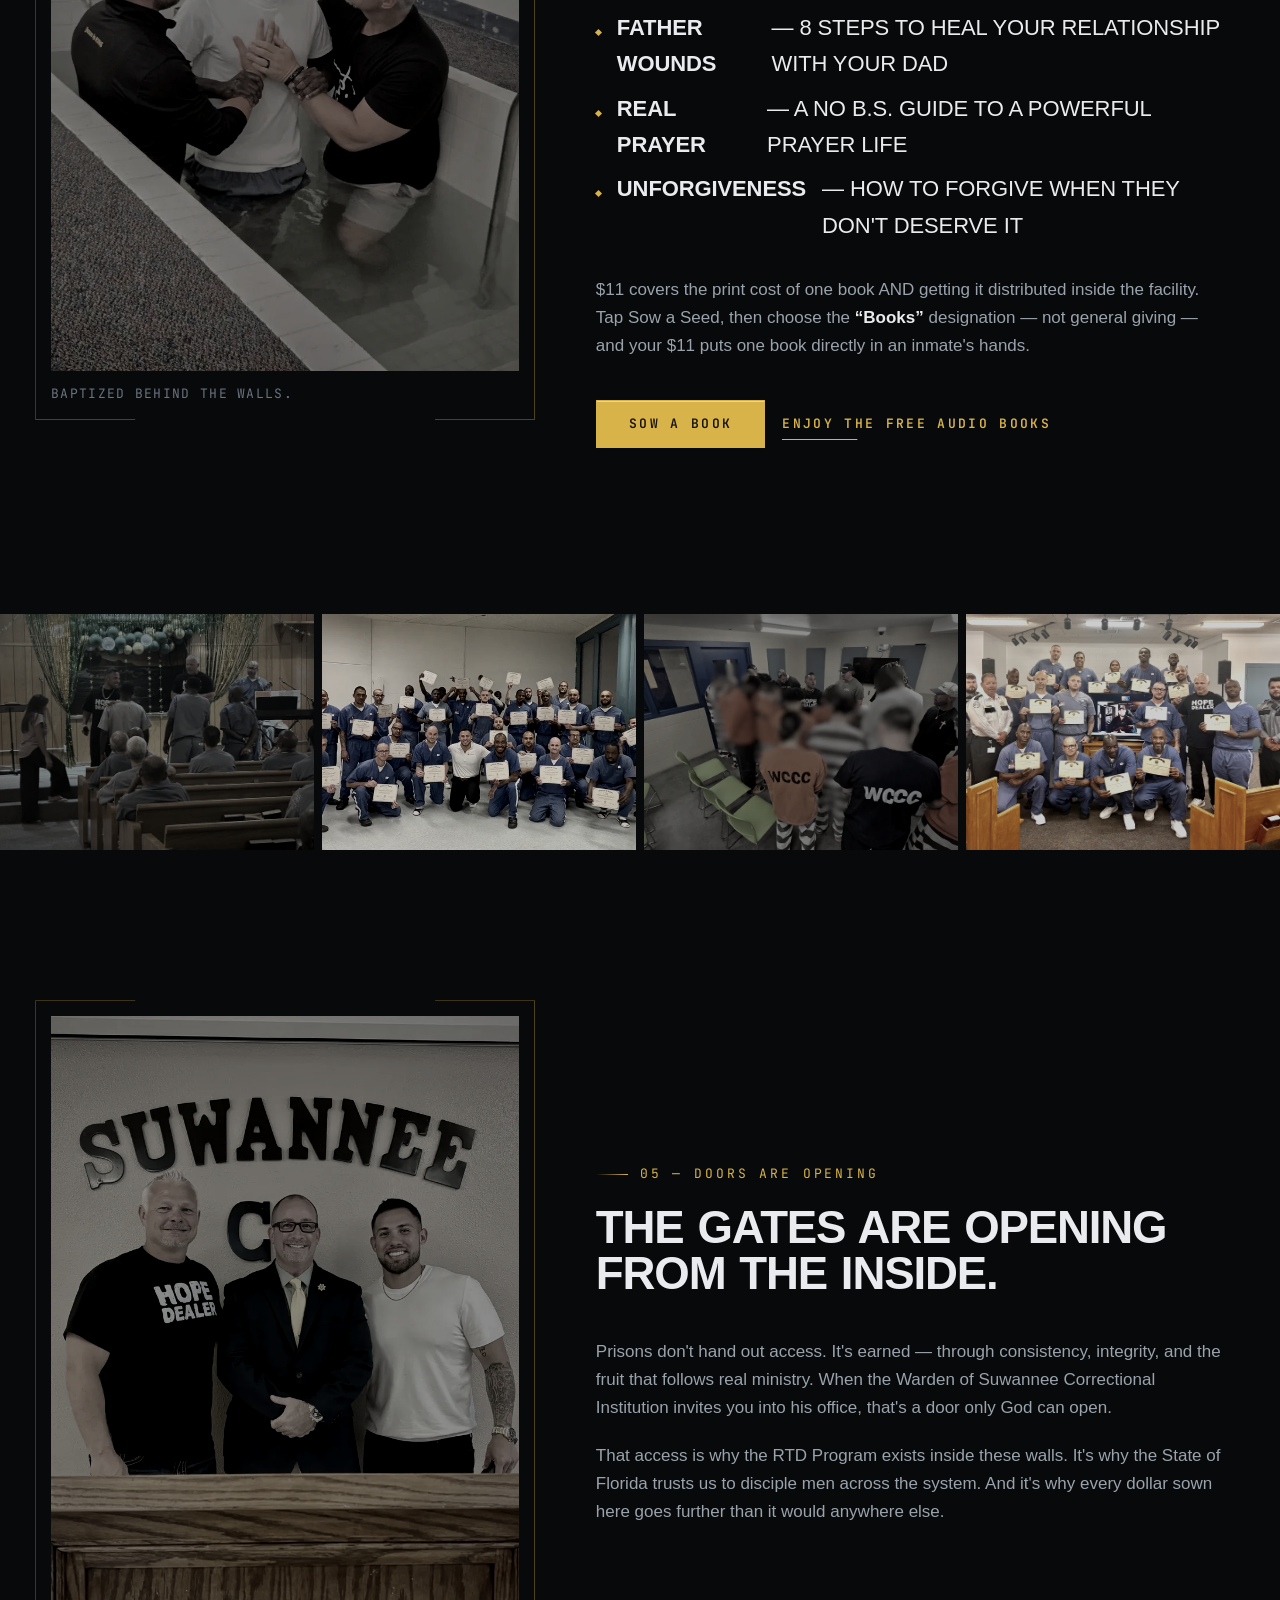
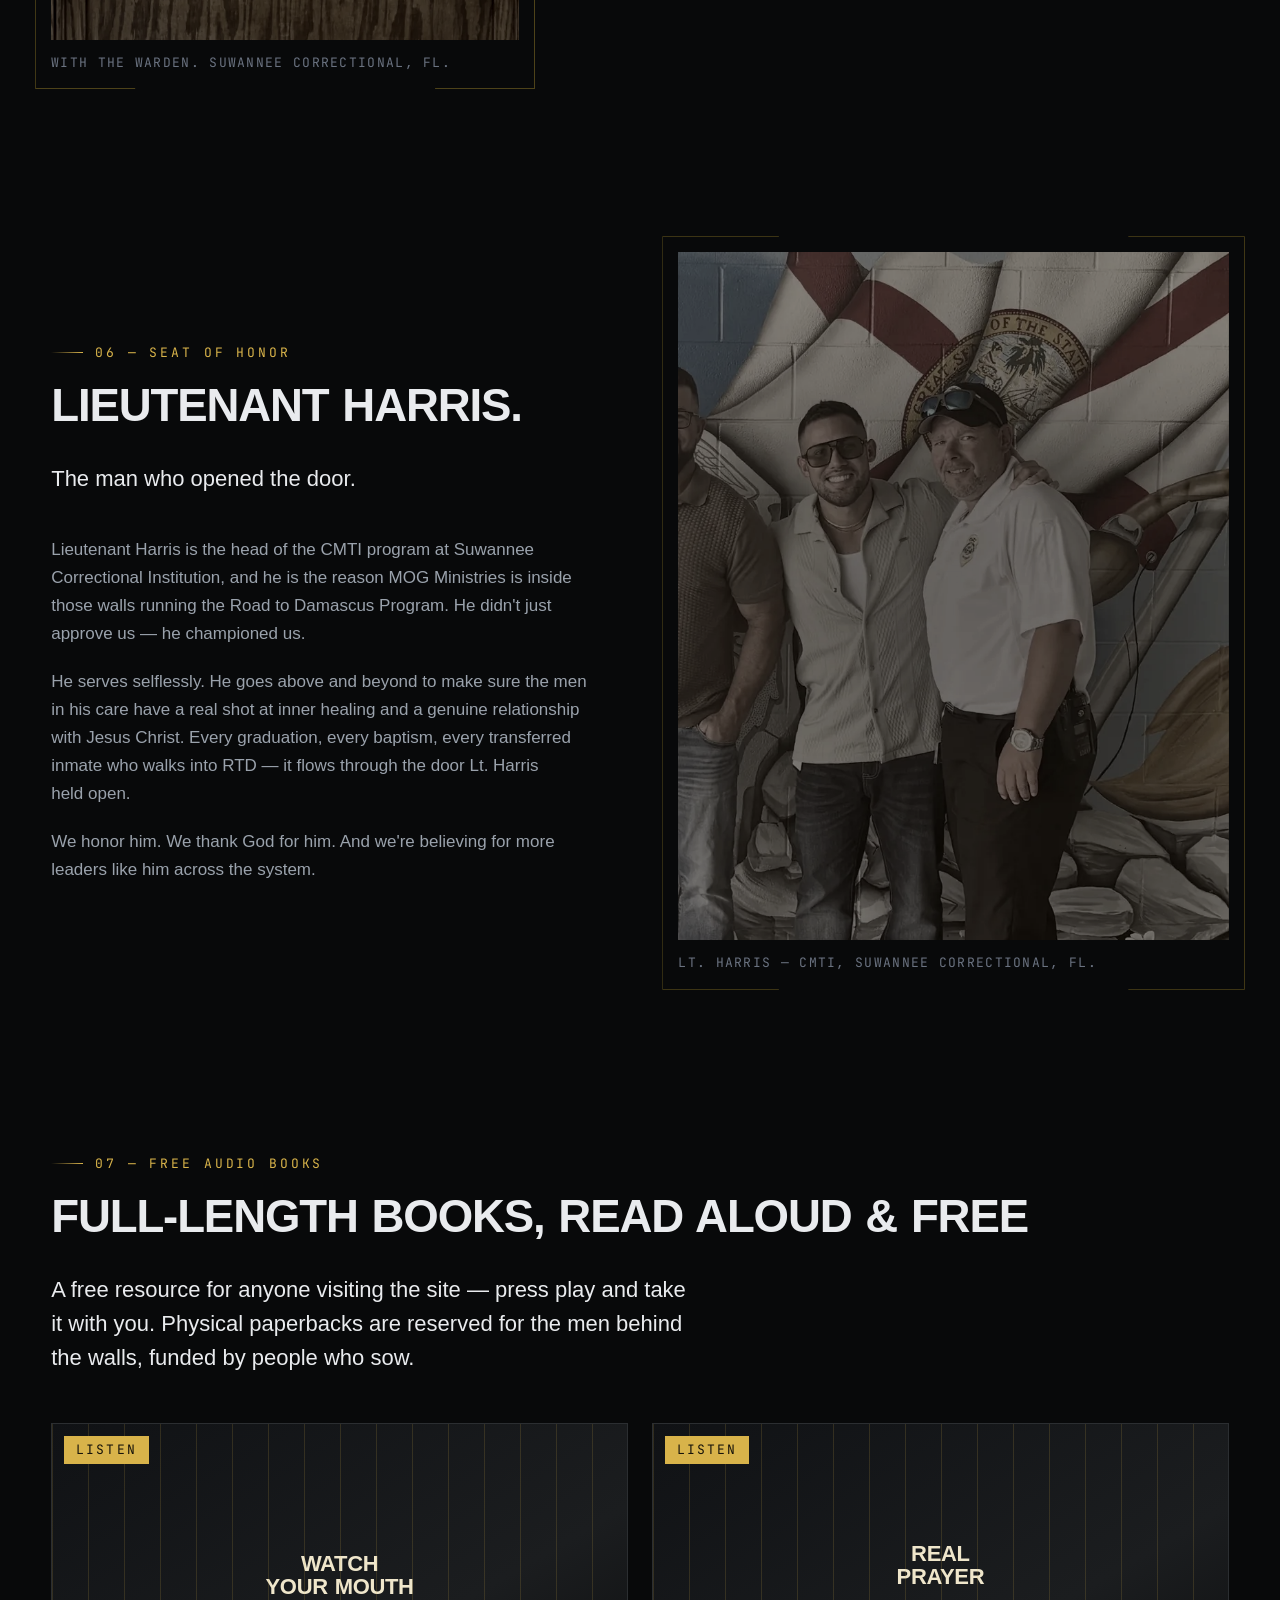
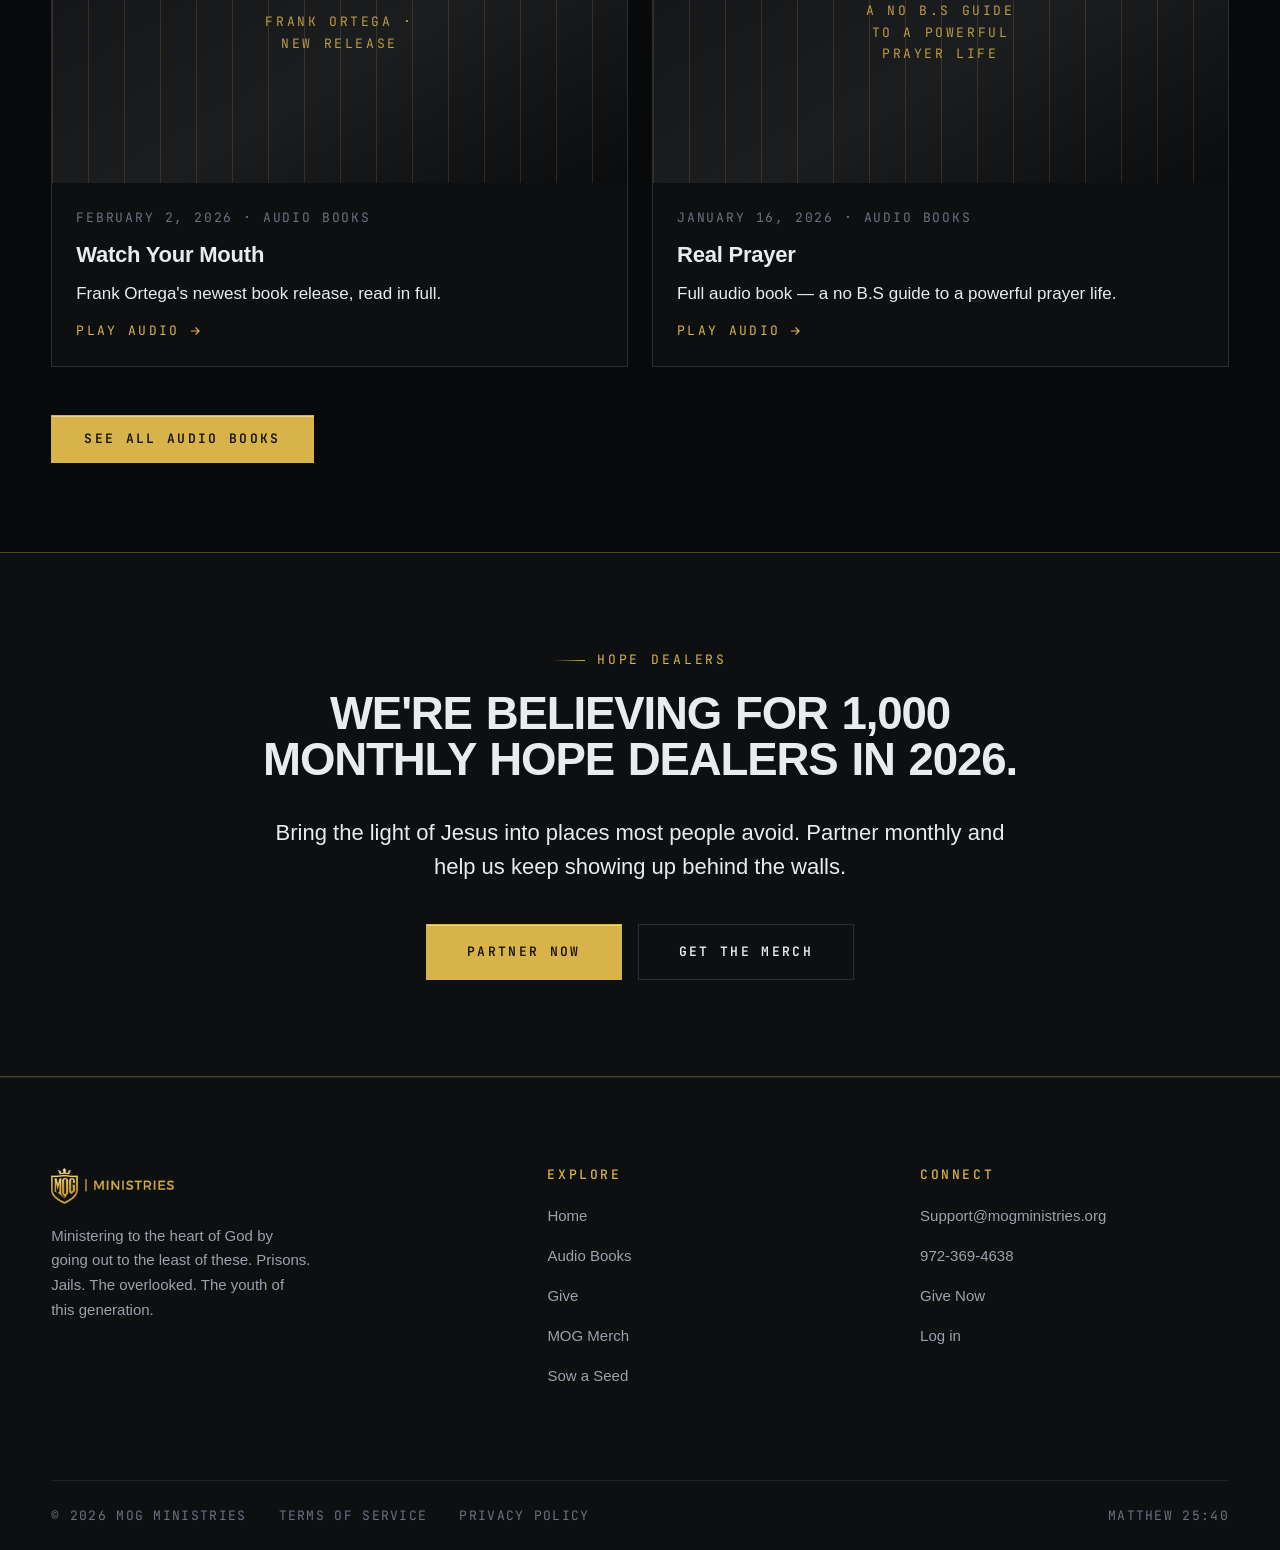
==== commit 50905b3c: "Remove redundant hero lockup, tighten hero top spacing - Delete duplicate MOG|MINISTRIES logo from i" ====
--- a/index.html
+++ b/index.html
@@ -89,13 +89,6 @@
         </div>
         <div class="hero__bars" aria-hidden="true"></div>
         <div class="hero__inner">
-          <img
-            class="hero__logo"
-            src="./assets/img/mog-logo.png"
-            alt="MOG Ministries"
-            width="1400"
-            height="411"
-          />
           <h1 class="display hero__title">
             Ministering to the<br />heart of God
             <span class="hero__kicker gold-text">by going out to the least of these.</span>
--- a/style.css
+++ b/style.css
@@ -337,10 +337,11 @@
 }
 .hero__inner {
   max-width: var(--content-wide); margin-inline: auto; padding-inline: var(--gutter);
-  padding-block: clamp(var(--space-24), 16vh, 12rem);
-  min-height: min(88vh, 46rem); display: flex; flex-direction: column; justify-content: flex-end;
-}
-.hero--home .hero__inner { min-height: min(86vh, 48rem); }
+  padding-top: clamp(var(--space-10), 8vh, 5rem);
+  padding-bottom: clamp(var(--space-16), 12vh, 8rem);
+  min-height: min(76vh, 40rem); display: flex; flex-direction: column; justify-content: flex-end;
+}
+.hero--home .hero__inner { min-height: min(74vh, 42rem); }
 .hero__logo { width: min(13rem, 44vw); margin-bottom: var(--space-8); }
 .hero__kicker {
   display: block; font-family: var(--font-display); font-size: var(--text-xl);
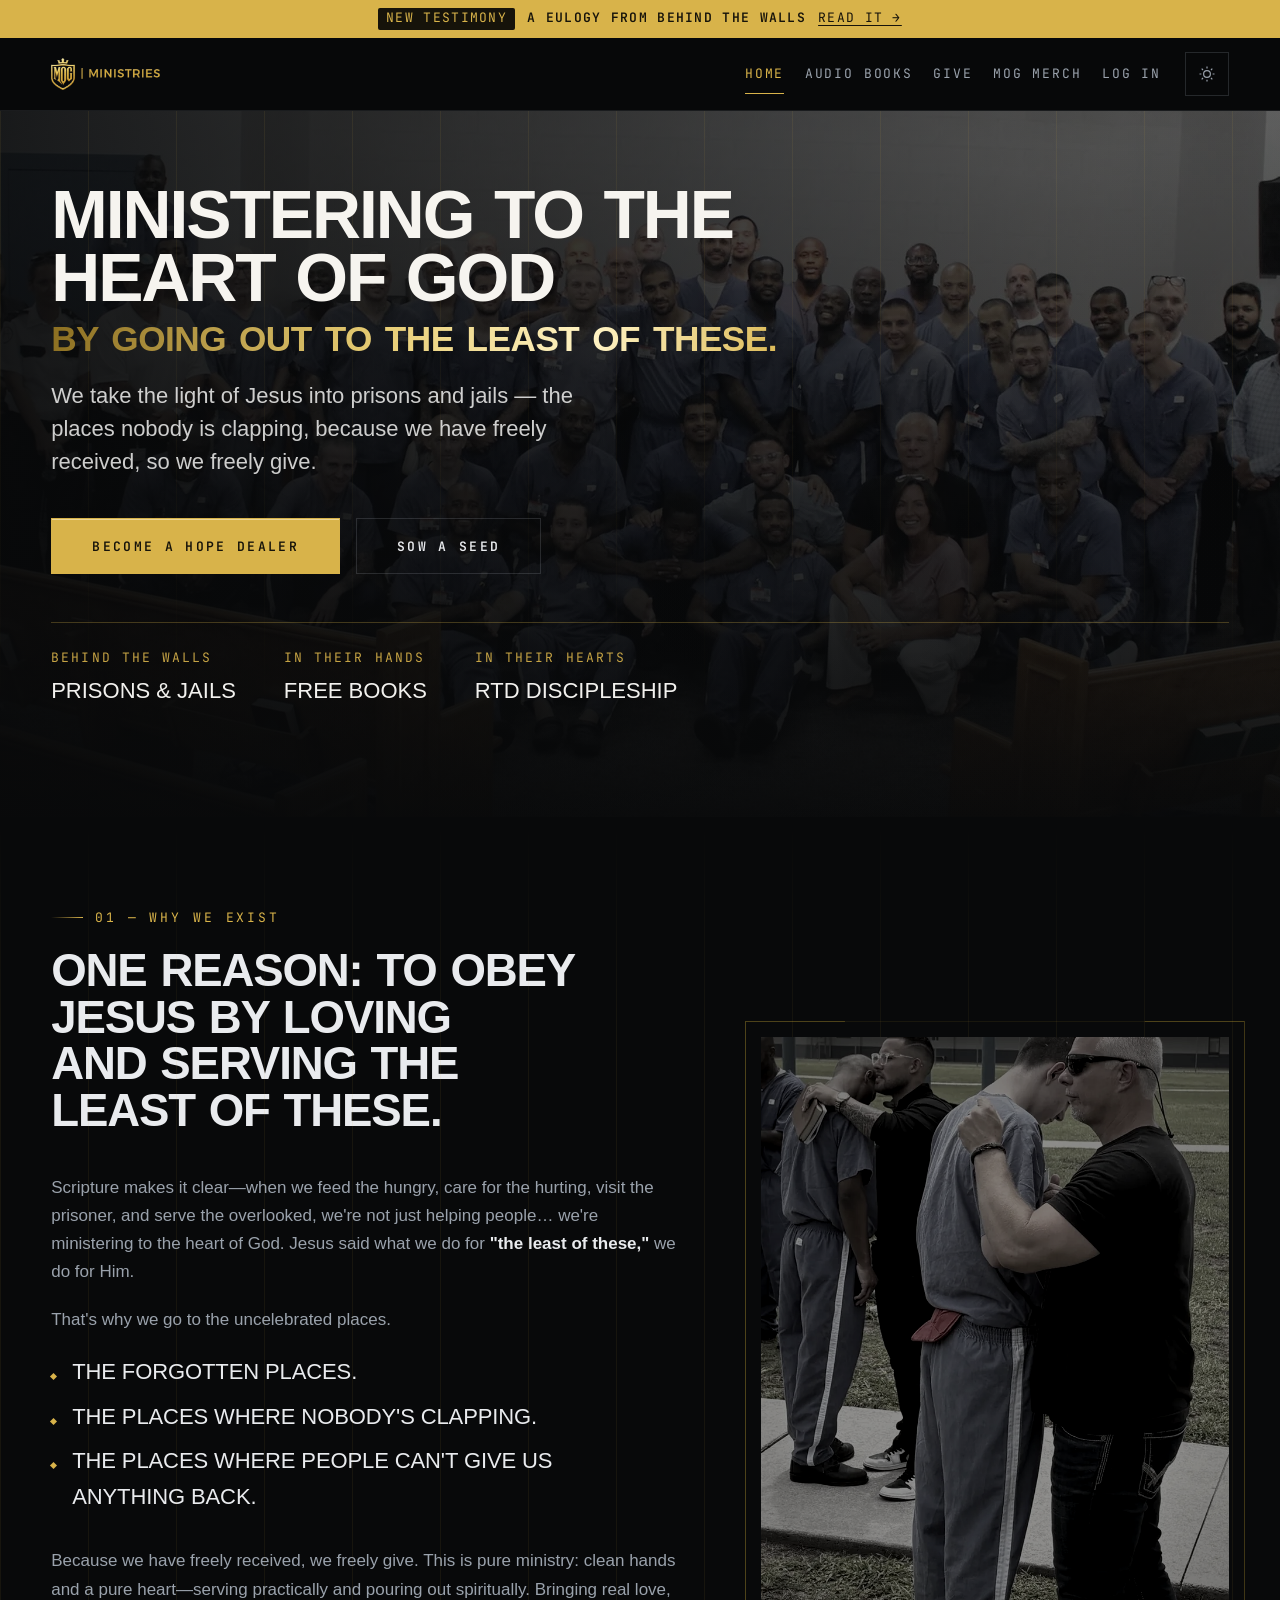
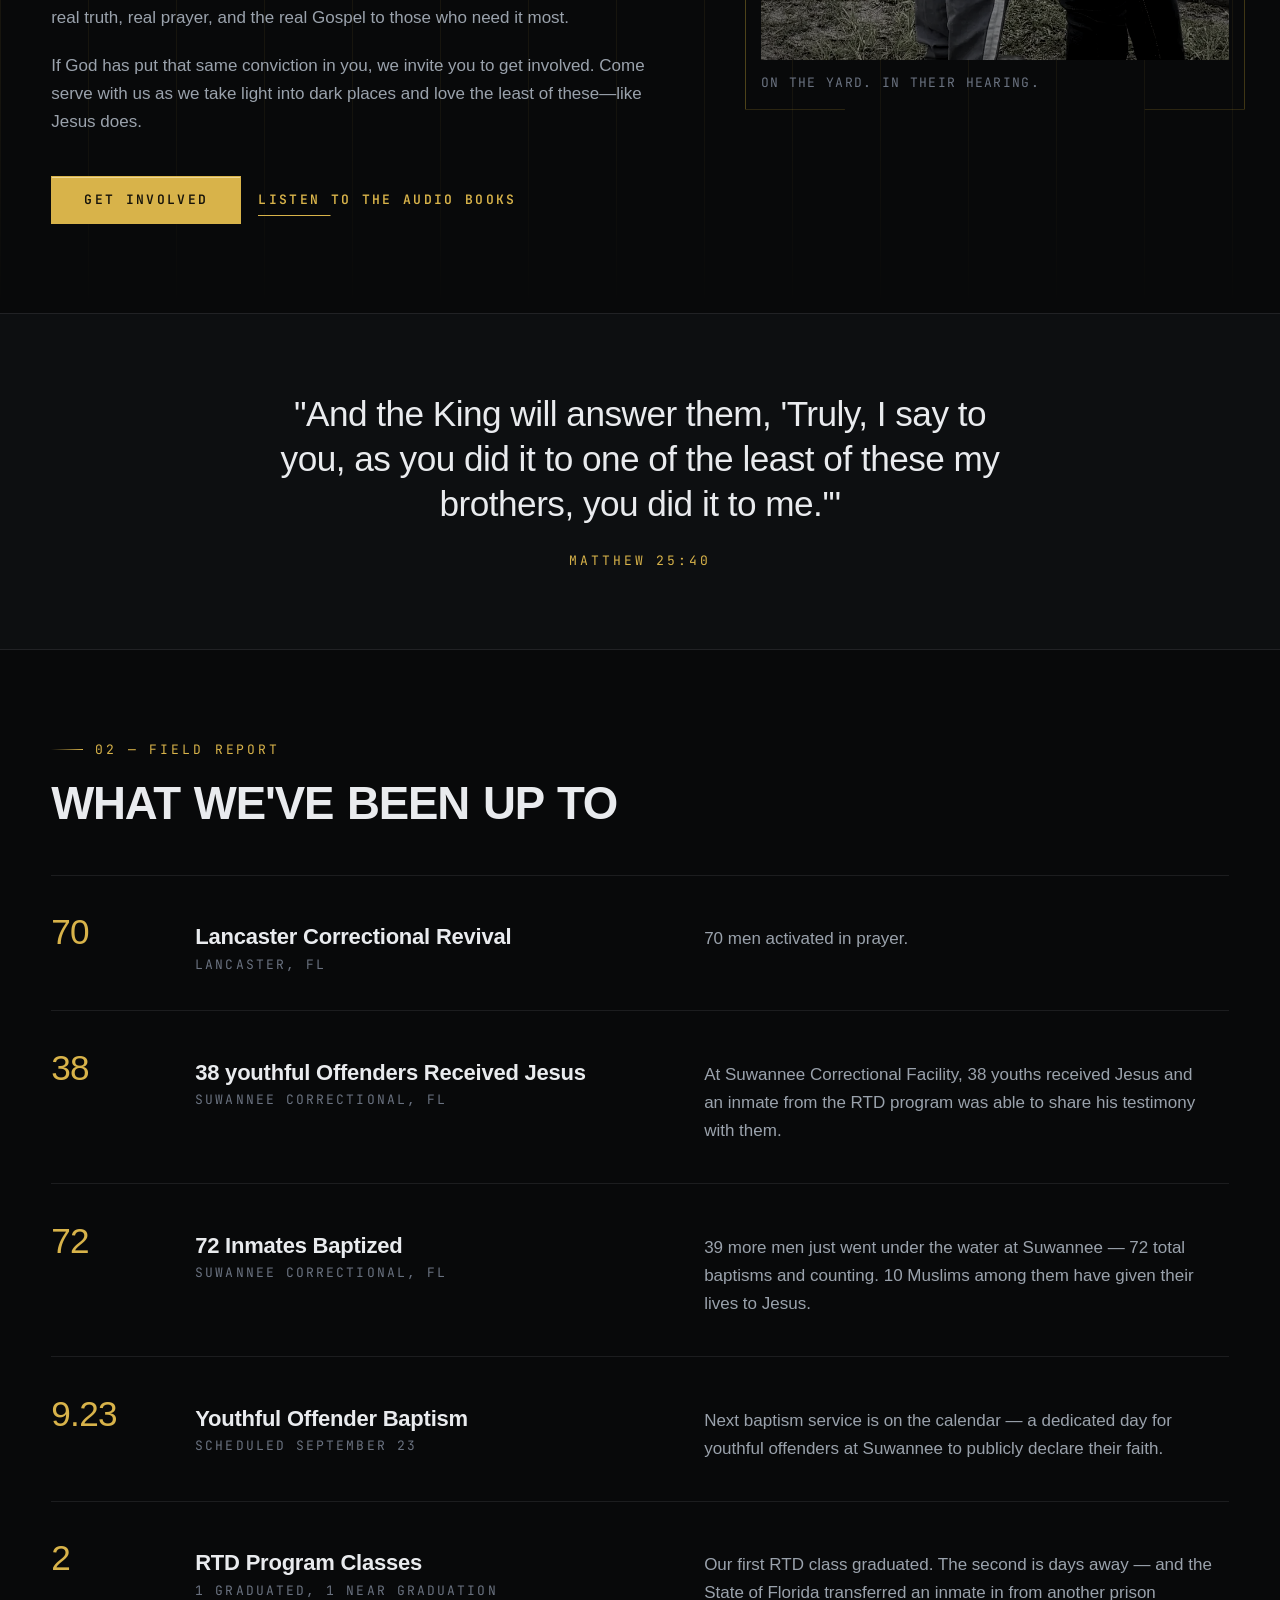
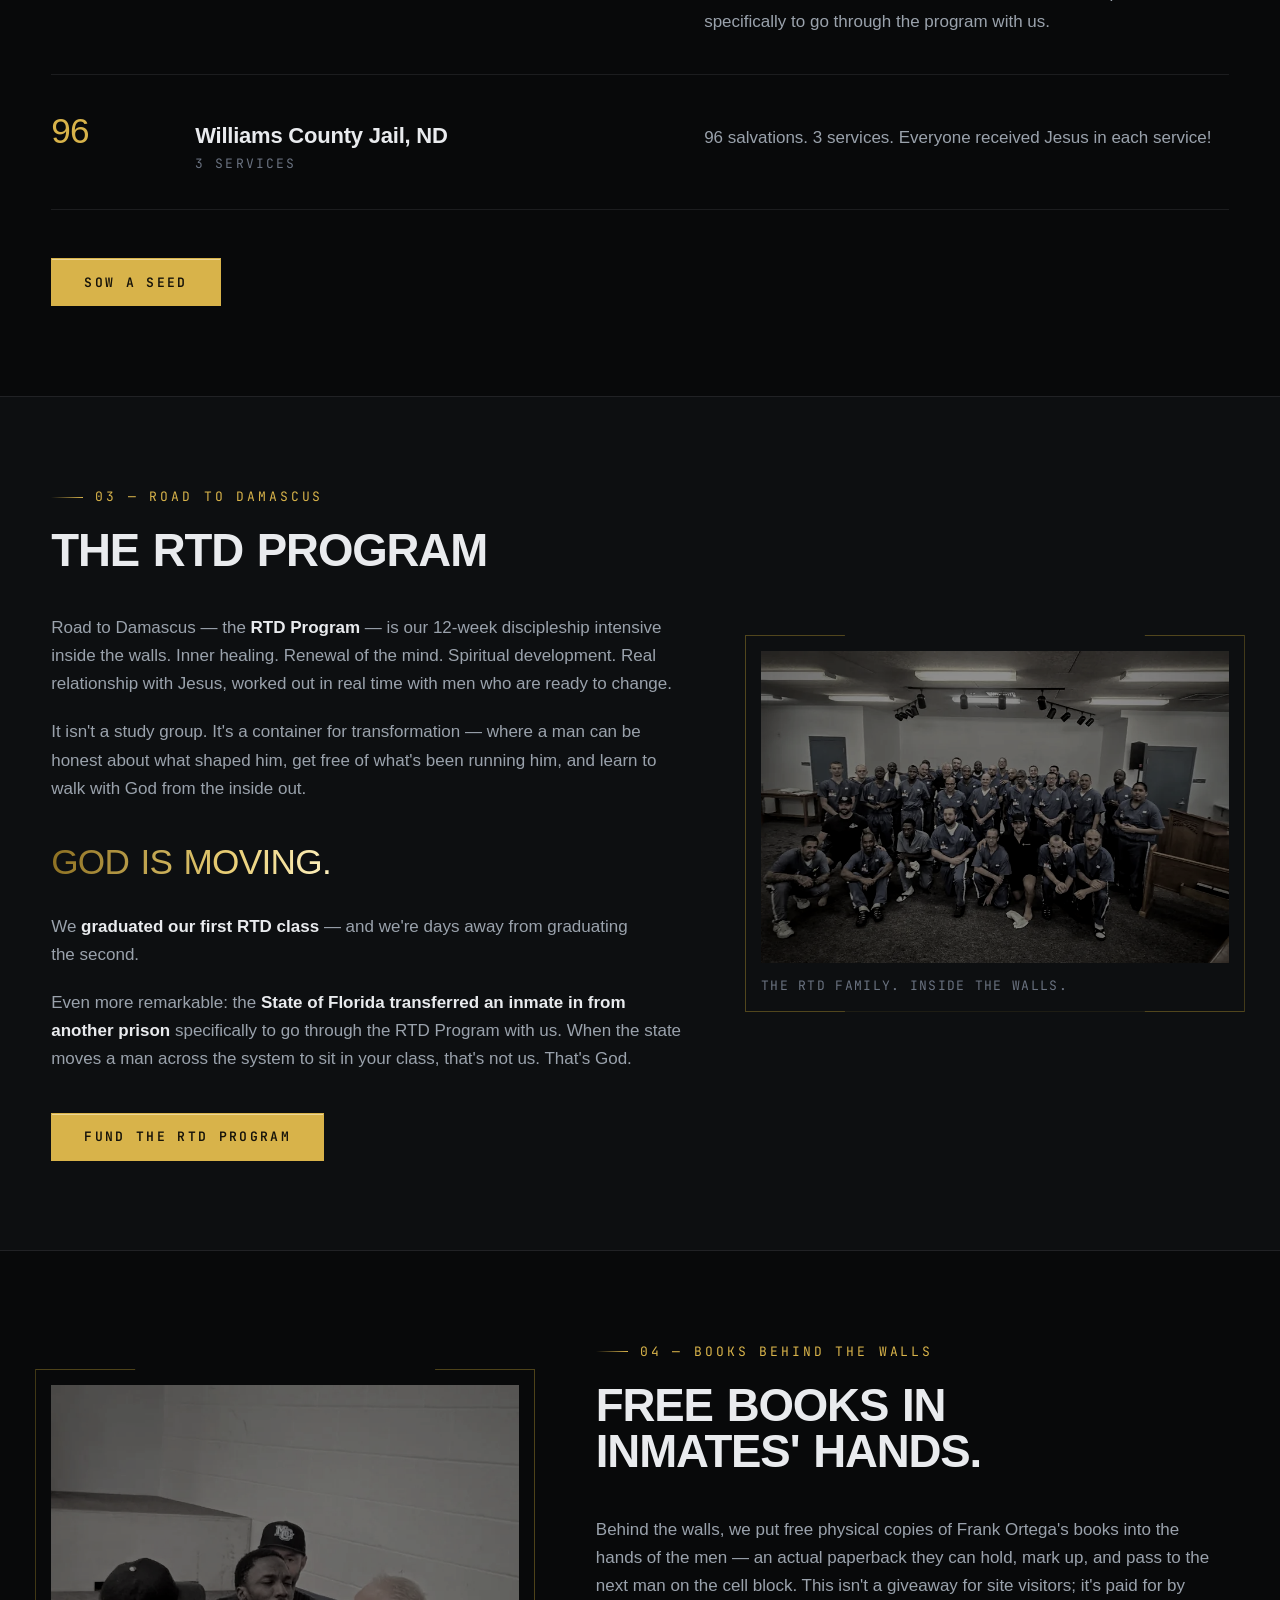
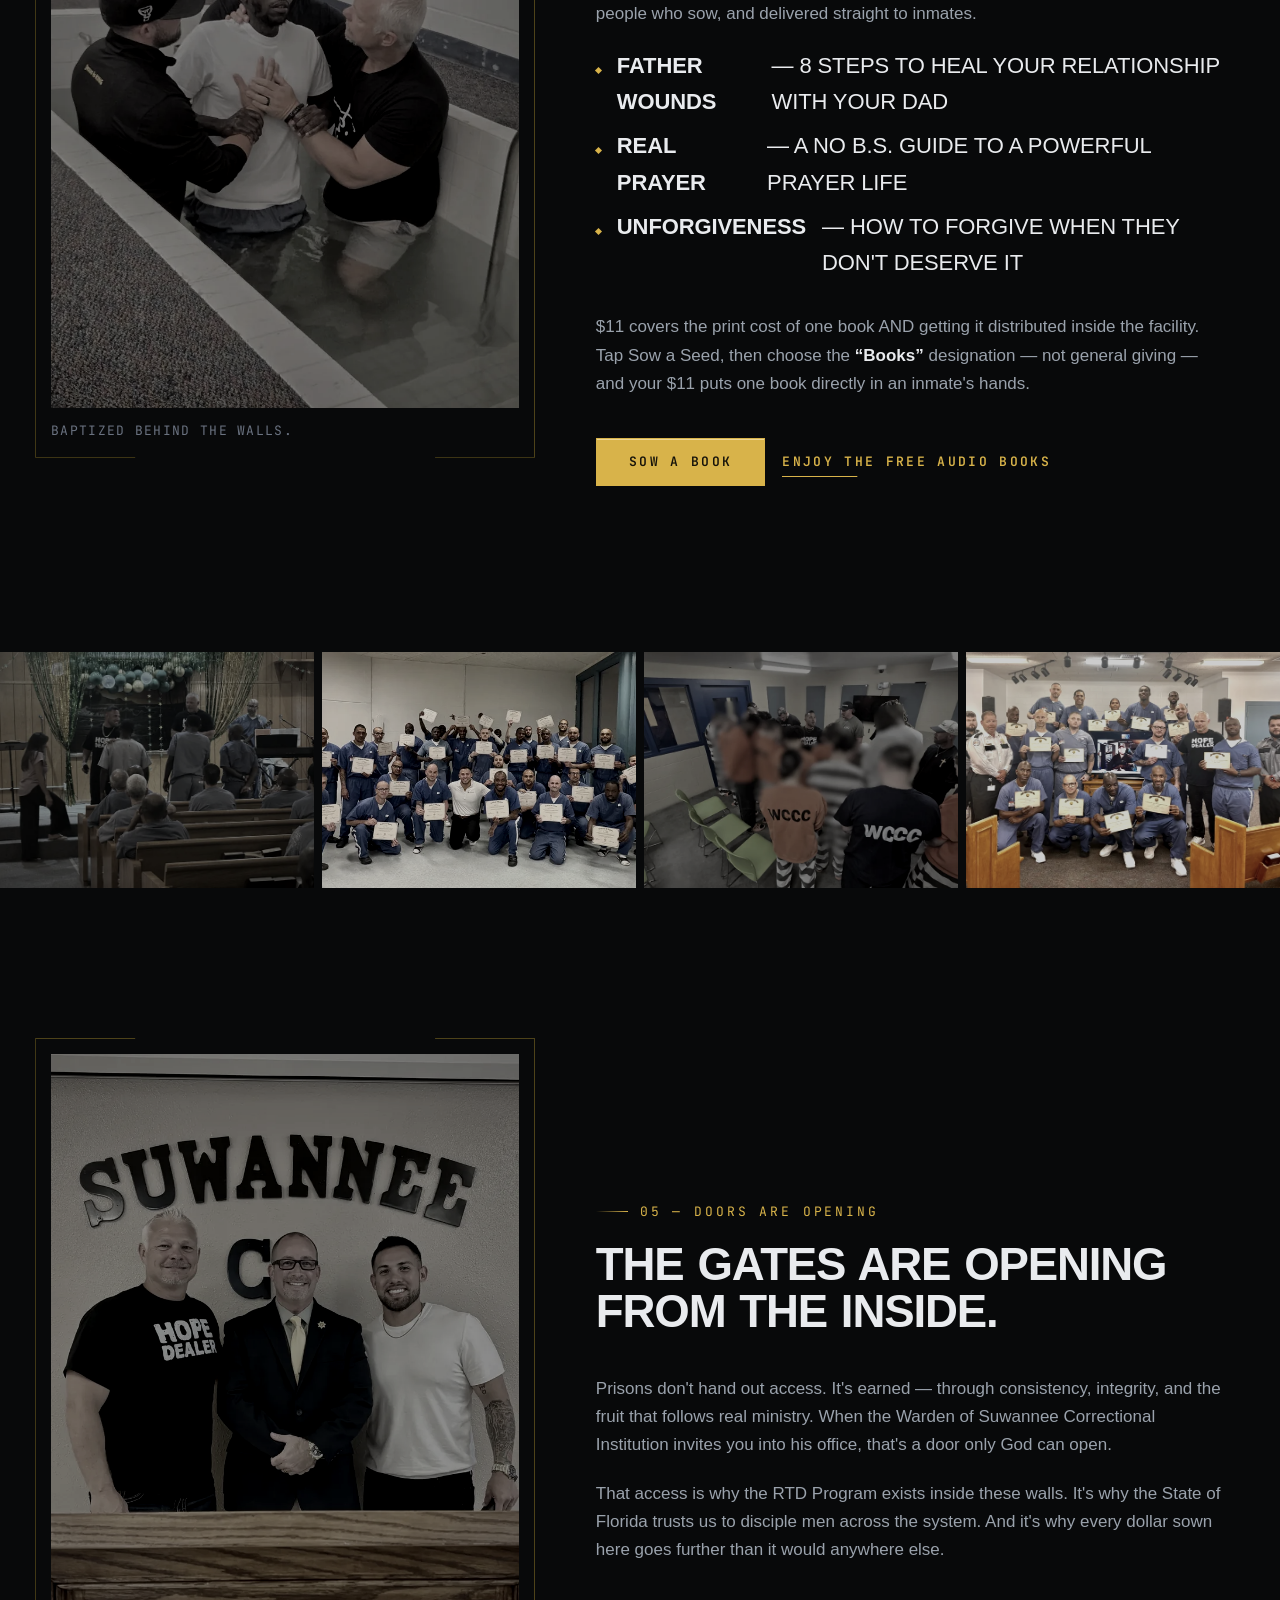
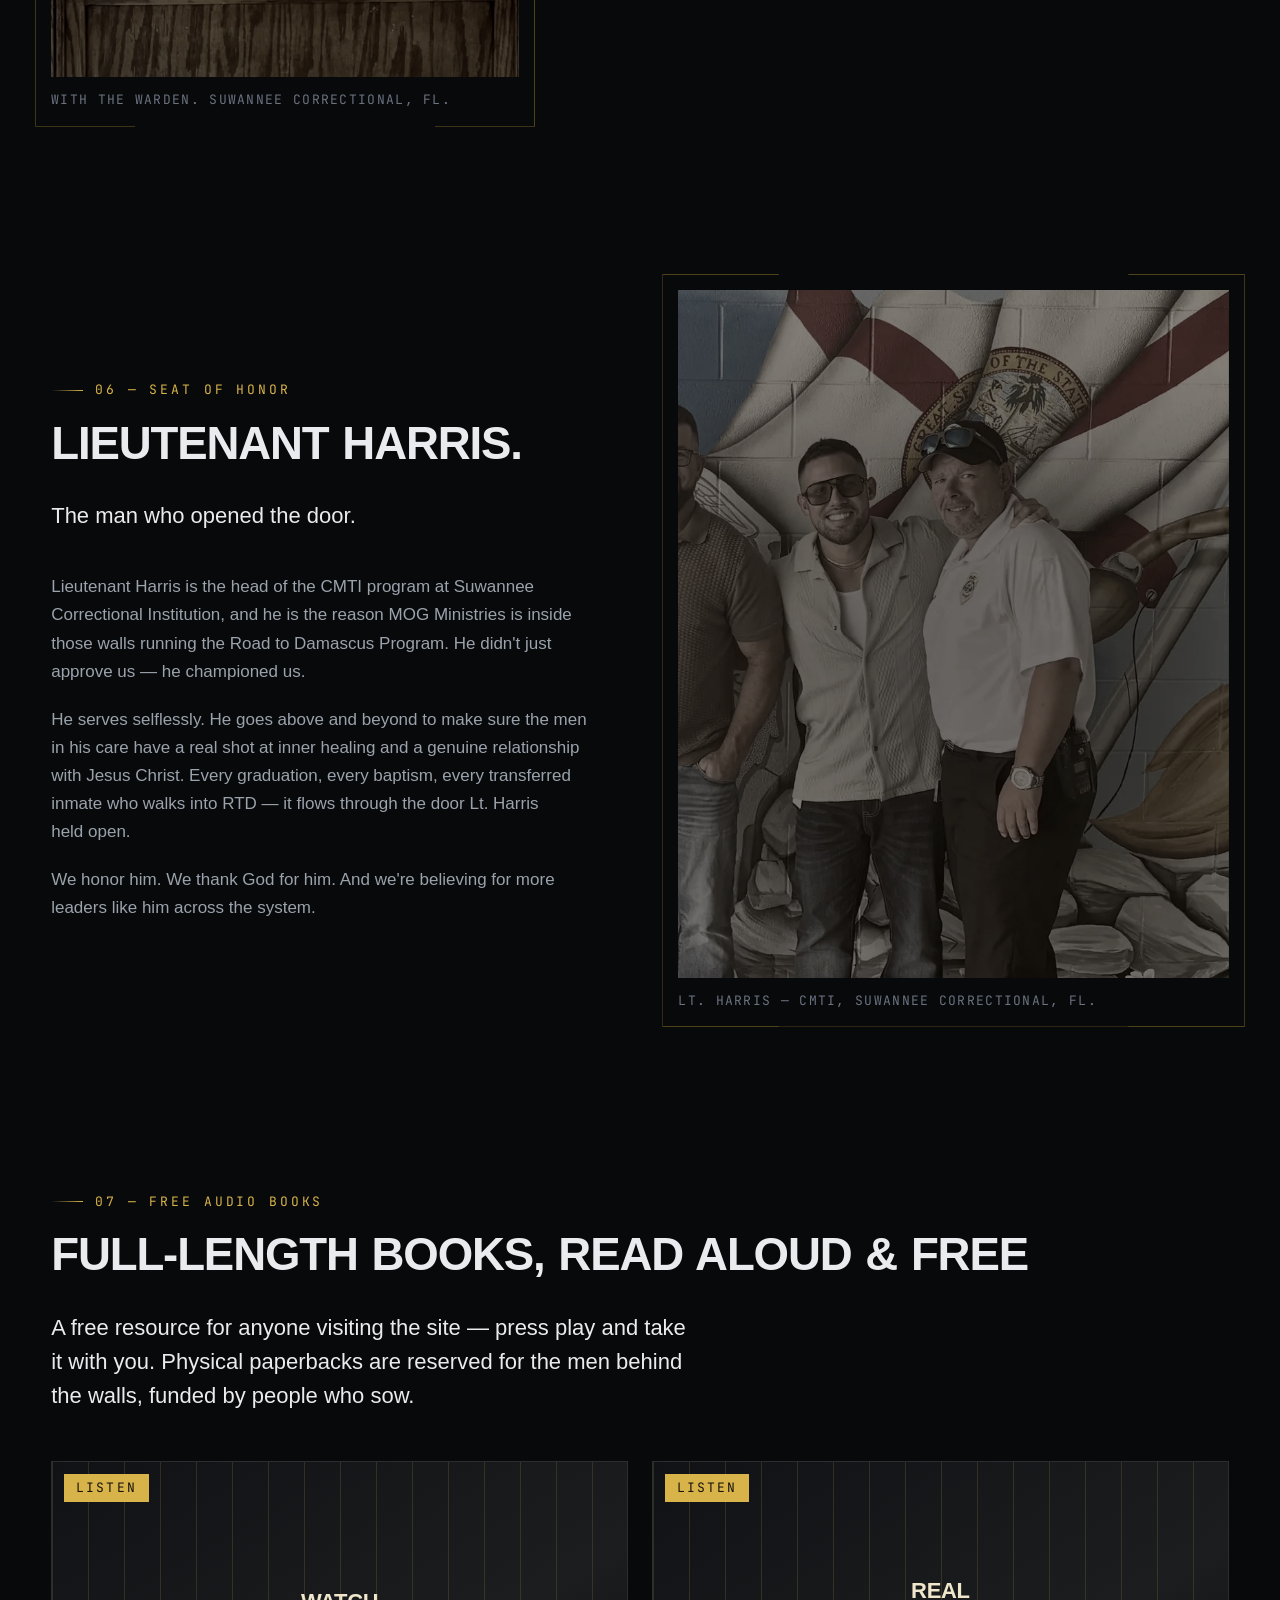
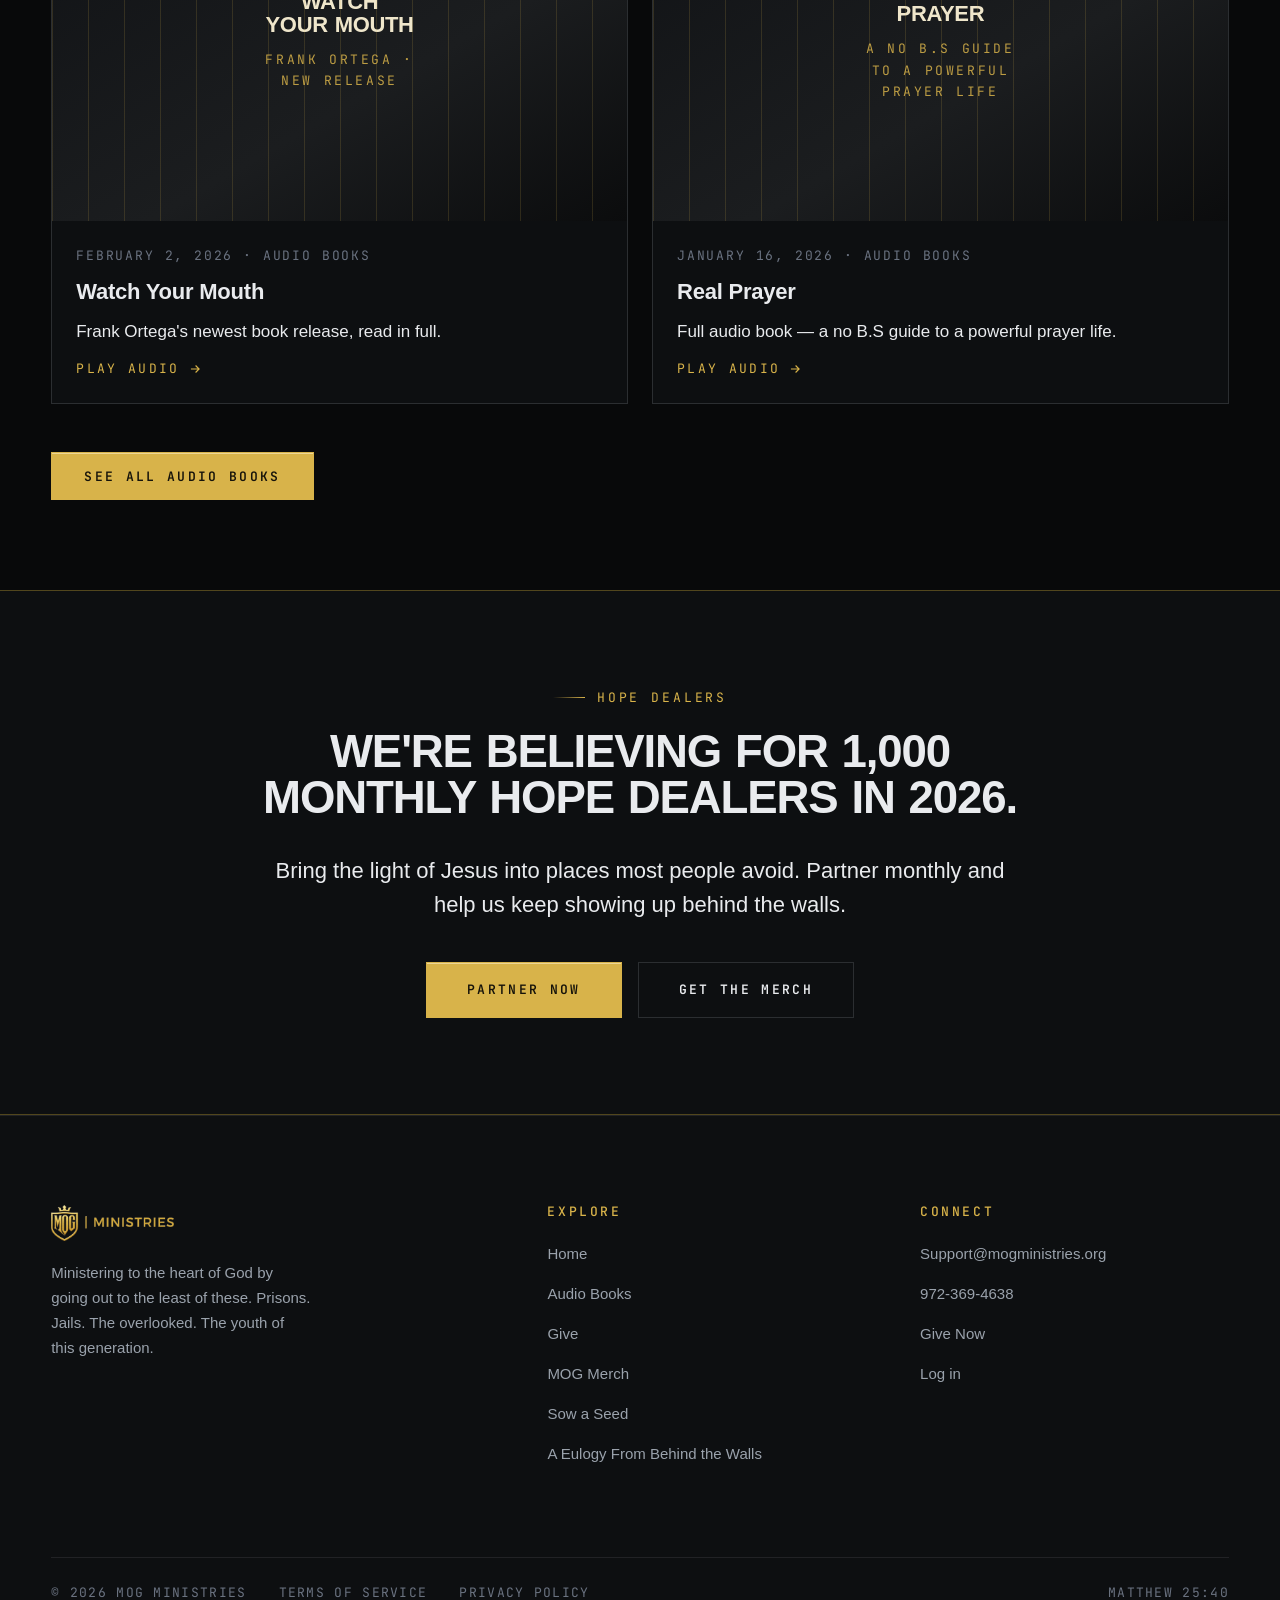
==== commit f241177f: "Add 'A Eulogy From Behind the Walls' testimony page with swipeable original pages, transcription, to" ====
--- a/index.html
+++ b/index.html
@@ -45,6 +45,11 @@
     <a class="skip-link" href="#main">Skip to content</a>
 
     <header class="site-header">
+      <a class="topbar" href="./testimony.html">
+        <span class="topbar__tag">New testimony</span>
+        <span class="topbar__text">A Eulogy From Behind the Walls</span>
+        <span class="topbar__cta">Read it &rarr;</span>
+      </a>
       <div class="header-inner">
         <a class="brand" href="./index.html" aria-label="MOG Ministries — home">
           <img src="./assets/img/mog-logo.png" alt="MOG Ministries" width="1400" height="411" />
@@ -575,6 +580,7 @@
               <li><a href="./give.html">Give</a></li>
               <li><a href="./merch.html">MOG Merch</a></li>
               <li><a href="./sow.html">Sow a Seed</a></li>
+              <li><a href="./testimony.html">A Eulogy From Behind the Walls</a></li>
             </ul>
           </div>
           <div class="footer-col">
--- a/style.css
+++ b/style.css
@@ -675,3 +675,136 @@
 .mt-10 { margin-top: var(--space-10); }
 .mt-12 { margin-top: var(--space-12); }
 .max-52 { max-width: 52ch; }
+
+/* ================== Lightbox ================== */
+.is-zoomable { cursor: zoom-in; }
+.is-zoomable:focus-visible { outline: 2px solid var(--gold, #d4b16a); outline-offset: 3px; }
+
+.lightbox {
+  position: fixed; inset: 0; z-index: 9999;
+  background: rgba(6, 6, 8, 0.94);
+  display: none; align-items: center; justify-content: center;
+  padding: clamp(1rem, 4vw, 3rem);
+  opacity: 0; transition: opacity 180ms ease;
+}
+.lightbox.is-open { display: flex; opacity: 1; }
+.lightbox__figure {
+  margin: 0; max-width: min(1400px, 100%); max-height: 100%;
+  display: flex; flex-direction: column; align-items: center; gap: 0.75rem;
+}
+.lightbox__img {
+  display: block;
+  max-width: 100%;
+  max-height: calc(100vh - 6rem);
+  width: auto; height: auto;
+  object-fit: contain;
+  border-radius: 4px;
+  box-shadow: 0 20px 60px rgba(0,0,0,0.6);
+  cursor: zoom-out;
+}
+.lightbox__cap {
+  color: rgba(246, 244, 239, 0.72);
+  font-family: var(--font-mono, monospace);
+  font-size: 0.75rem;
+  text-transform: uppercase;
+  letter-spacing: 0.08em;
+  text-align: center;
+  max-width: 60ch;
+}
+.lightbox__close {
+  position: absolute; top: 1rem; right: 1rem;
+  width: 44px; height: 44px;
+  border-radius: 50%;
+  background: rgba(255,255,255,0.08);
+  border: 1px solid rgba(255,255,255,0.14);
+  color: #f6f4ef;
+  font-size: 1.5rem; line-height: 1;
+  cursor: pointer;
+  display: grid; place-items: center;
+  transition: background 120ms ease;
+}
+.lightbox__close:hover,
+.lightbox__close:focus-visible {
+  background: rgba(255,255,255,0.16);
+  outline: none;
+}
+@media (max-width: 640px) {
+  .lightbox { padding: 0.75rem; }
+  .lightbox__img { max-height: calc(100vh - 5rem); }
+  .lightbox__close { top: 0.75rem; right: 0.75rem; }
+}
+
+/* ================== Top announcement bar ================== */
+.topbar {
+  display: flex; align-items: center; justify-content: center; gap: var(--space-3);
+  flex-wrap: wrap; padding: 0.5rem var(--gutter);
+  background: var(--color-primary, #d4b16a); color: #16130a; text-decoration: none;
+  font-family: var(--font-mono); font-size: var(--text-xs); letter-spacing: 0.1em; text-transform: uppercase;
+  line-height: 1.3; text-align: center;
+}
+.topbar__tag { background: #16130a; color: var(--color-primary, #d4b16a); padding: 0.15rem 0.5rem; border-radius: 2px; }
+.topbar__text { font-weight: 600; }
+.topbar__cta { text-decoration: underline; text-underline-offset: 3px; }
+.topbar:hover .topbar__cta, .topbar:focus-visible .topbar__cta { text-decoration-thickness: 2px; }
+@media (max-width: 520px) { .topbar__tag { display: none; } .topbar { gap: var(--space-2); } }
+
+/* ================== Eulogy / testimony page ================== */
+.eul-context { max-width: 64ch; }
+.eul-context .h-section { margin-top: var(--space-4); margin-bottom: var(--space-8); }
+.eul-credit {
+  margin-top: var(--space-8); padding: var(--space-6) var(--space-6);
+  border-left: 3px solid var(--color-primary); background: color-mix(in oklab, var(--color-primary) 8%, transparent);
+  font-size: var(--text-lg); color: var(--color-text); font-weight: 500;
+}
+.eul-reader { overflow: hidden; }
+.eul-carousel { position: relative; }
+.eul-track {
+  display: flex; gap: var(--space-6); overflow-x: auto; scroll-snap-type: x mandatory;
+  scroll-behavior: smooth; -webkit-overflow-scrolling: touch; overscroll-behavior-x: contain;
+  padding: var(--space-2) calc(50% - min(280px, 44vw)); scrollbar-width: none; outline: none;
+}
+.eul-track::-webkit-scrollbar { display: none; }
+.eul-slide {
+  flex: 0 0 min(560px, 88vw); margin: 0; scroll-snap-align: center;
+  display: flex; flex-direction: column; gap: var(--space-3);
+}
+.eul-slide img {
+  width: 100%; height: auto; aspect-ratio: 3 / 4; object-fit: cover; border-radius: 4px;
+  box-shadow: 0 18px 50px rgba(0,0,0,0.45); background: #1a1a1a;
+}
+.eul-slide figcaption {
+  font-family: var(--font-mono); font-size: var(--text-xs); letter-spacing: 0.12em;
+  text-transform: uppercase; color: var(--color-text-muted); text-align: center;
+}
+.eul-controls { display: flex; align-items: center; justify-content: center; gap: var(--space-6); margin-top: var(--space-6); }
+.eul-btn {
+  width: 48px; height: 48px; border-radius: 50%; display: grid; place-items: center;
+  border: 1px solid var(--color-border-gold, rgba(212,177,106,0.5)); background: transparent;
+  color: var(--color-text); font-size: 1.25rem; cursor: pointer; transition: background 150ms ease, opacity 150ms ease;
+}
+.eul-btn:hover, .eul-btn:focus-visible { background: color-mix(in oklab, var(--color-primary) 18%, transparent); outline: none; }
+.eul-btn[disabled] { opacity: 0.3; cursor: default; }
+.eul-count { font-family: var(--font-mono); font-size: var(--text-sm); letter-spacing: 0.12em; min-width: 5ch; text-align: center; }
+.eul-dots { display: flex; justify-content: center; gap: 0.5rem; margin-top: var(--space-4); }
+.eul-dots button {
+  width: 8px; height: 8px; border-radius: 50%; border: 0; padding: 0; cursor: pointer;
+  background: var(--color-text-muted); opacity: 0.35; transition: opacity 150ms ease, transform 150ms ease;
+}
+.eul-dots button[aria-current='true'] { opacity: 1; background: var(--color-primary); transform: scale(1.3); }
+
+.eul-transcript { max-width: 62ch; margin-inline: auto; }
+.eul-transcript .h-section { margin-top: var(--space-4); }
+.t-page { margin-top: var(--space-12); padding-top: var(--space-8); border-top: 1px solid var(--color-divider); }
+.t-page p, .t-page li { font-size: var(--text-lg); line-height: 1.7; color: var(--color-text); }
+.t-page p + p, .t-page ul + p, .t-page p + ul { margin-top: var(--space-5); }
+.t-page ul { padding-left: 1.25rem; list-style: disc; }
+.t-page li + li { margin-top: var(--space-2); }
+.t-num {
+  font-family: var(--font-mono) !important; font-size: var(--text-xs) !important; letter-spacing: 0.14em;
+  text-transform: uppercase; color: var(--color-primary) !important; margin-bottom: var(--space-5);
+}
+.t-title { font-family: var(--font-display); font-size: var(--text-xl) !important; text-transform: uppercase; letter-spacing: -0.01em; }
+.t-redact { color: var(--color-text-muted); font-family: var(--font-mono); font-size: 0.7em; letter-spacing: 0.1em; }
+.t-close { font-family: var(--font-display); font-size: var(--text-xl) !important; color: var(--color-primary) !important; text-transform: uppercase; }
+.t-sign { font-family: var(--font-mono); font-size: var(--text-sm) !important; color: var(--color-text-muted) !important; letter-spacing: 0.1em; }
+.eul-reader .muted a { color: var(--color-primary); text-underline-offset: 3px; }
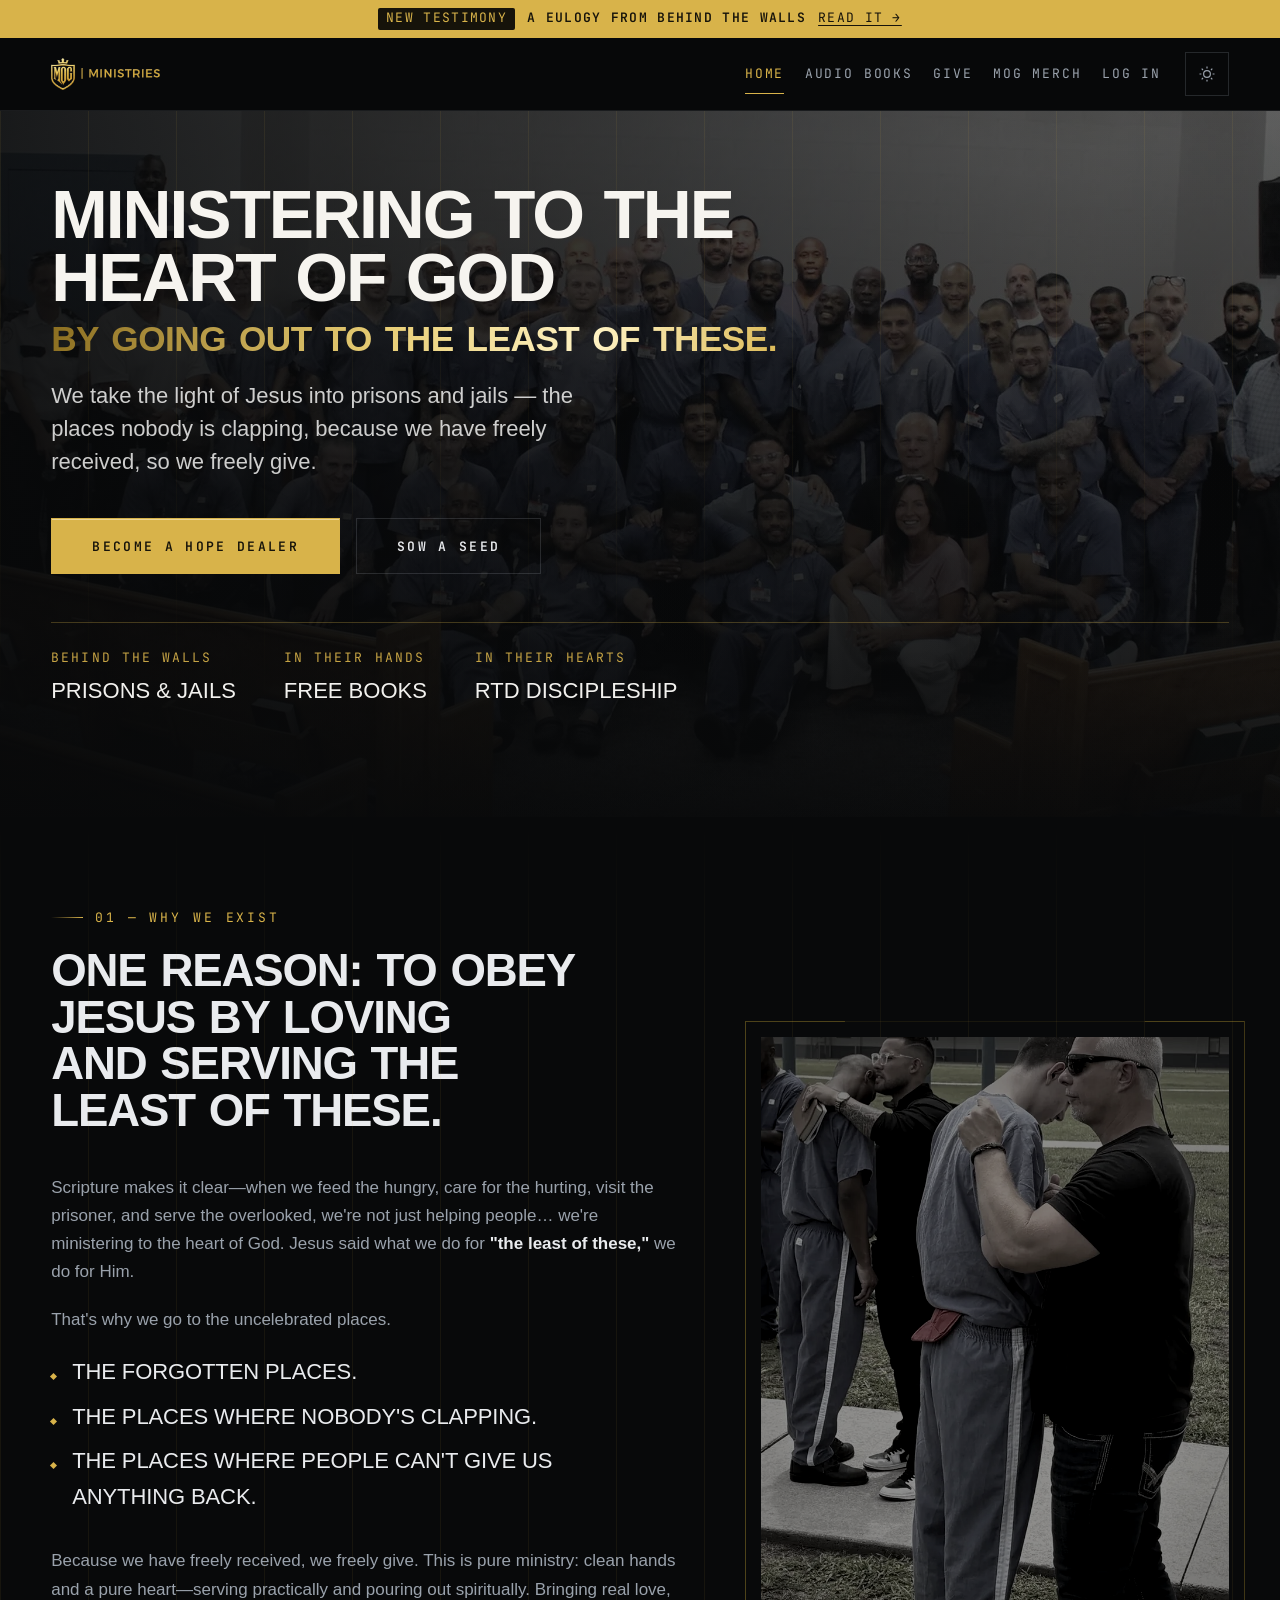
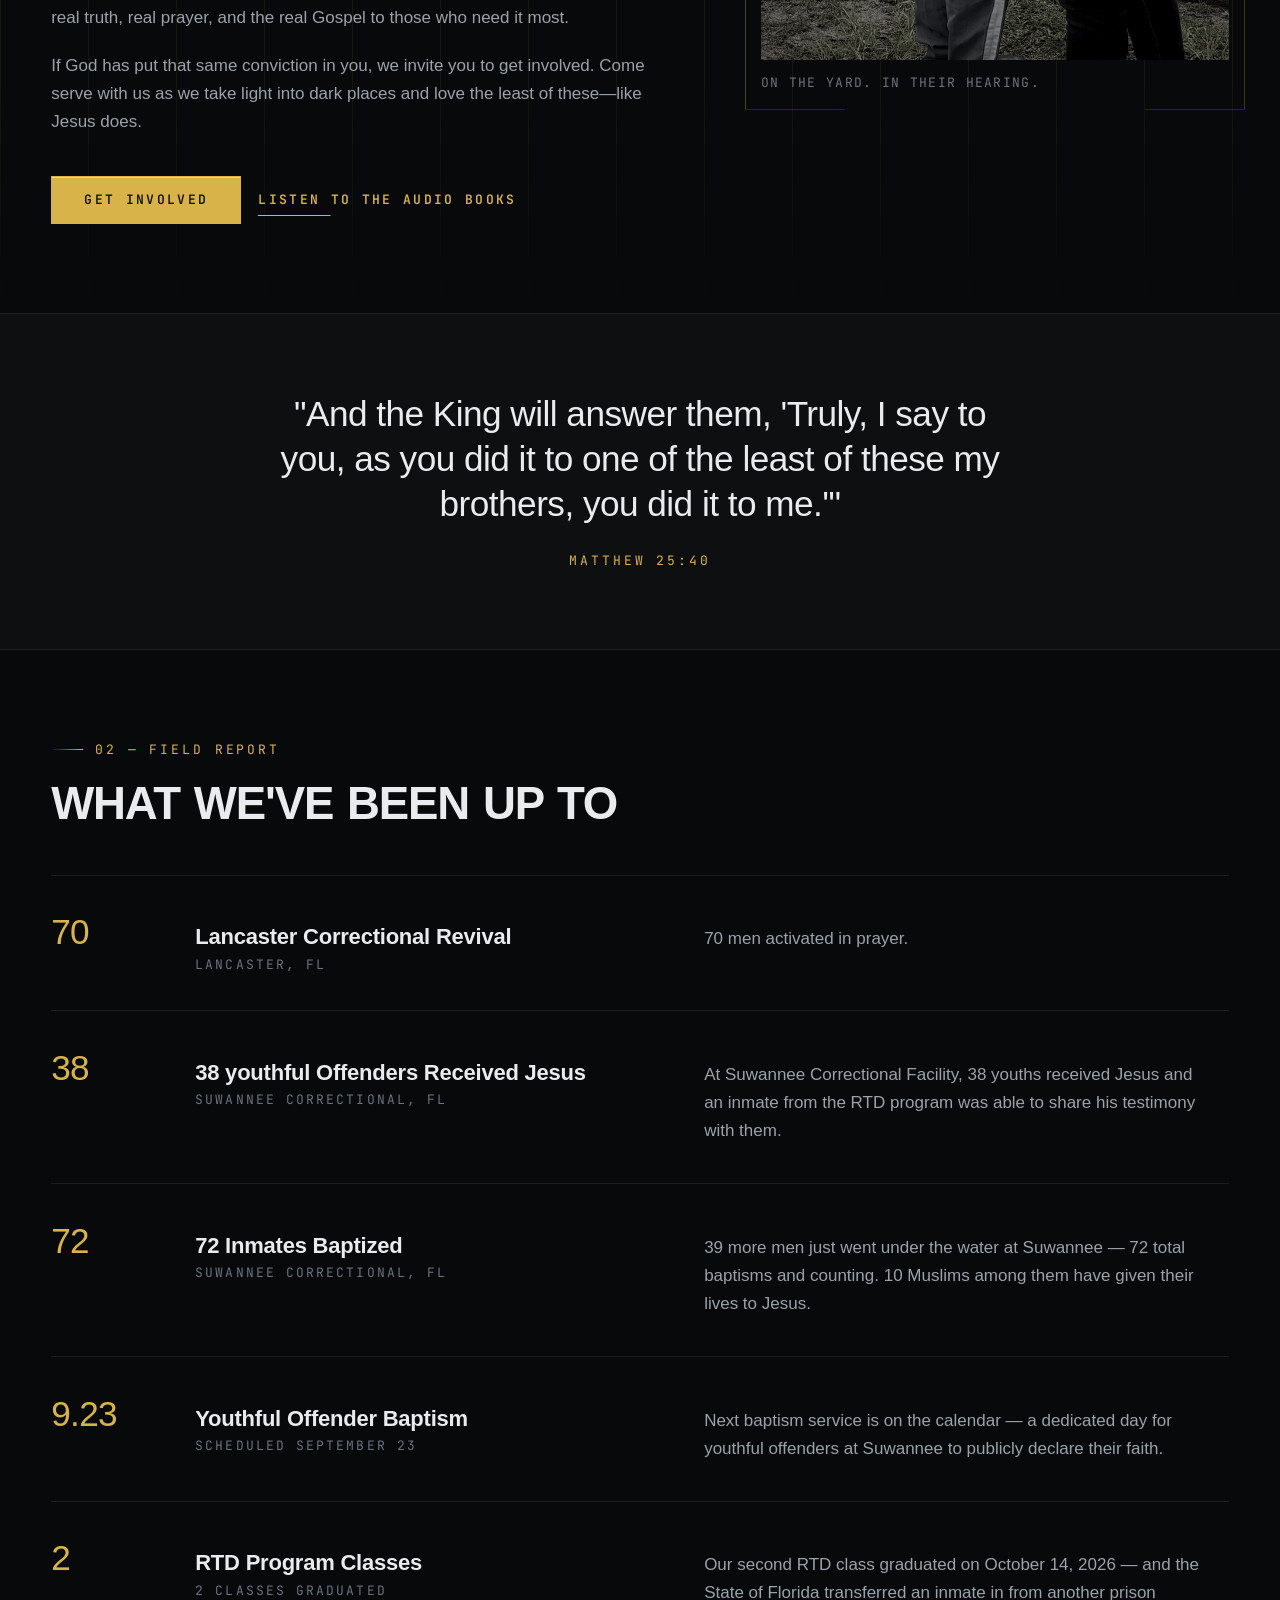
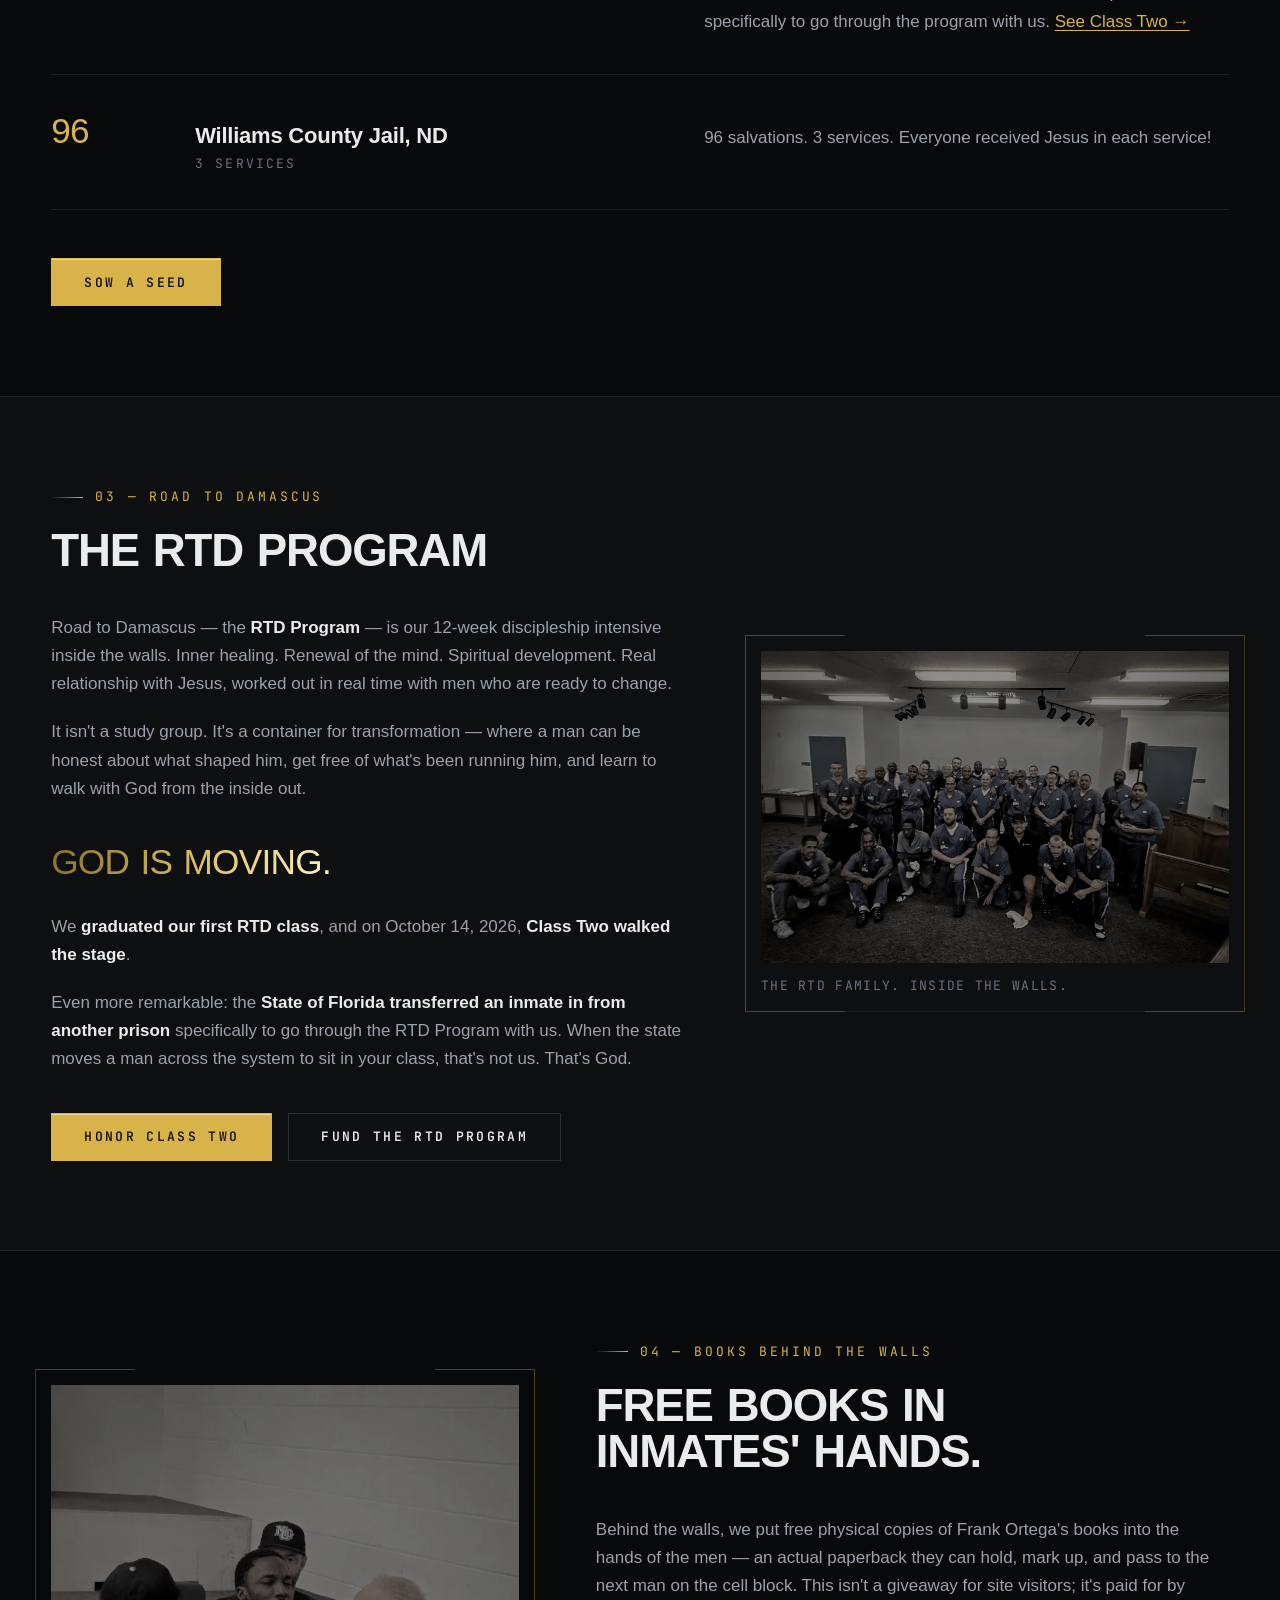
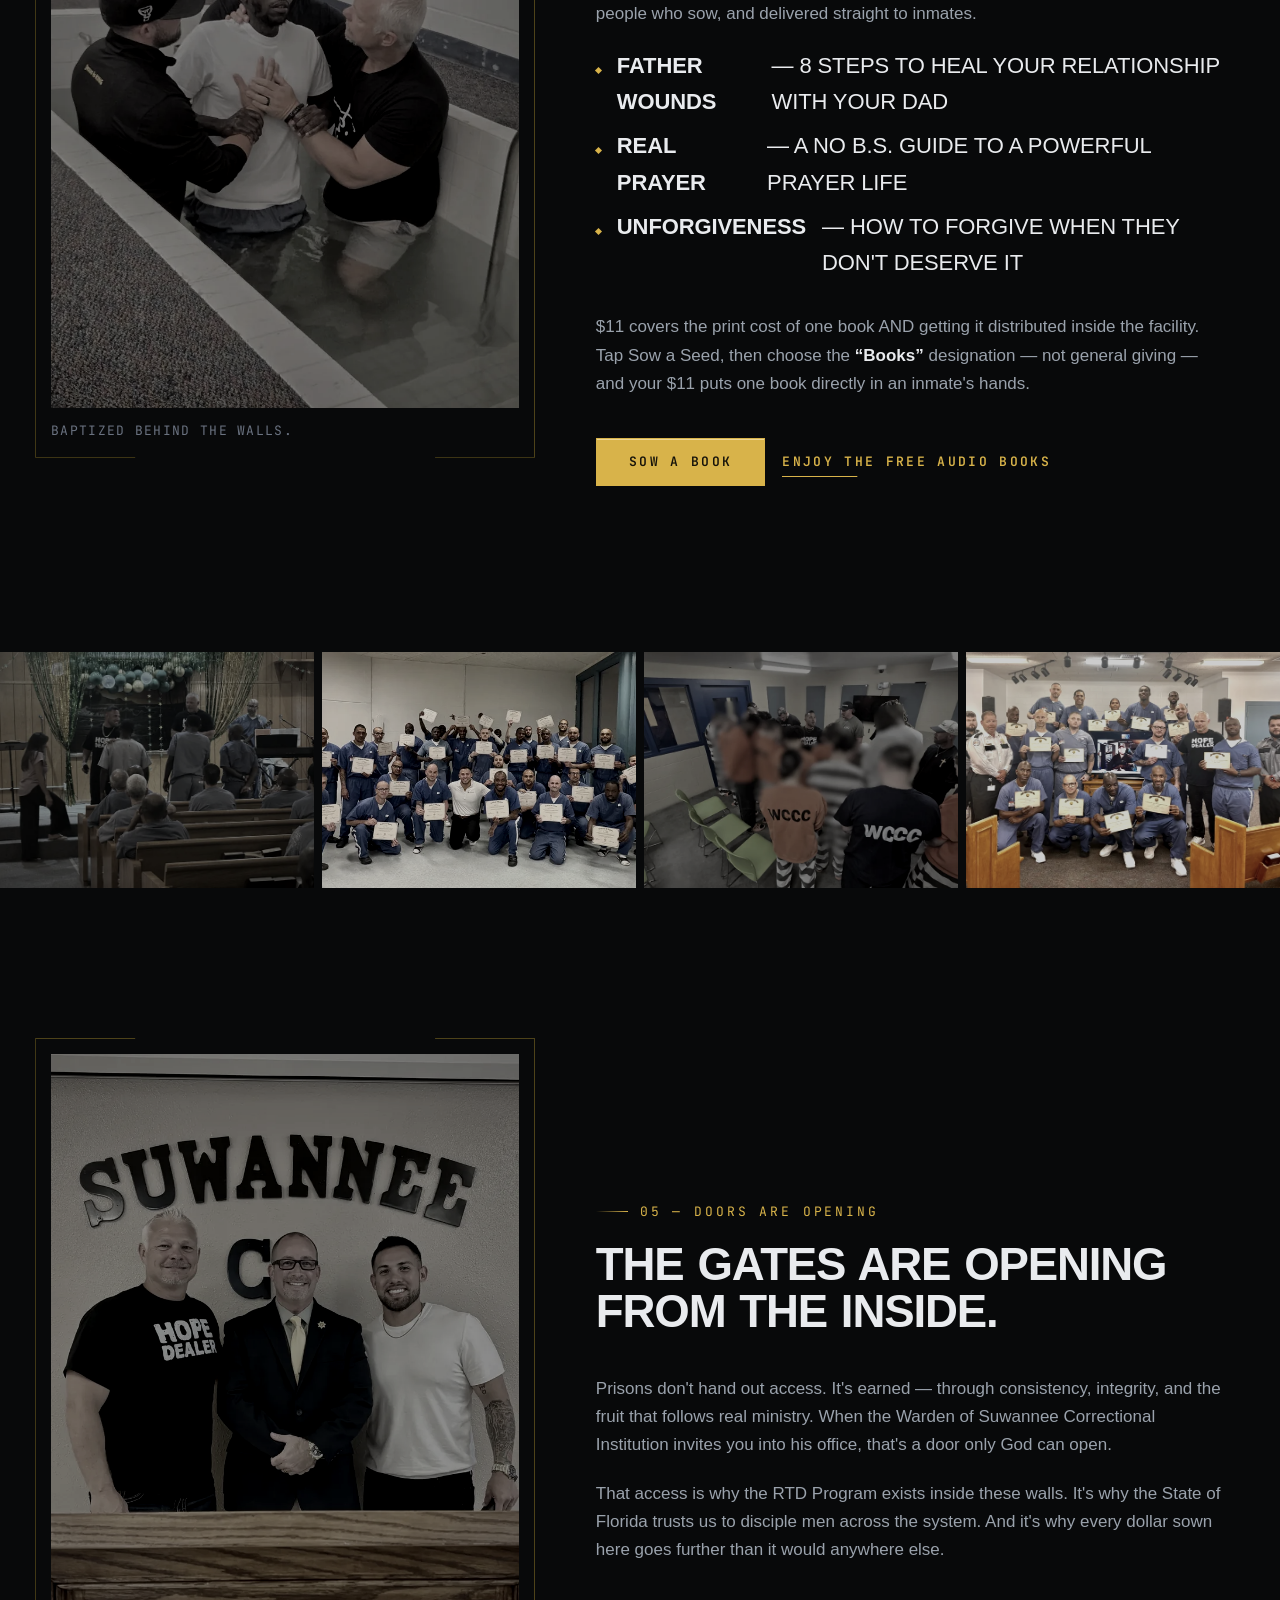
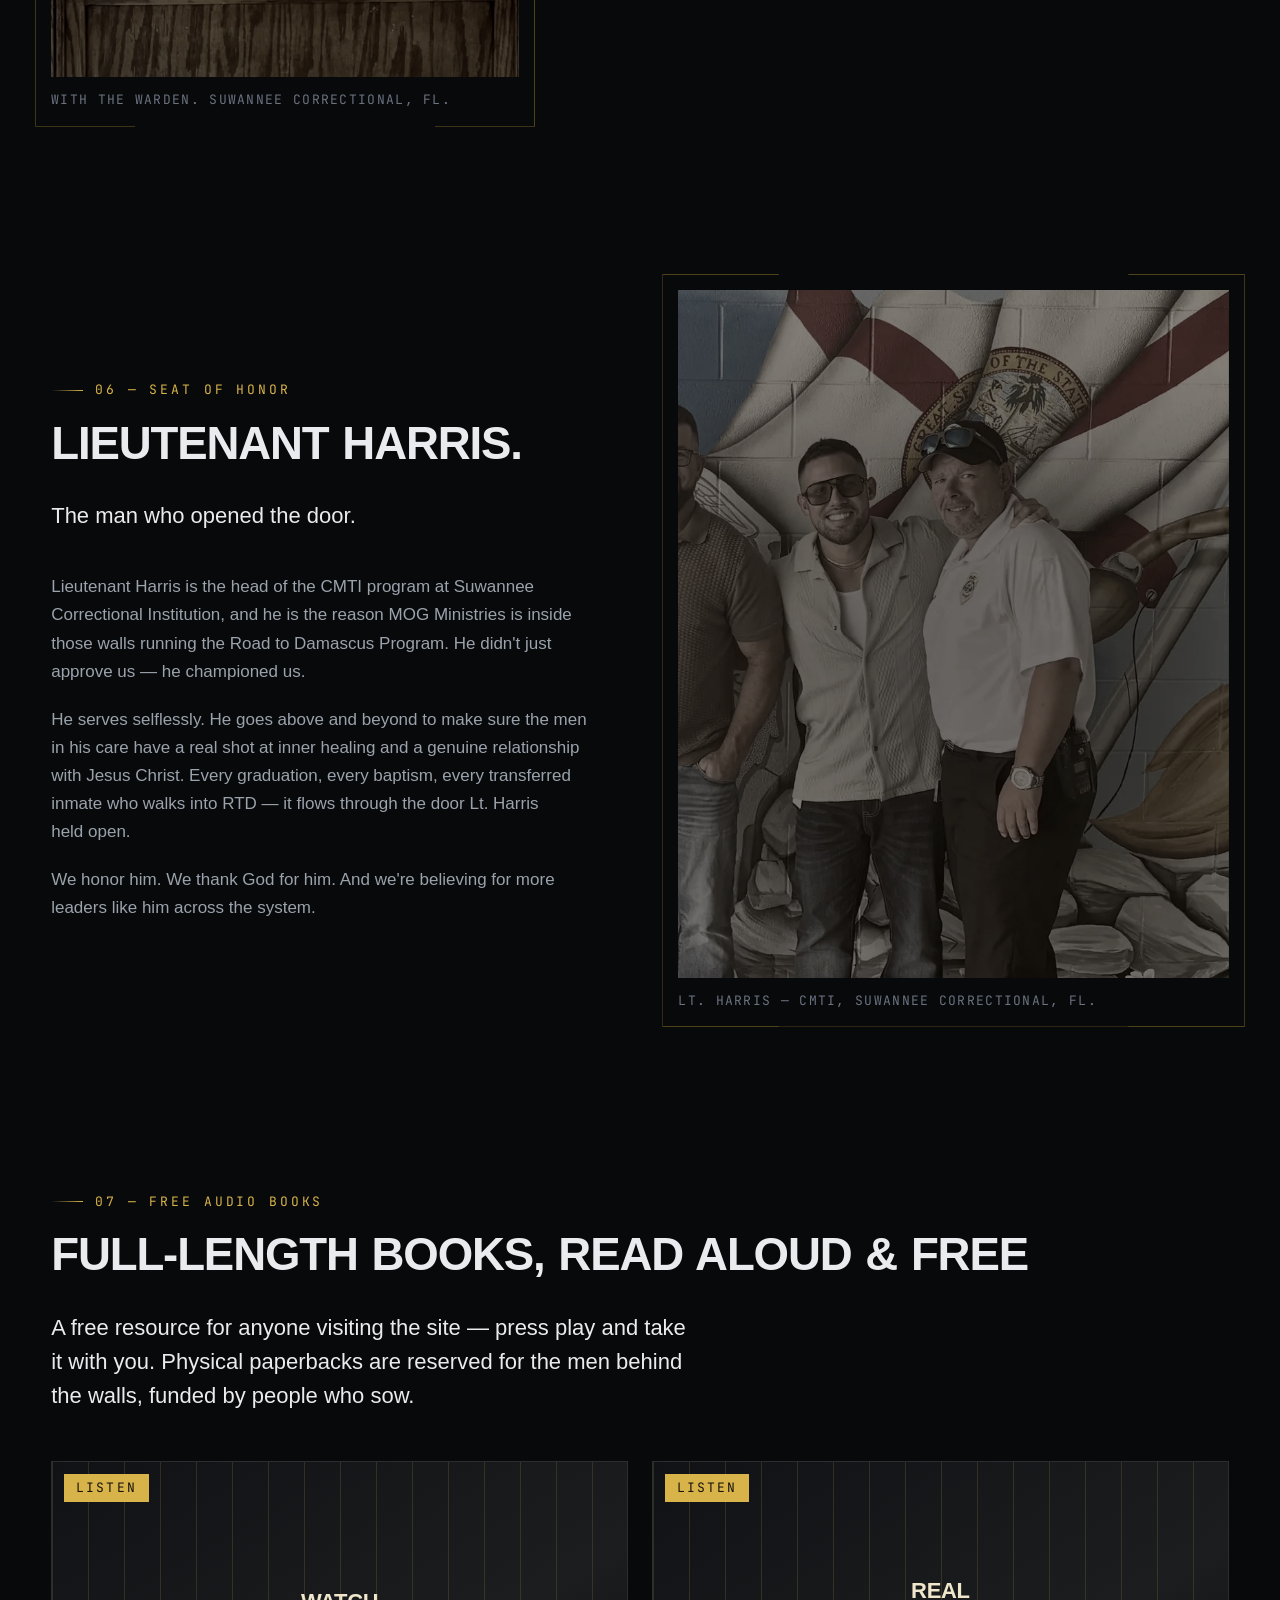
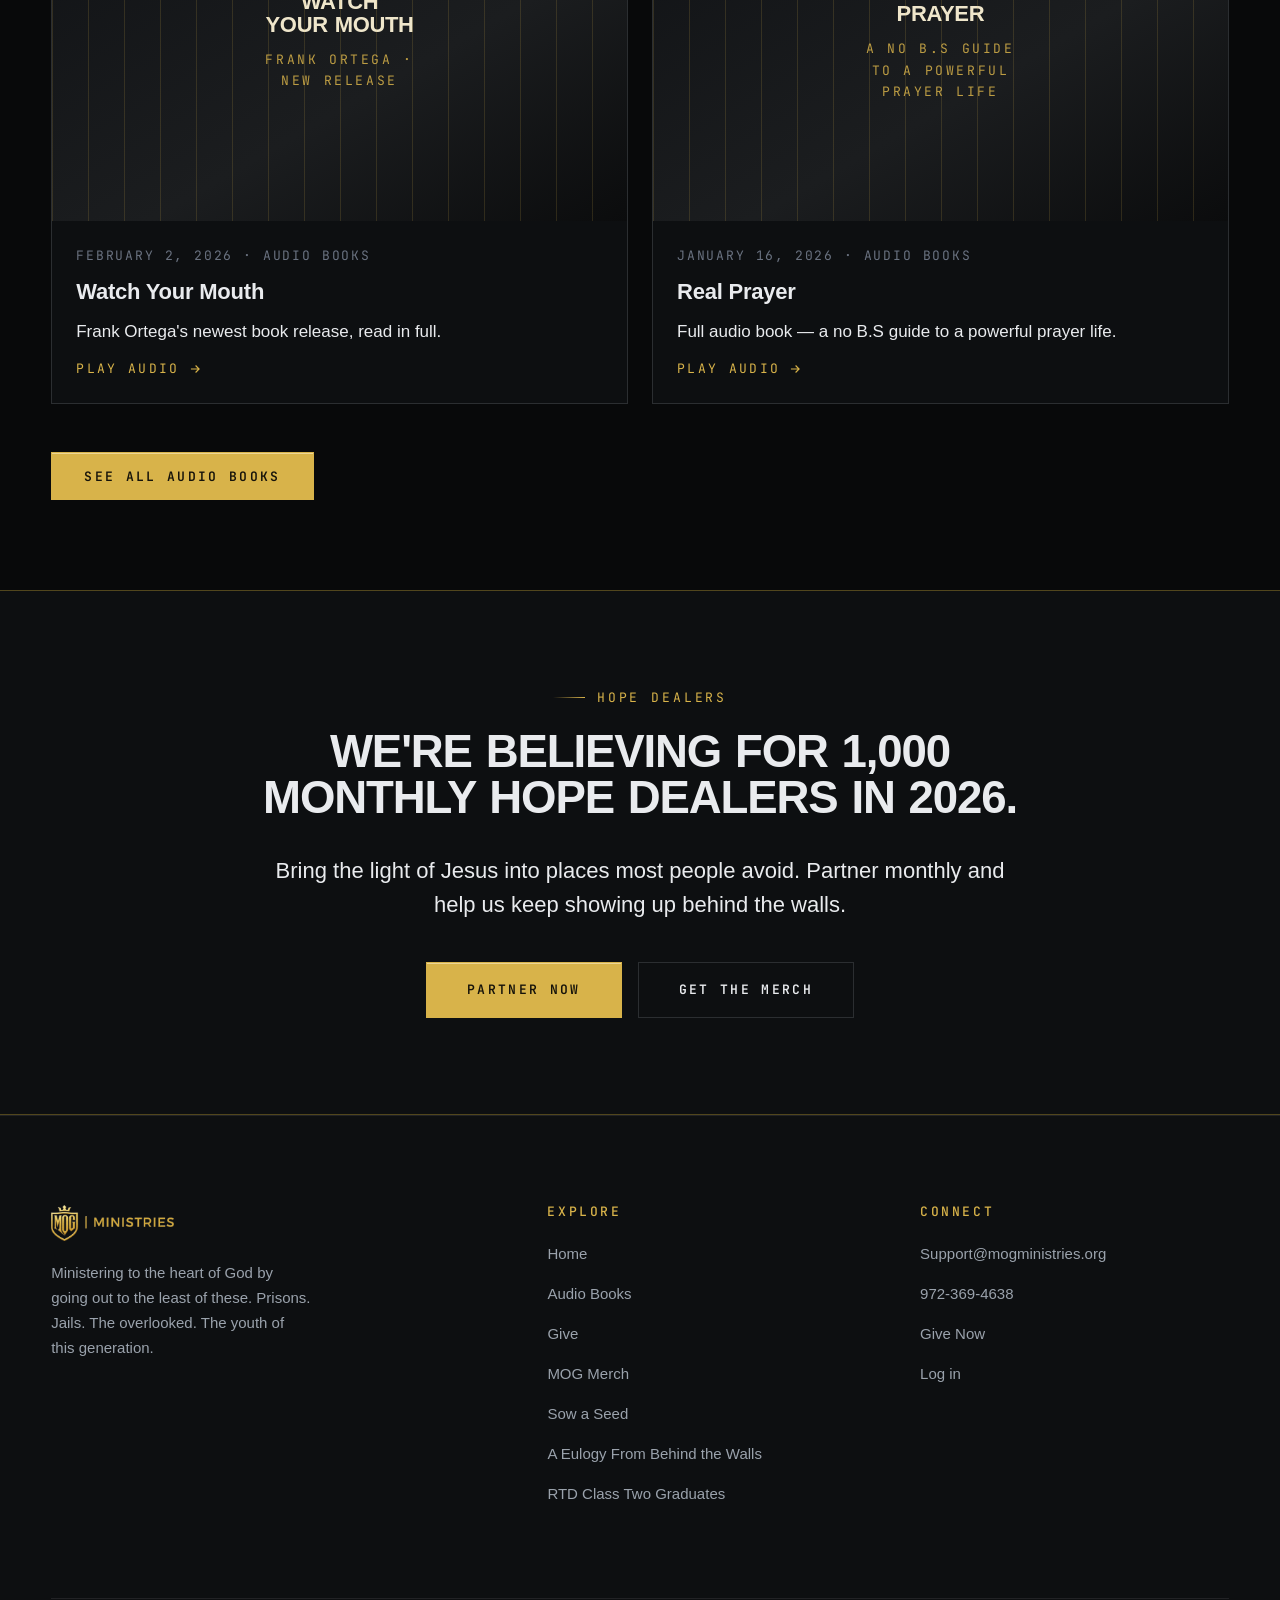
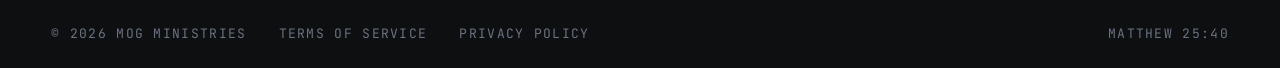
==== commit d55dcf8c: "Add RTD Class Two graduation honor page (Oct 14, 2026); update home RTD section and ledger" ====
--- a/index.html
+++ b/index.html
@@ -221,11 +221,11 @@
             </article>
             <article class="ledger__row reveal">
               <p class="ledger__stat"><span data-count="2">2</span></p>
-              <h3 class="ledger__title">RTD Program Classes<span>1 graduated, 1 near graduation</span></h3>
+              <h3 class="ledger__title">RTD Program Classes<span>2 classes graduated</span></h3>
               <p class="ledger__desc">
-                Our first RTD class graduated. The second is days away &mdash; and the State of
+                Our second RTD class graduated on October 14, 2026 &mdash; and the State of
                 Florida transferred an inmate in from another prison specifically to go through the
-                program with us.
+                program with us. <a href="./class-two.html">See Class Two &rarr;</a>
               </p>
             </article>
             <article class="ledger__row reveal">
@@ -267,8 +267,8 @@
                 <div class="bigline"><p class="gold-text">God is moving.</p></div>
                 <div class="prose">
                   <p>
-                    We <strong>graduated our first RTD class</strong> &mdash; and we're days away
-                    from graduating the second.
+                    We <strong>graduated our first RTD class</strong>, and on October 14, 2026,
+                    <strong>Class Two walked the stage</strong>.
                   </p>
                   <p>
                     Even more remarkable: the <strong>State of Florida transferred an inmate in from
@@ -279,7 +279,8 @@
                 </div>
               </div>
               <div class="btn-row mt-10 reveal">
-                <a class="btn btn--gold" href="./sow.html">Fund the RTD Program</a>
+                <a class="btn btn--gold" href="./class-two.html">Honor Class Two</a>
+                <a class="btn btn--outline" href="./sow.html">Fund the RTD Program</a>
               </div>
             </div>
             <figure class="split__media reveal">
@@ -581,6 +582,7 @@
               <li><a href="./merch.html">MOG Merch</a></li>
               <li><a href="./sow.html">Sow a Seed</a></li>
               <li><a href="./testimony.html">A Eulogy From Behind the Walls</a></li>
+              <li><a href="./class-two.html">RTD Class Two Graduates</a></li>
             </ul>
           </div>
           <div class="footer-col">
--- a/style.css
+++ b/style.css
@@ -808,3 +808,78 @@
 .t-close { font-family: var(--font-display); font-size: var(--text-xl) !important; color: var(--color-primary) !important; text-transform: uppercase; }
 .t-sign { font-family: var(--font-mono); font-size: var(--text-sm) !important; color: var(--color-text-muted) !important; letter-spacing: 0.1em; }
 .eul-reader .muted a { color: var(--color-primary); text-underline-offset: 3px; }
+.eul-sub { font-family: var(--font-display); font-size: var(--text-xl); text-transform: uppercase; letter-spacing: -0.01em; color: var(--color-primary); margin-top: var(--space-10); margin-bottom: var(--space-2); line-height: 1.1; }
+
+/* ================== RTD Class Two graduation page ================== */
+.grad-hero { position: relative; padding-top: clamp(var(--space-12), 9vh, 6rem); padding-bottom: clamp(var(--space-12), 8vh, 5rem); border-bottom: 1px solid var(--color-divider); overflow: hidden; }
+.grad-hero::before {
+  content: ''; position: absolute; inset: 0; z-index: -1; pointer-events: none;
+  background: radial-gradient(60% 50% at 50% 0%, color-mix(in oklab, var(--color-primary) 16%, transparent), transparent 70%);
+}
+.grad-hero__inner { text-align: center; }
+.grad-hero__inner .eyebrow { justify-content: center; }
+.grad-hero__title {
+  font-family: var(--font-display); font-size: clamp(2.75rem, 1.4rem + 6vw, 6.5rem); line-height: 0.92;
+  text-transform: uppercase; letter-spacing: -0.035em; margin-top: var(--space-5);
+}
+.grad-hero__date {
+  margin-top: var(--space-6); font-family: var(--font-mono); font-size: var(--text-xs); letter-spacing: 0.16em;
+  text-transform: uppercase; color: var(--color-text-muted);
+}
+.grad-class { margin-top: clamp(var(--space-10), 6vh, var(--space-16)); }
+.grad-class__frame {
+  position: relative; padding: clamp(6px, 1vw, 12px); border: 1px solid var(--color-border-gold, rgba(212,177,106,.5));
+  background: linear-gradient(180deg, color-mix(in oklab, var(--color-primary) 10%, transparent), transparent);
+  box-shadow: 0 30px 80px rgba(0,0,0,.45);
+}
+.grad-class__frame::before, .grad-class__frame::after {
+  content: ''; position: absolute; width: 28px; height: 28px; border-color: var(--color-primary); border-style: solid;
+}
+.grad-class__frame::before { top: -6px; left: -6px; border-width: 2px 0 0 2px; }
+.grad-class__frame::after { bottom: -6px; right: -6px; border-width: 0 2px 2px 0; }
+.grad-class__frame img { width: 100%; height: auto; display: block; }
+.grad-class figcaption, .honor-card figcaption {
+  font-family: var(--font-mono); font-size: var(--text-xs); letter-spacing: 0.12em; text-transform: uppercase; color: var(--color-text-muted);
+}
+.grad-class figcaption { margin-top: var(--space-4); text-align: center; }
+
+.grad-intro { display: grid; gap: var(--space-8); align-items: start; }
+@media (min-width: 900px) { .grad-intro { grid-template-columns: 0.9fr 1.1fr; gap: var(--space-16); } }
+.grad-intro .prose p { font-size: var(--text-lg); }
+.grad-verse {
+  margin: clamp(var(--space-12), 8vh, var(--space-20)) auto 0; max-width: 34ch; text-align: center;
+  padding-top: var(--space-10); border-top: 1px solid var(--color-border-gold, rgba(212,177,106,.4));
+}
+.grad-verse p { font-family: var(--font-display); font-size: clamp(1.5rem, 1rem + 2vw, 2.4rem); line-height: 1.15; text-transform: uppercase; letter-spacing: -0.015em; }
+.grad-verse cite { display: block; margin-top: var(--space-5); font-style: normal; font-family: var(--font-mono); font-size: var(--text-xs); letter-spacing: 0.16em; text-transform: uppercase; color: var(--color-primary); }
+
+.honor-roll { background: color-mix(in oklab, var(--color-primary) 4%, var(--color-bg)); border-block: 1px solid var(--color-divider); }
+.honor-grid { display: grid; gap: clamp(var(--space-5), 2.4vw, var(--space-8)); grid-template-columns: repeat(auto-fill, minmax(min(100%, 260px), 1fr)); }
+.honor-card { margin: 0; }
+.honor-card__frame {
+  position: relative; overflow: hidden; border: 1px solid var(--color-border-gold, rgba(212,177,106,.45)); padding: 6px;
+  background: var(--color-bg); transition: transform 260ms var(--ease-out, ease), box-shadow 260ms var(--ease-out, ease);
+}
+.honor-card__frame img { width: 100%; height: auto; aspect-ratio: 3 / 4; object-fit: cover; display: block; transition: transform 500ms var(--ease-out, ease); }
+.honor-card:hover .honor-card__frame { transform: translateY(-4px); box-shadow: 0 22px 50px rgba(0,0,0,.4); }
+.honor-card:hover .honor-card__frame img { transform: scale(1.03); }
+.honor-card figcaption { display: flex; justify-content: space-between; gap: var(--space-3); margin-top: var(--space-3); }
+.honor-card__no { color: var(--color-primary); }
+
+.grad-thanks { max-width: 56ch; margin-inline: auto; text-align: center; }
+.grad-thanks .eyebrow { justify-content: center; }
+.grad-thanks .h-section { margin-top: var(--space-4); }
+.grad-thanks p:last-child { margin-top: var(--space-6); font-size: var(--text-lg); color: var(--color-text-muted); }
+@media (prefers-reduced-motion: reduce) { .honor-card__frame, .honor-card__frame img { transition: none; } }
+.ledger__desc a { color: var(--color-primary); text-underline-offset: 3px; white-space: nowrap; }
+.grad-hero__inner .eyebrow { display: inline-flex; }
+.grad-hero__date { max-width: none; margin-inline: auto; }
+.grad-verse { max-width: 900px; }
+.grad-verse p { max-width: none; }
+.honor-card figcaption { flex-wrap: nowrap; white-space: nowrap; font-size: 0.68rem; }
+.grad-thanks p, .grad-thanks .h-section { margin-inline: auto; }
+@media (max-width: 640px) {
+  .honor-grid { grid-template-columns: repeat(2, 1fr); gap: var(--space-4); }
+  .honor-card__frame { padding: 4px; }
+  .honor-card figcaption { flex-direction: column; gap: 2px; font-size: 0.6rem; white-space: normal; }
+}
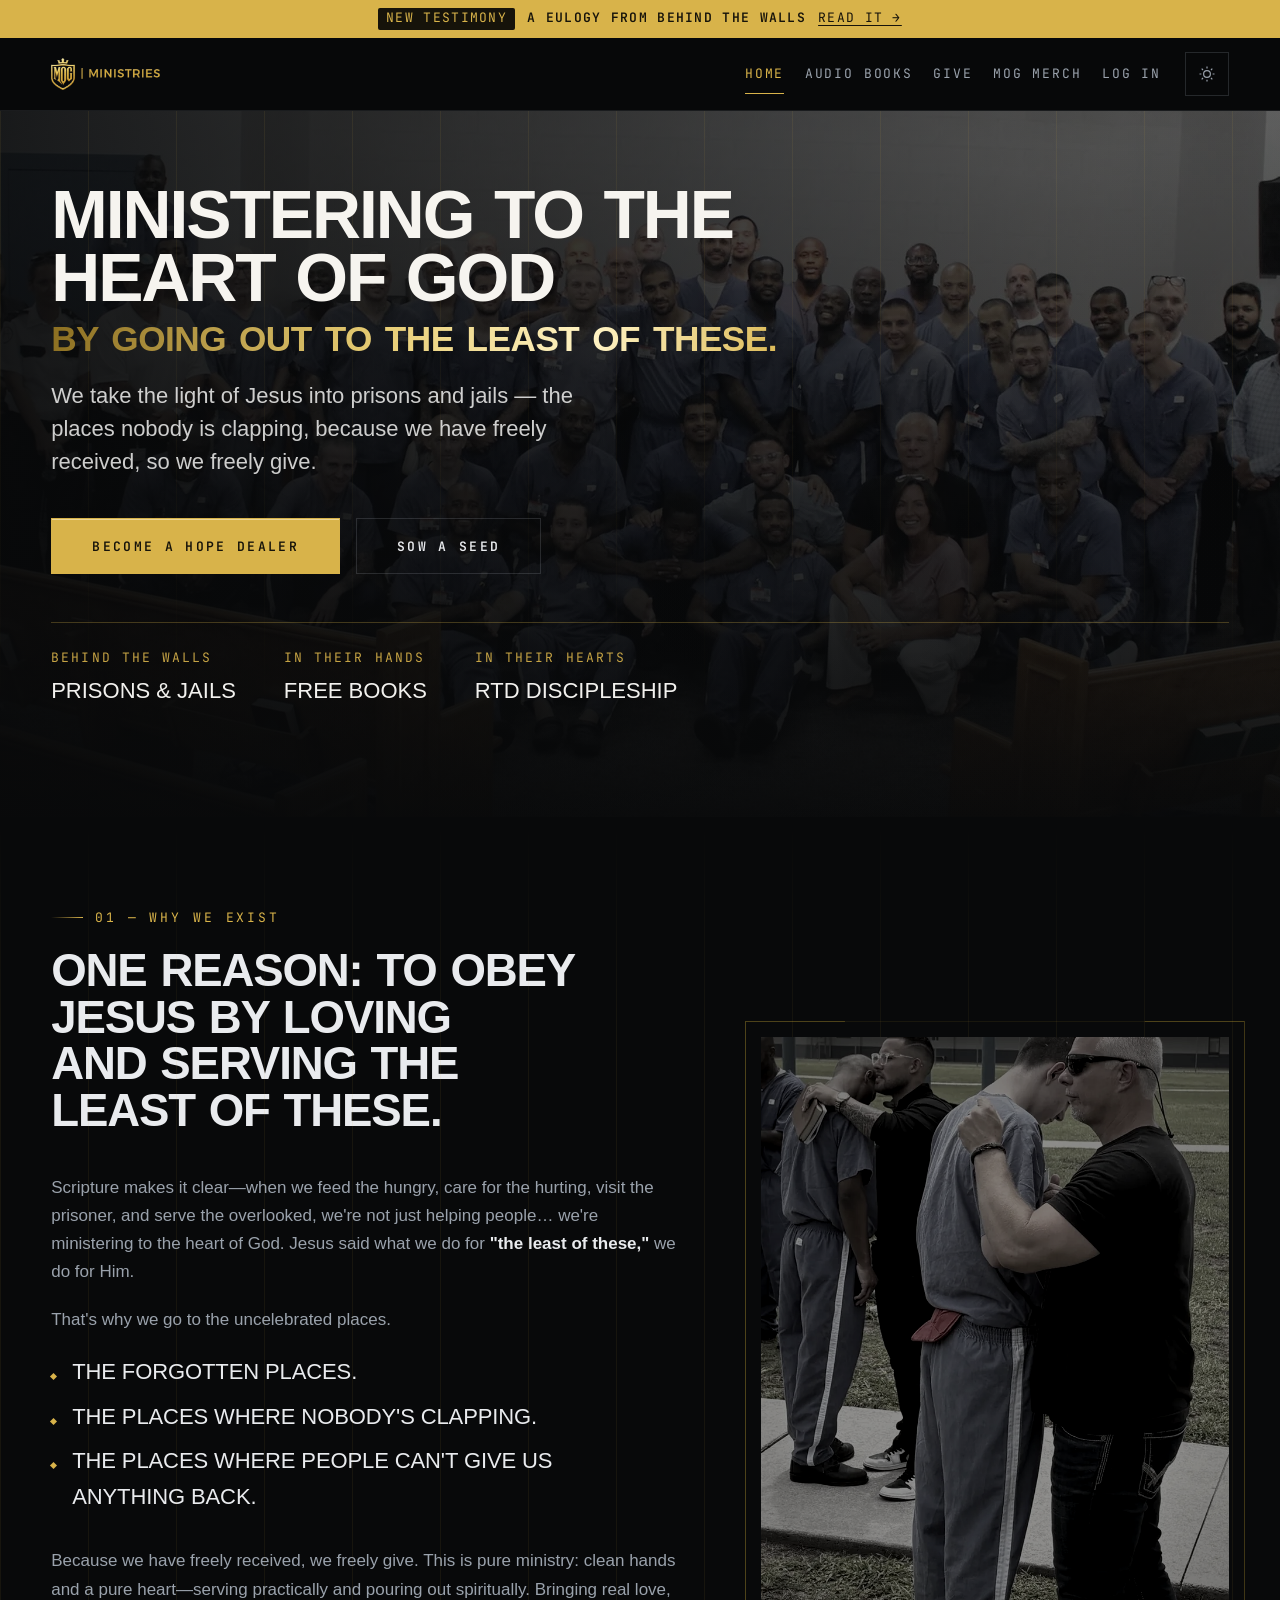
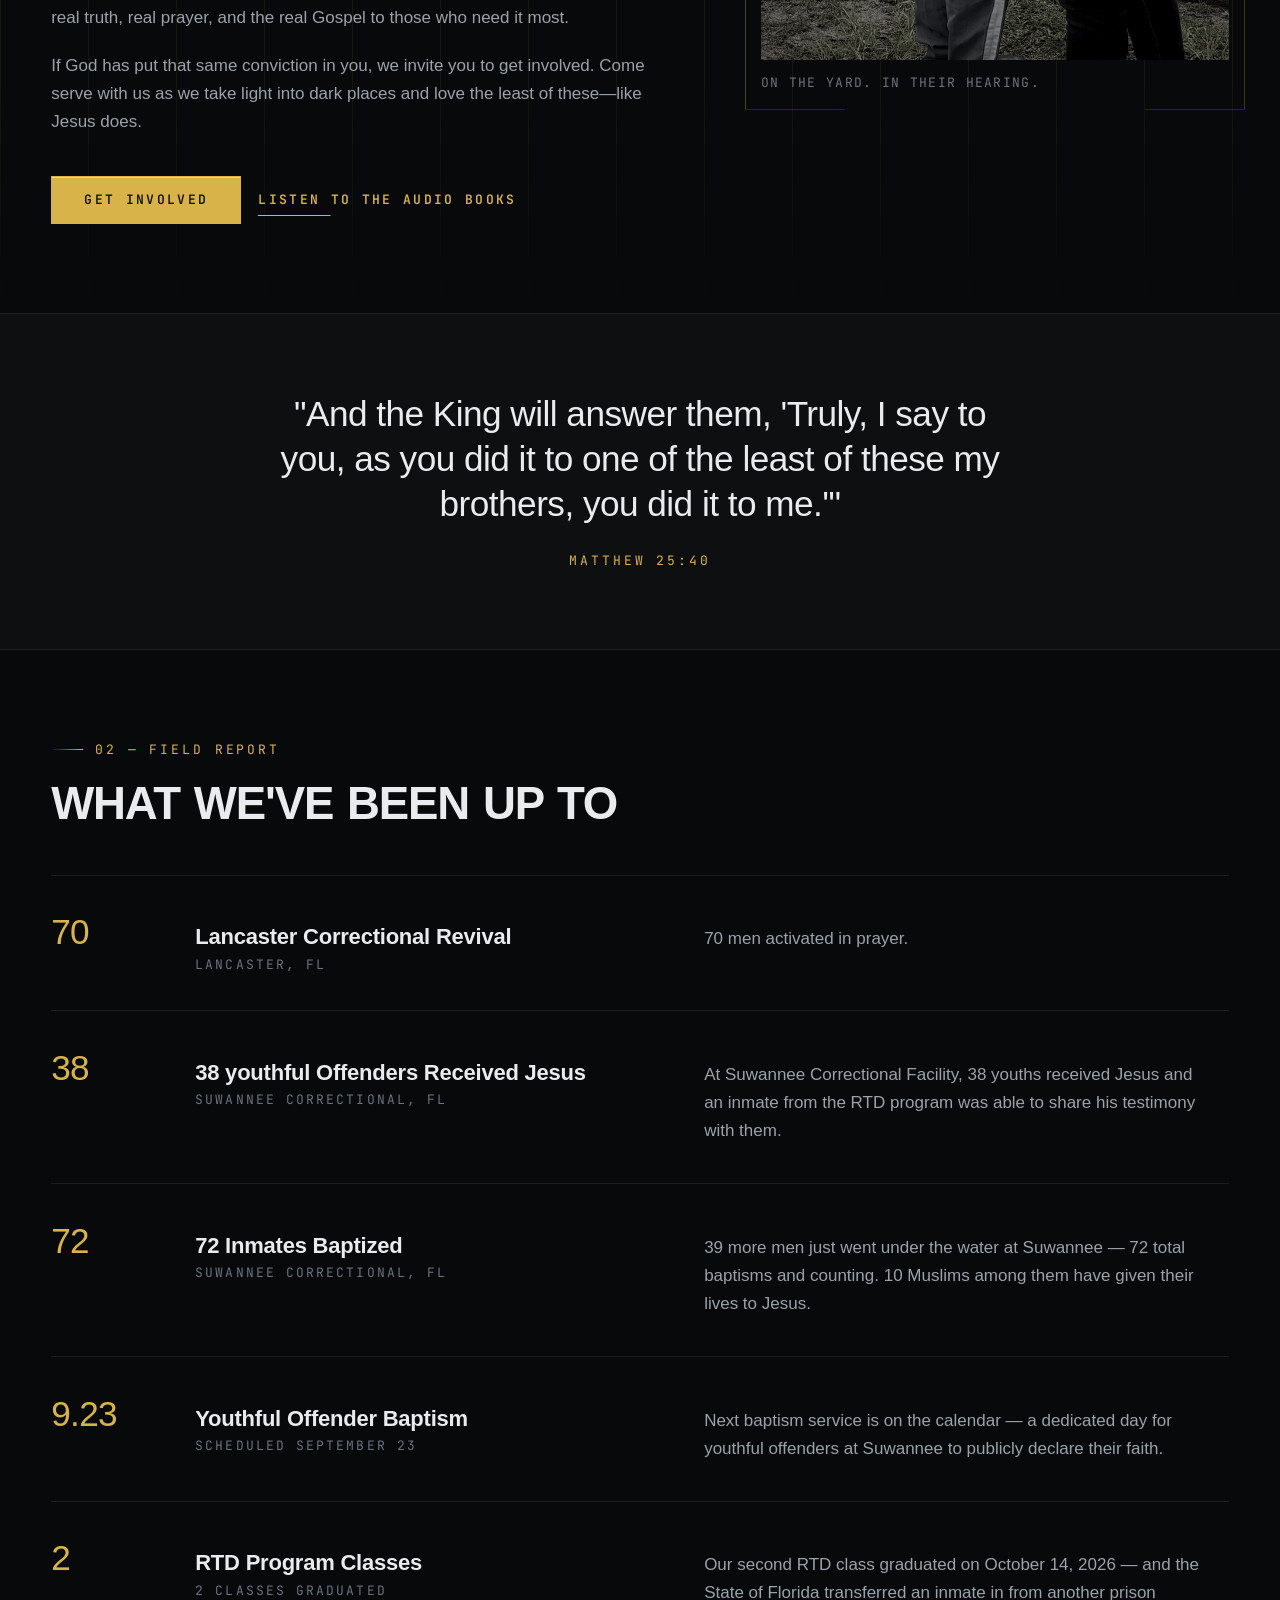
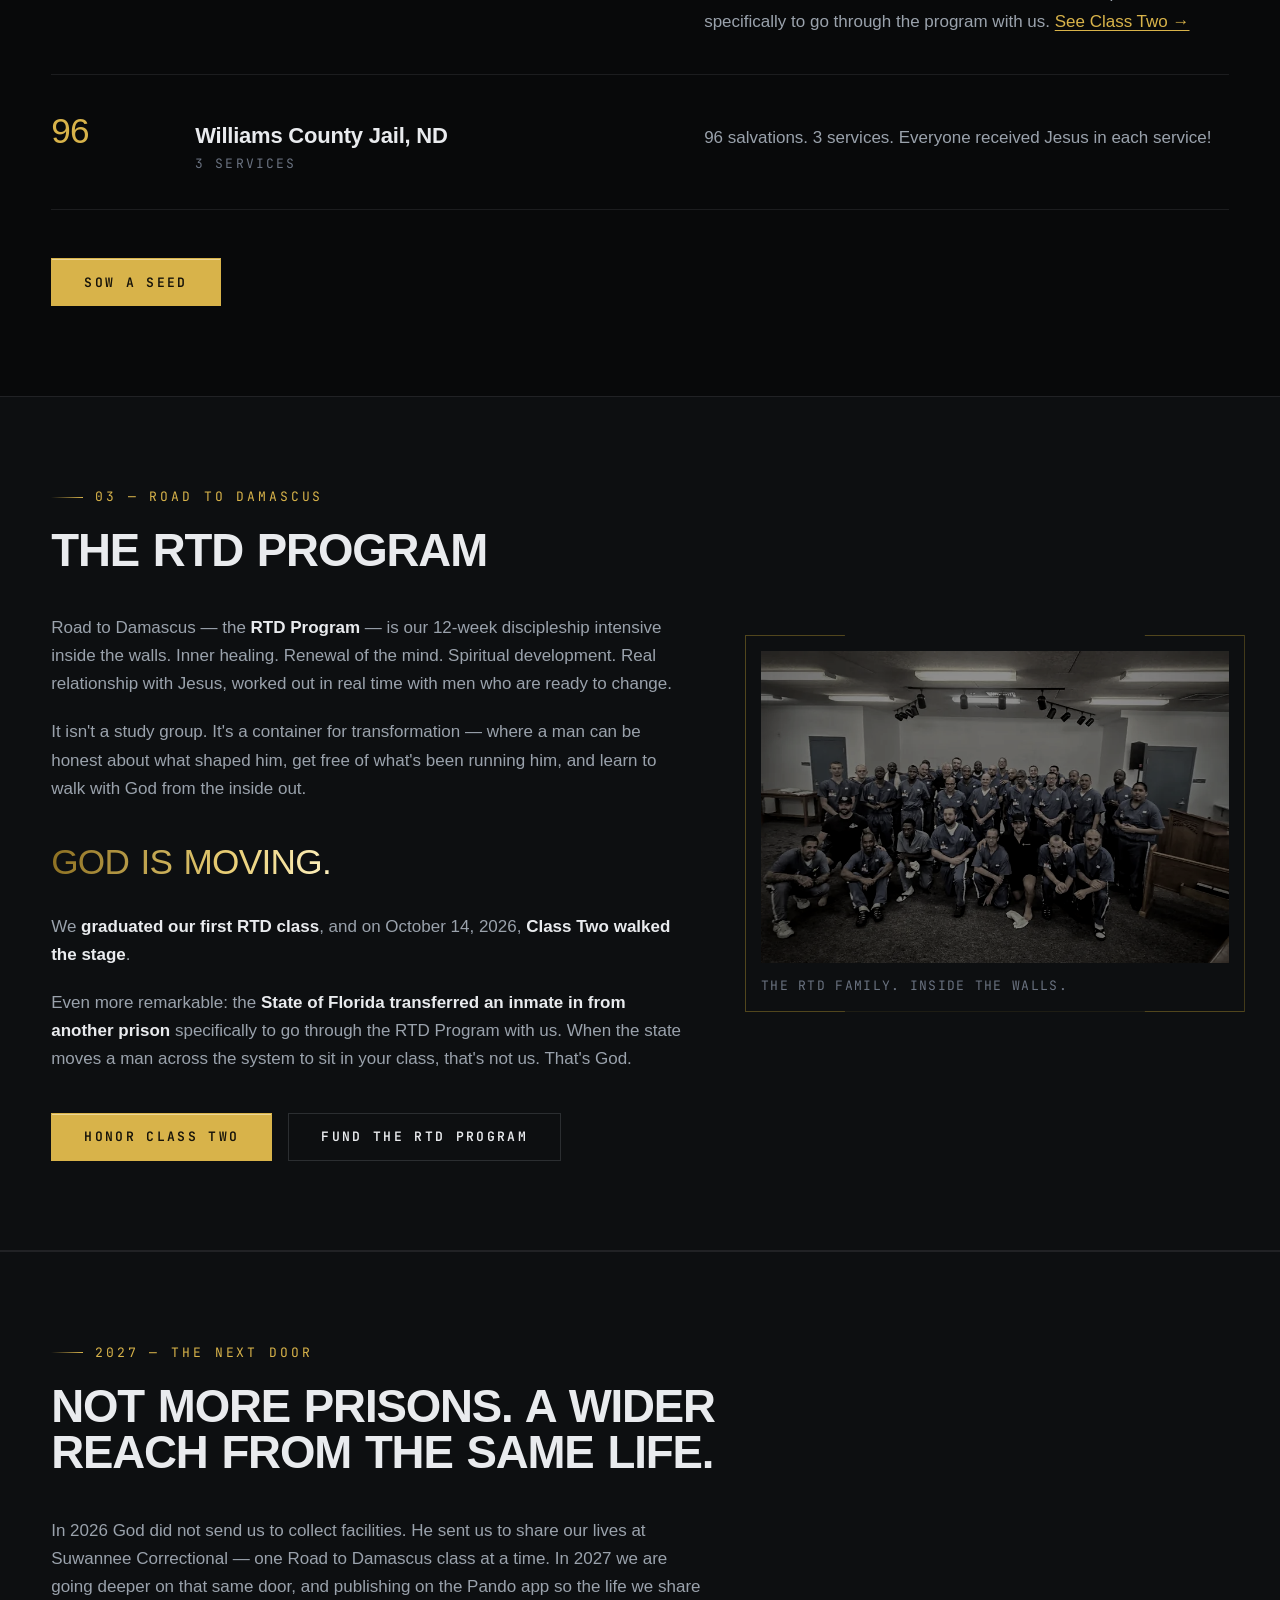
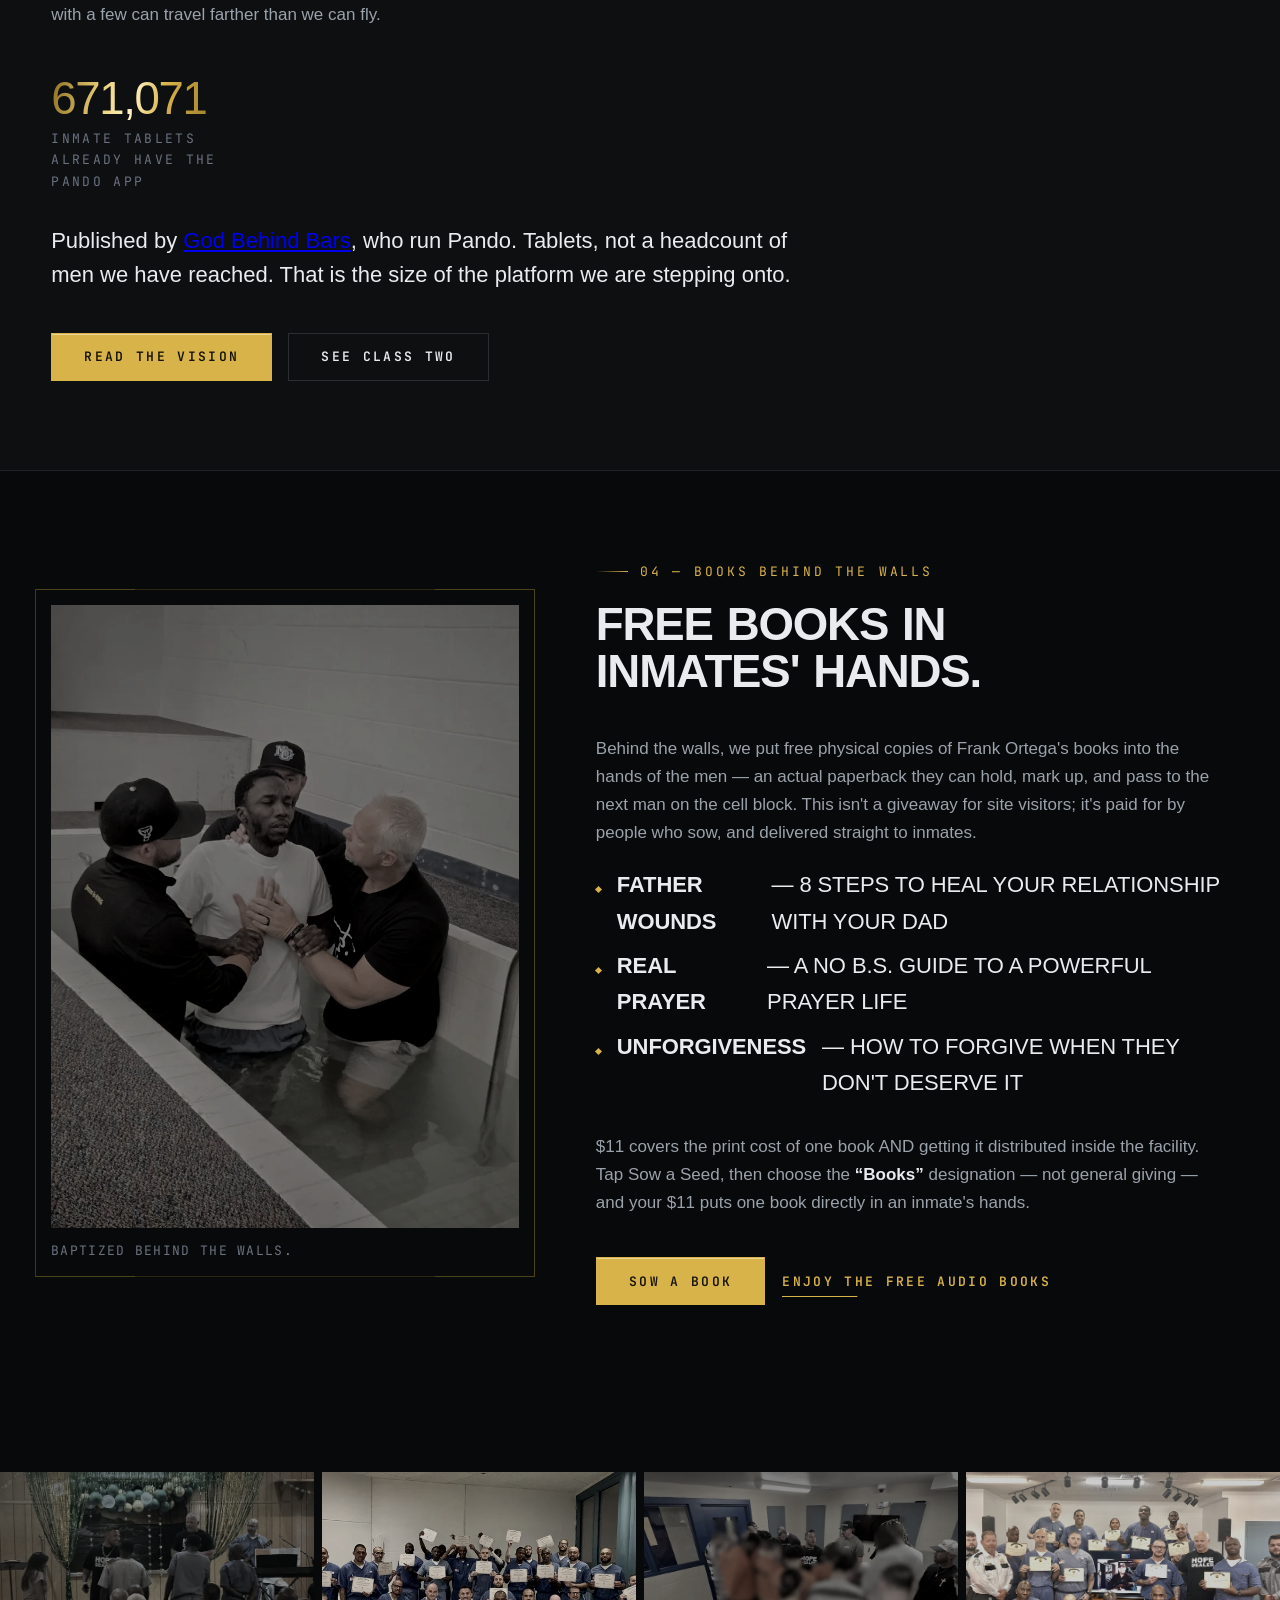
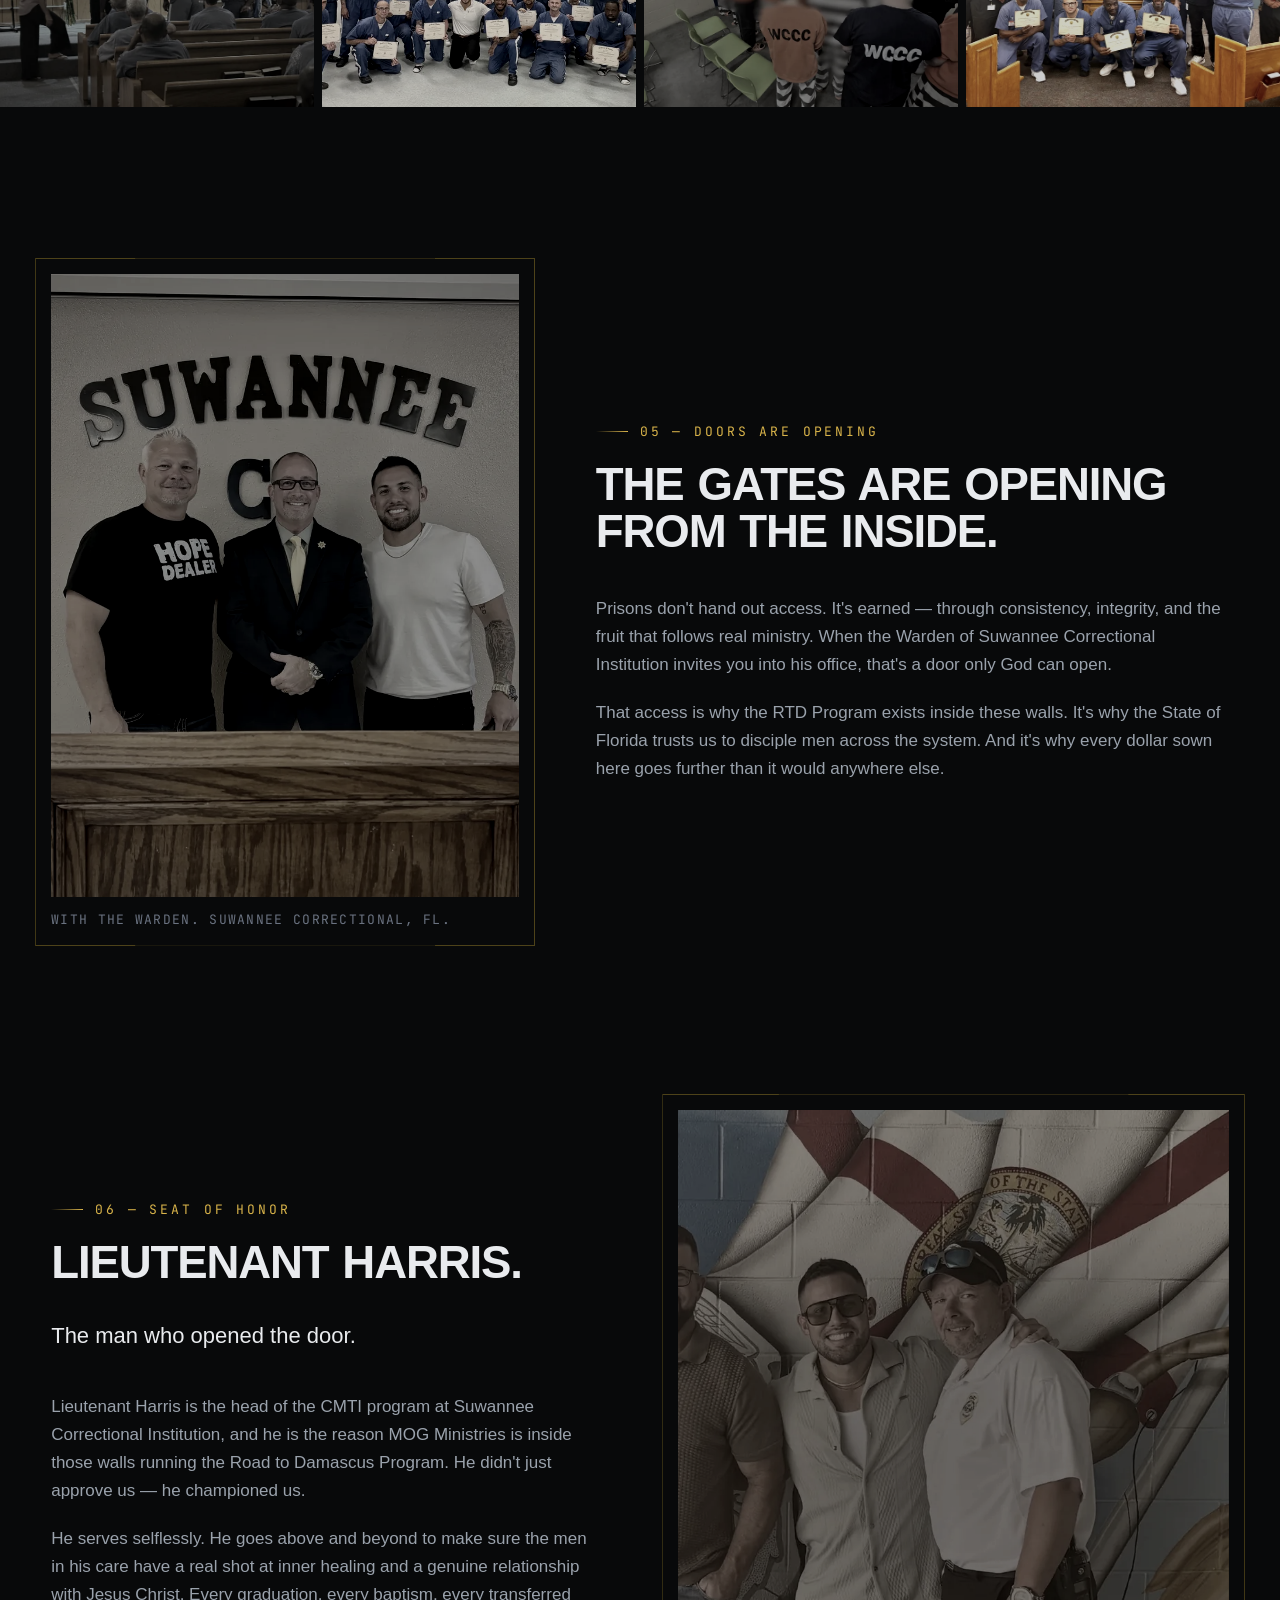
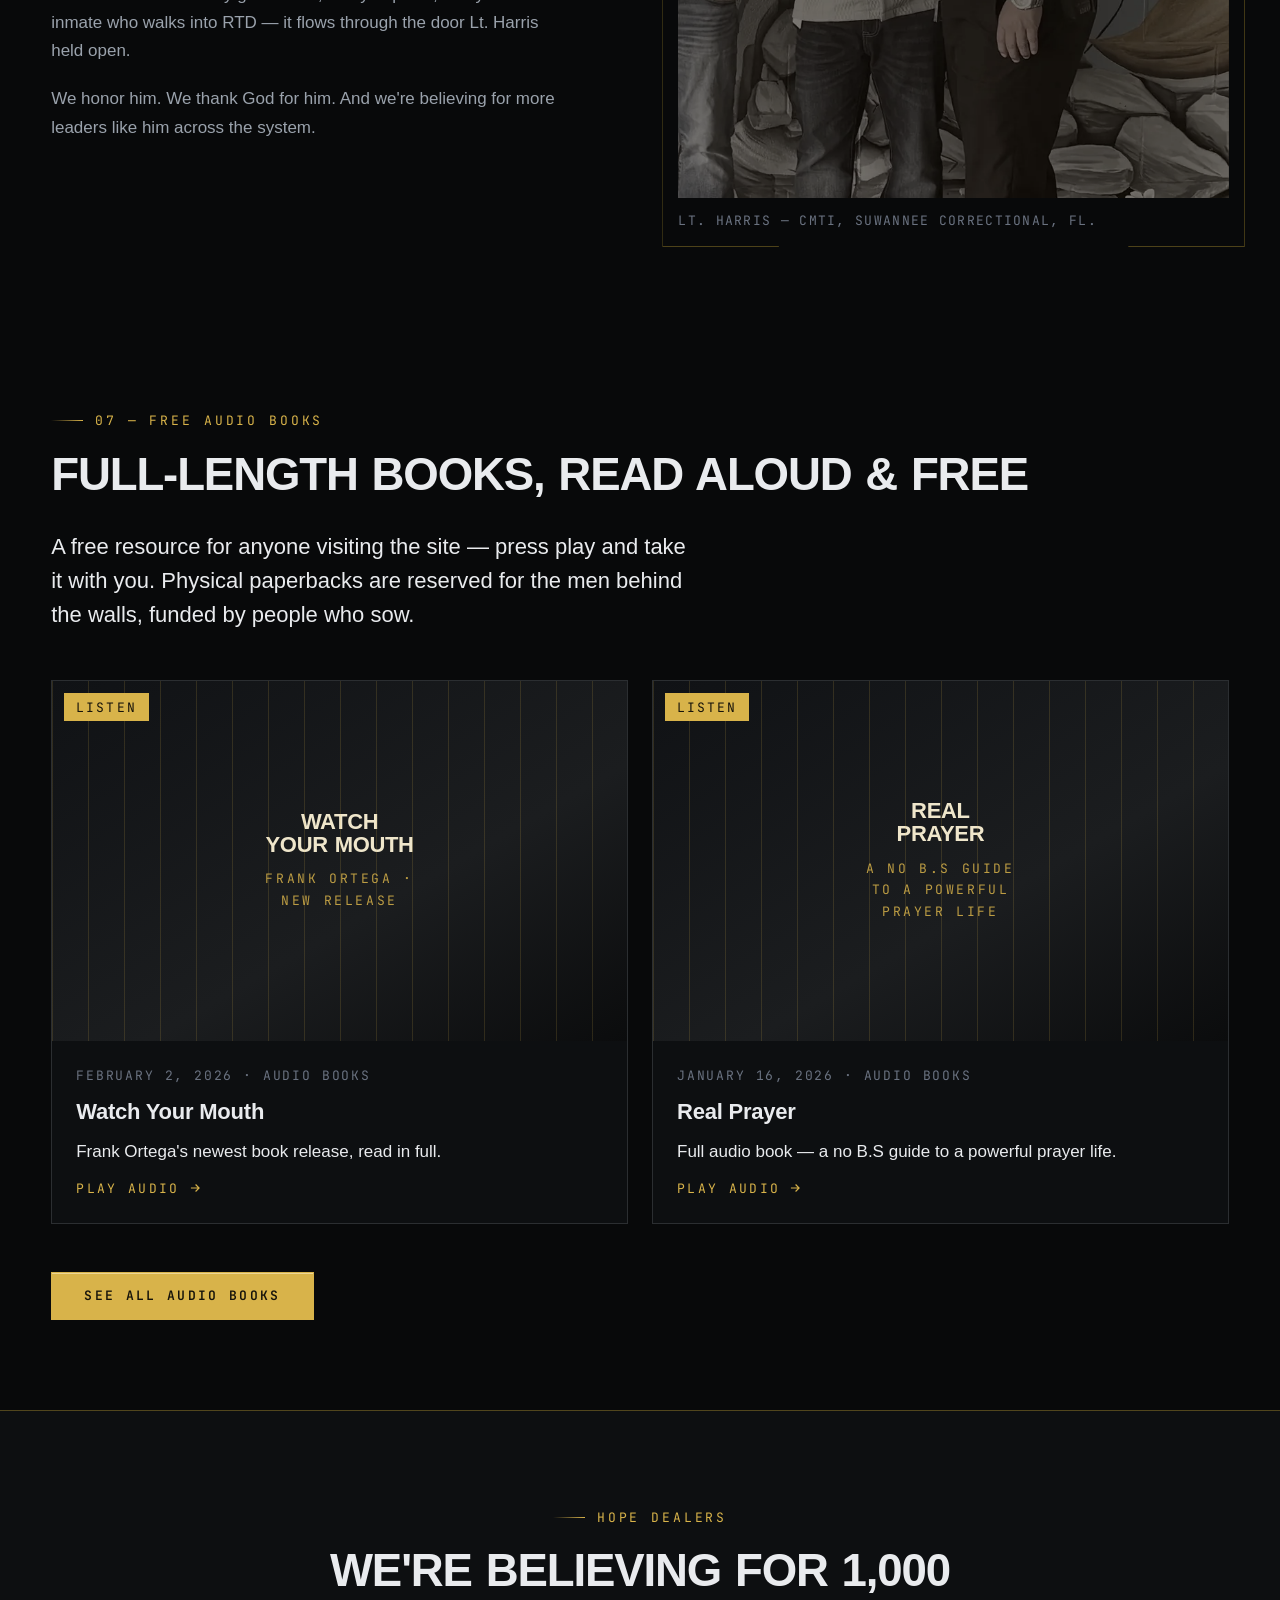
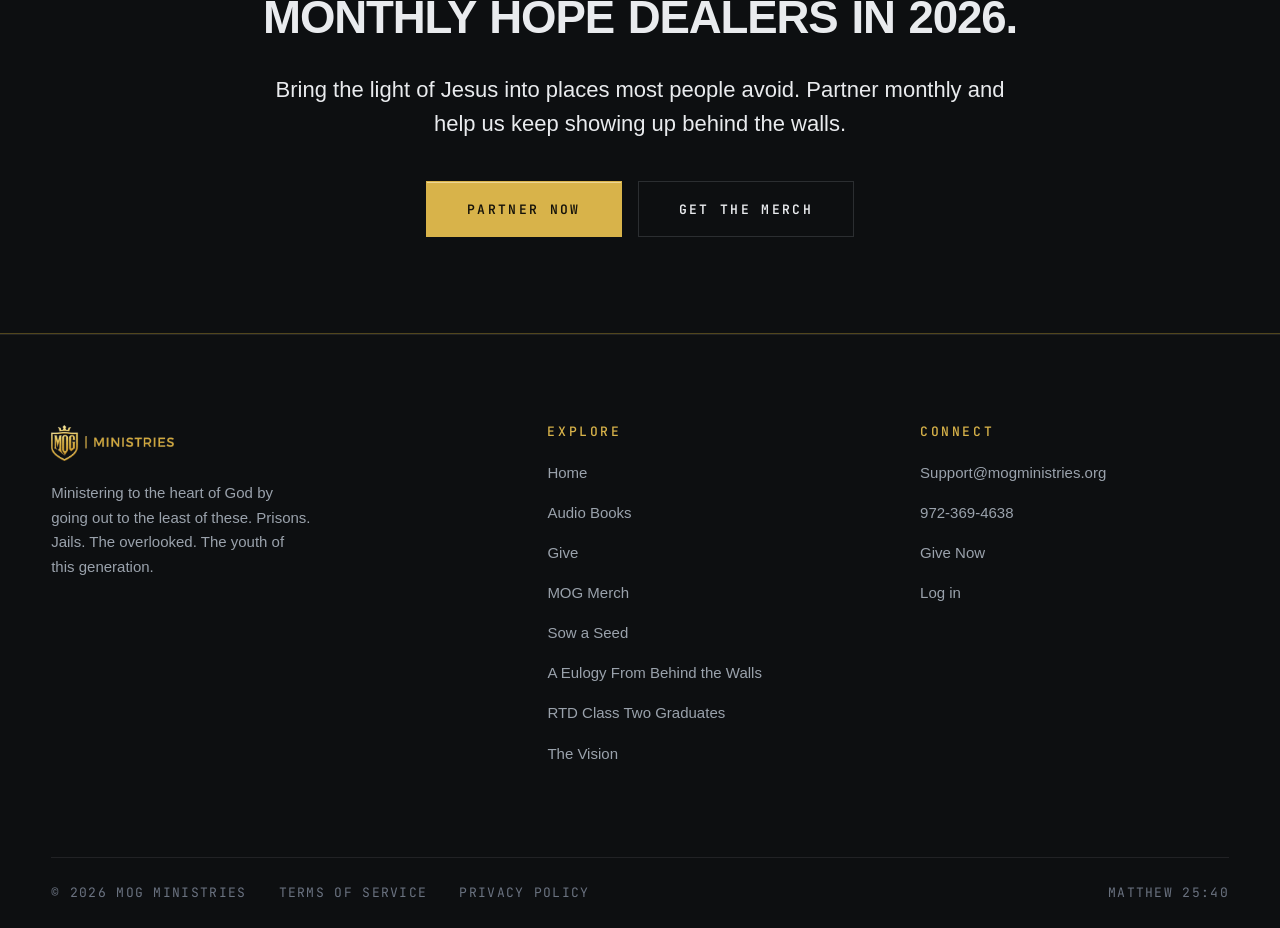
==== commit e1c7f616: "Add the 2026–2027 vision page. Publish the depth-over-width direction and God Behind Bars' Pando tab" ====
--- a/index.html
+++ b/index.html
@@ -301,6 +301,38 @@
         </div>
       </section>
 
+      <!-- ============================ VISION ============================ -->
+      <section class="section section--panel" aria-labelledby="vision-title">
+        <div class="shell">
+          <p class="eyebrow">2027 &mdash; The next door</p>
+          <h2 class="h-section reveal" id="vision-title">Not more prisons. A wider reach from the same life.</h2>
+          <div class="prose mt-10 reveal">
+            <p>
+              In 2026 God did not send us to collect facilities. He sent us to share our lives at
+              Suwannee Correctional &mdash; one Road to Damascus class at a time. In 2027 we are
+              going deeper on that same door, and publishing on the Pando app so the life we share
+              with a few can travel farther than we can fly.
+            </p>
+          </div>
+          <div class="statline mt-12 reveal">
+            <div>
+              <span class="n gold-text">671,071</span>
+              <span class="l">Inmate tablets already have the Pando app</span>
+            </div>
+          </div>
+          <p class="lede muted mt-8 reveal" style="max-width: 62ch">
+            Published by
+            <a href="https://www.godbehindbars.com/about" target="_blank" rel="noopener noreferrer">God Behind Bars</a>,
+            who run Pando. Tablets, not a headcount of men we have reached. That is the size of the
+            platform we are stepping onto.
+          </p>
+          <div class="btn-row mt-10 reveal">
+            <a class="btn btn--gold" href="./vision.html">Read the vision</a>
+            <a class="btn btn--outline" href="./class-two.html">See Class Two</a>
+          </div>
+        </div>
+      </section>
+
       <!-- ============================ BOOKS IN HANDS ============================ -->
       <section class="section" aria-labelledby="books-title">
         <div class="shell">
@@ -583,6 +615,7 @@
               <li><a href="./sow.html">Sow a Seed</a></li>
               <li><a href="./testimony.html">A Eulogy From Behind the Walls</a></li>
               <li><a href="./class-two.html">RTD Class Two Graduates</a></li>
+              <li><a href="./vision.html">The Vision</a></li>
             </ul>
           </div>
           <div class="footer-col">
--- a/style.css
+++ b/style.css
@@ -883,3 +883,9 @@
   .honor-card__frame { padding: 4px; }
   .honor-card figcaption { flex-direction: column; gap: 2px; font-size: 0.6rem; white-space: normal; }
 }
+.grad-pull { font-family: var(--font-display); font-size: clamp(1.4rem, 1rem + 1.4vw, 2rem) !important; line-height: 1.15; text-transform: uppercase; letter-spacing: -0.015em; color: var(--color-primary) !important; padding-left: var(--space-5); border-left: 3px solid var(--color-primary); }
+.grad-letter { max-width: 62ch; margin-inline: auto; }
+.grad-letter .h-section { margin-top: var(--space-4); }
+.grad-letter .prose p { font-size: var(--text-lg); }
+.grad-letter__sign { margin-top: var(--space-8); font-family: var(--font-mono); font-size: var(--text-sm); letter-spacing: 0.14em; text-transform: uppercase; color: var(--color-primary); }
+.honor-roll__head .h-section { max-width: none; }
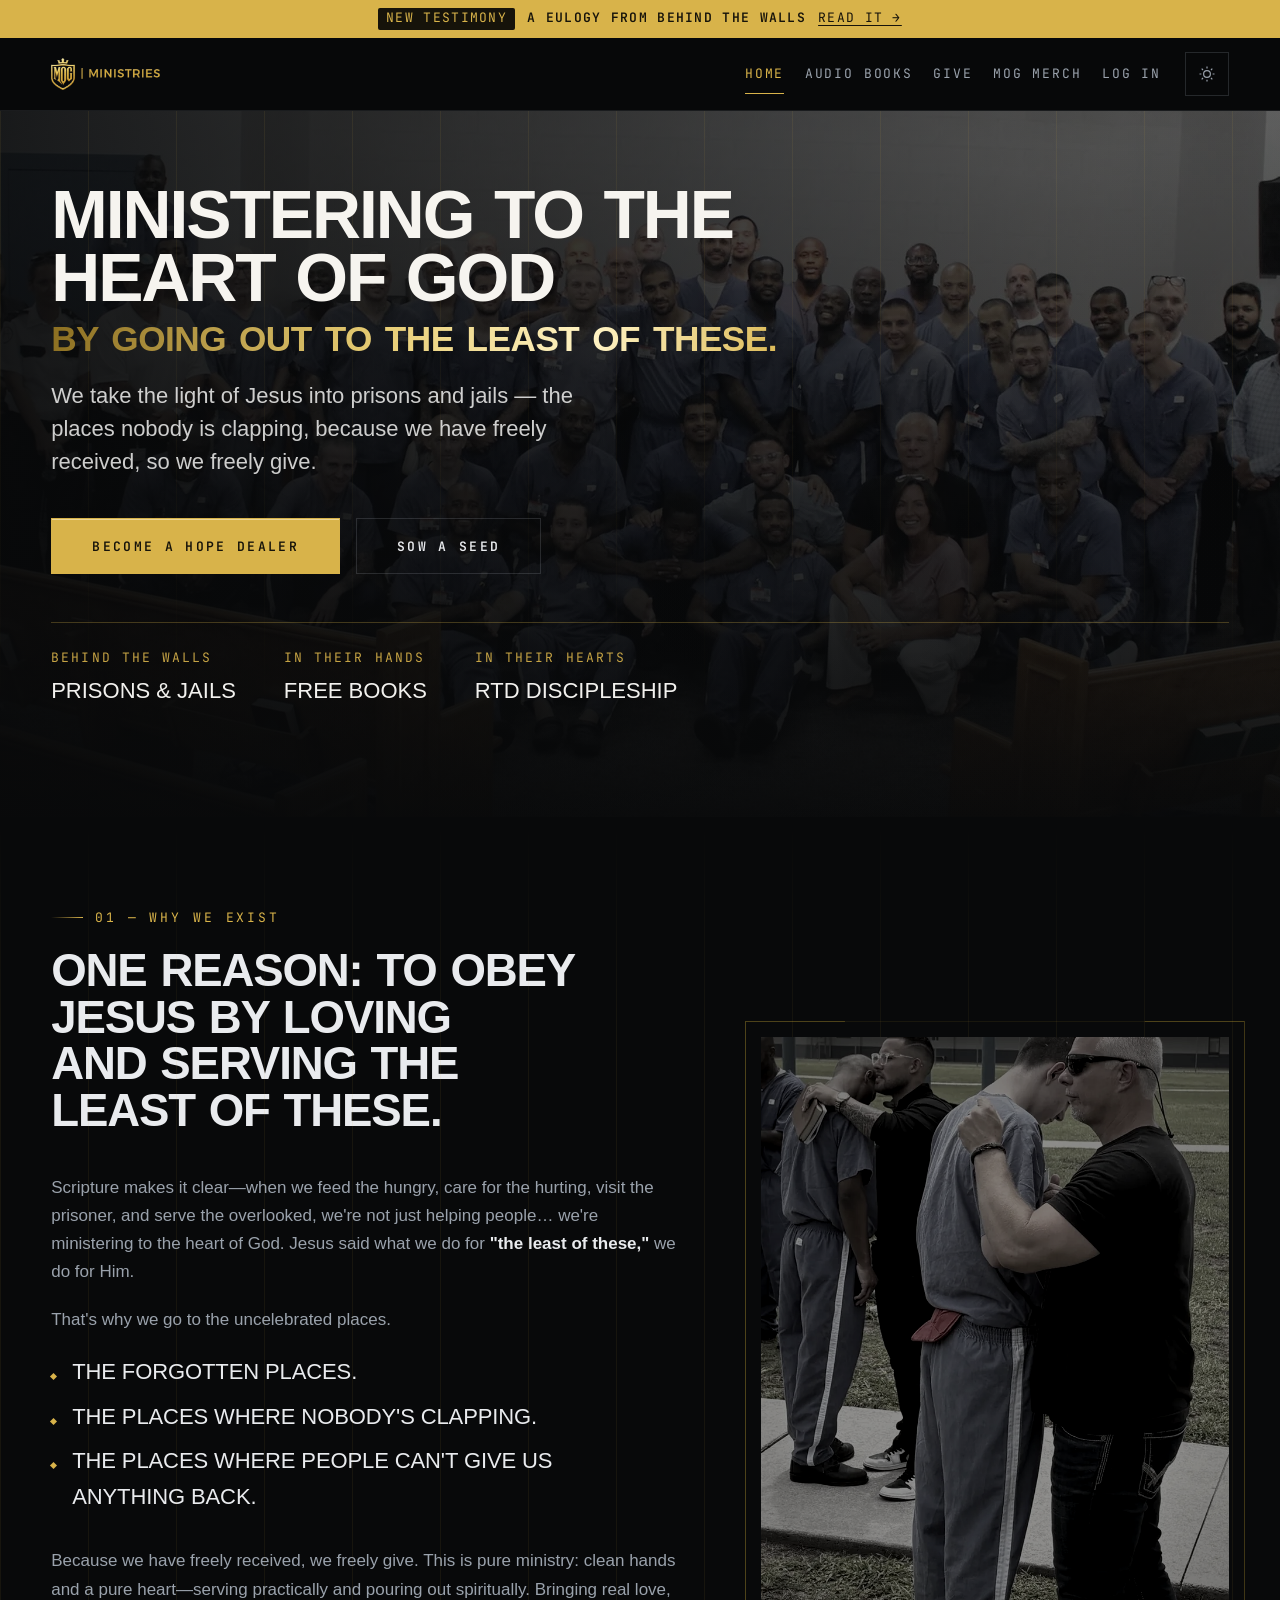
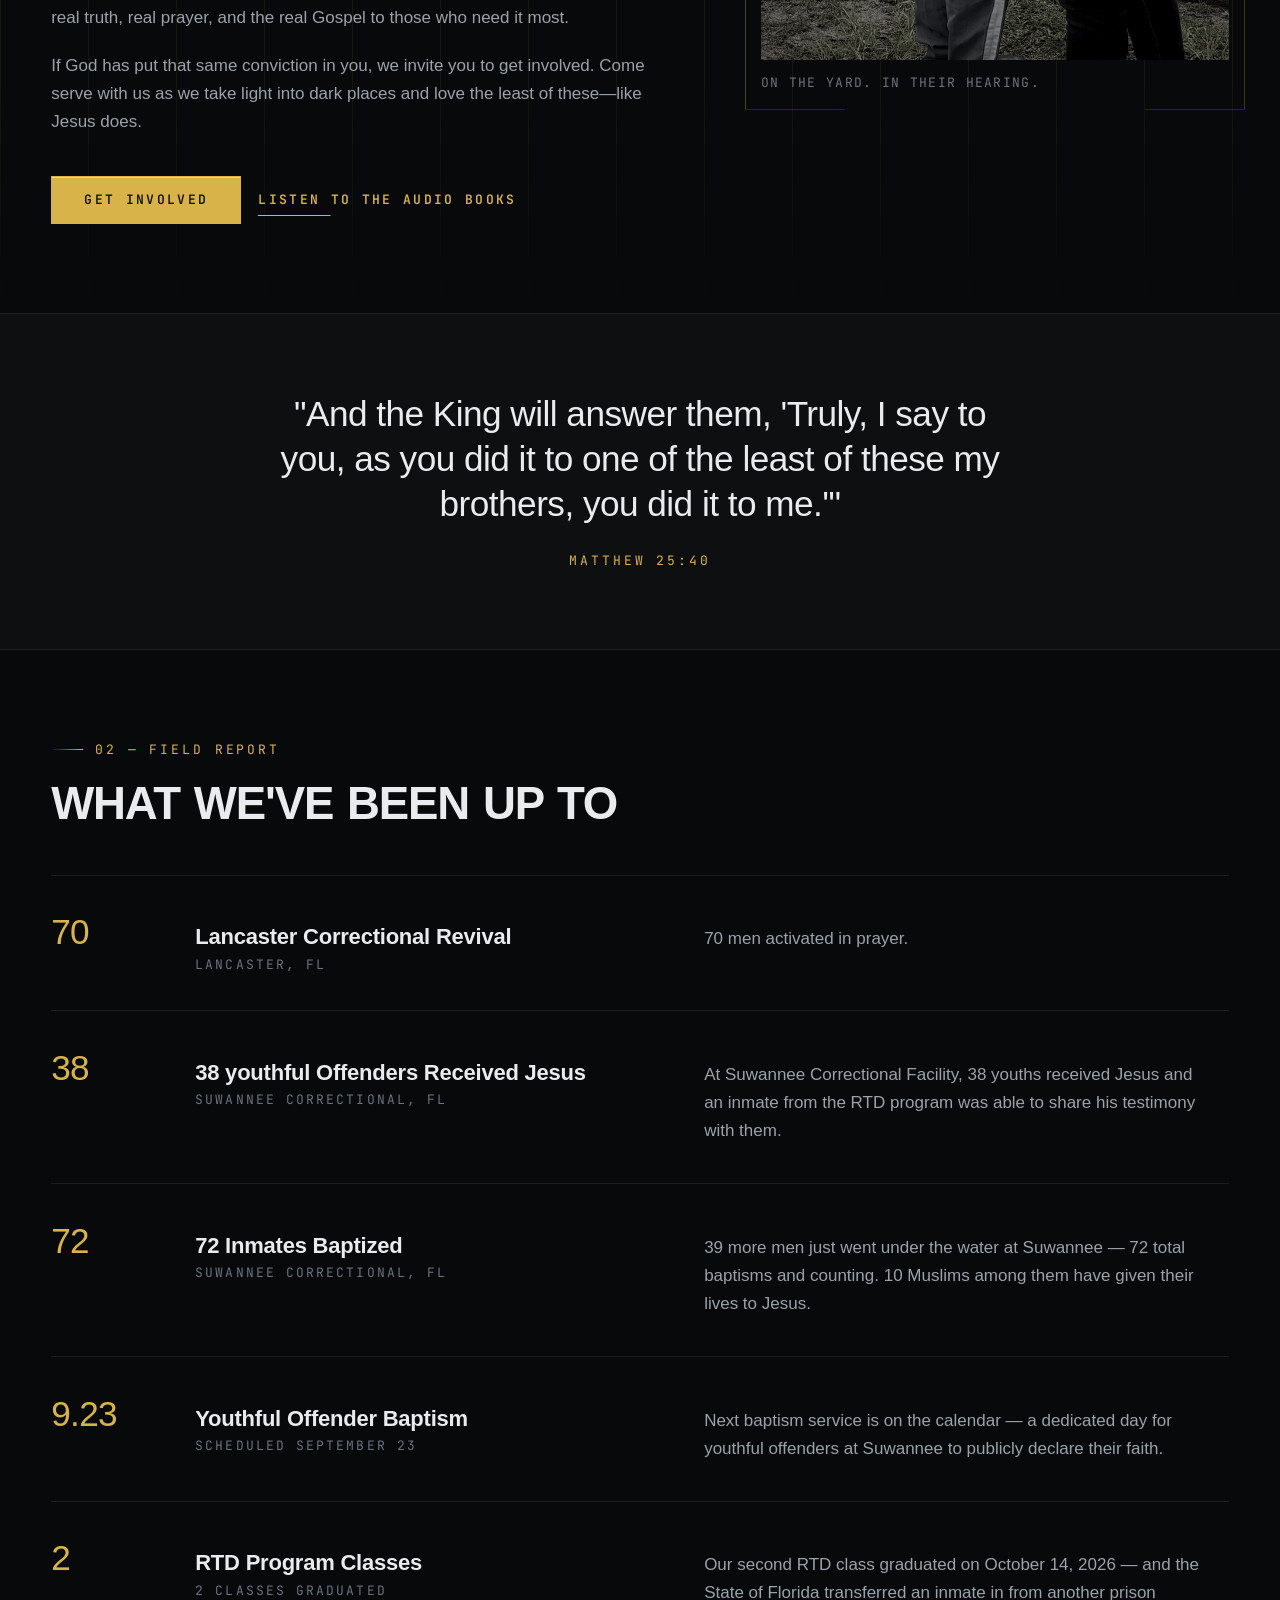
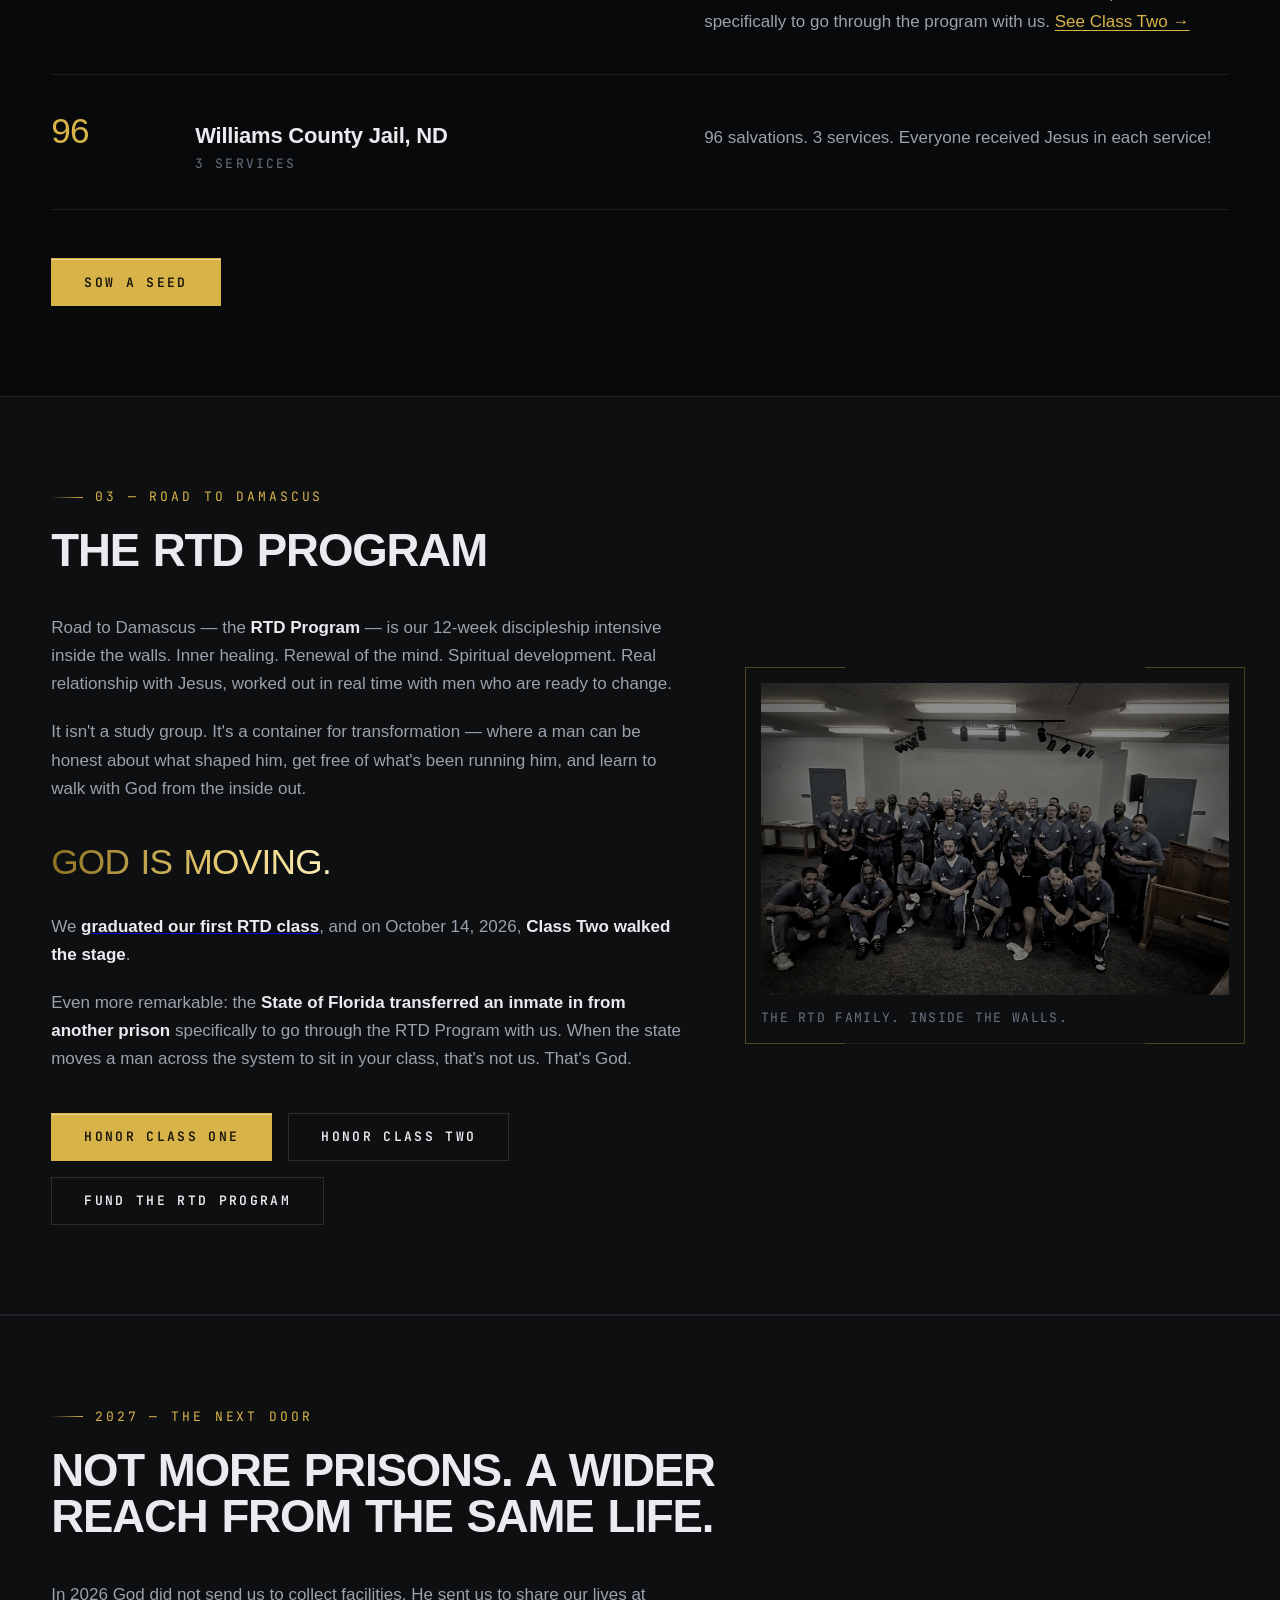
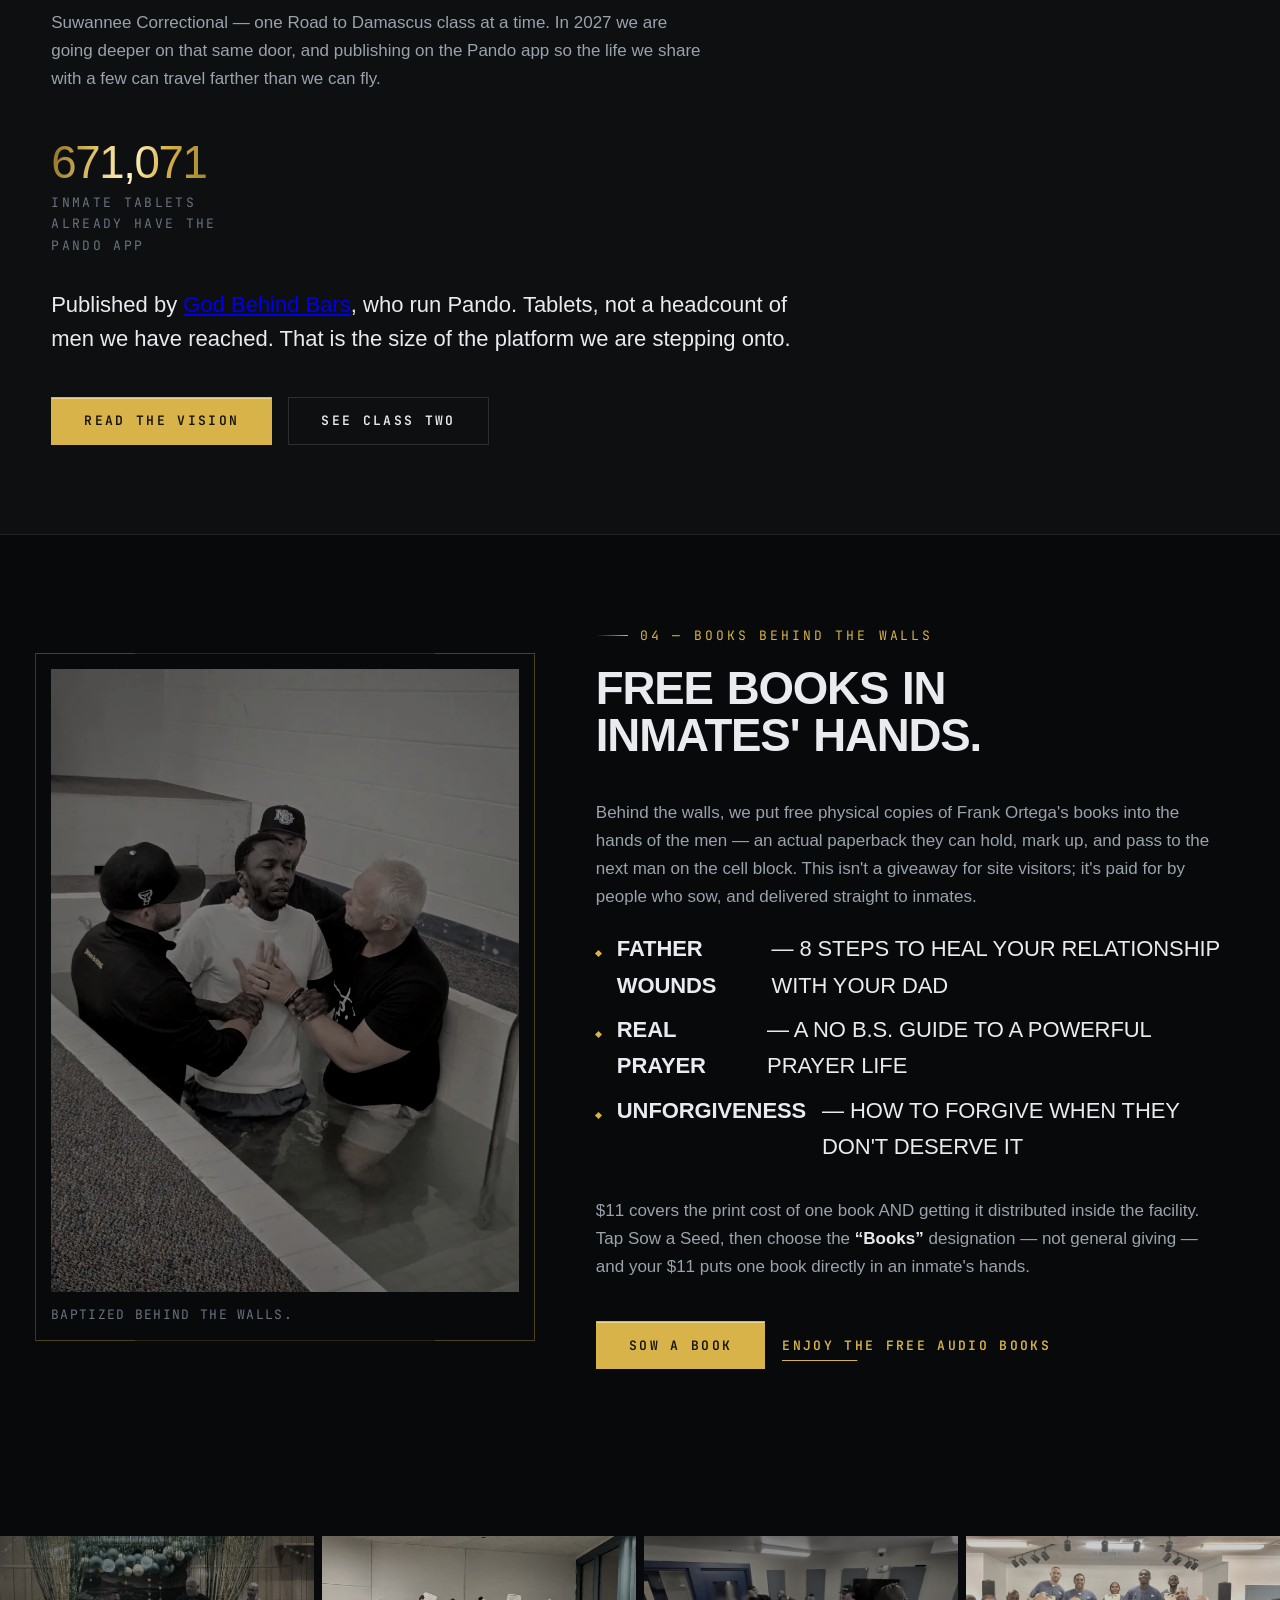
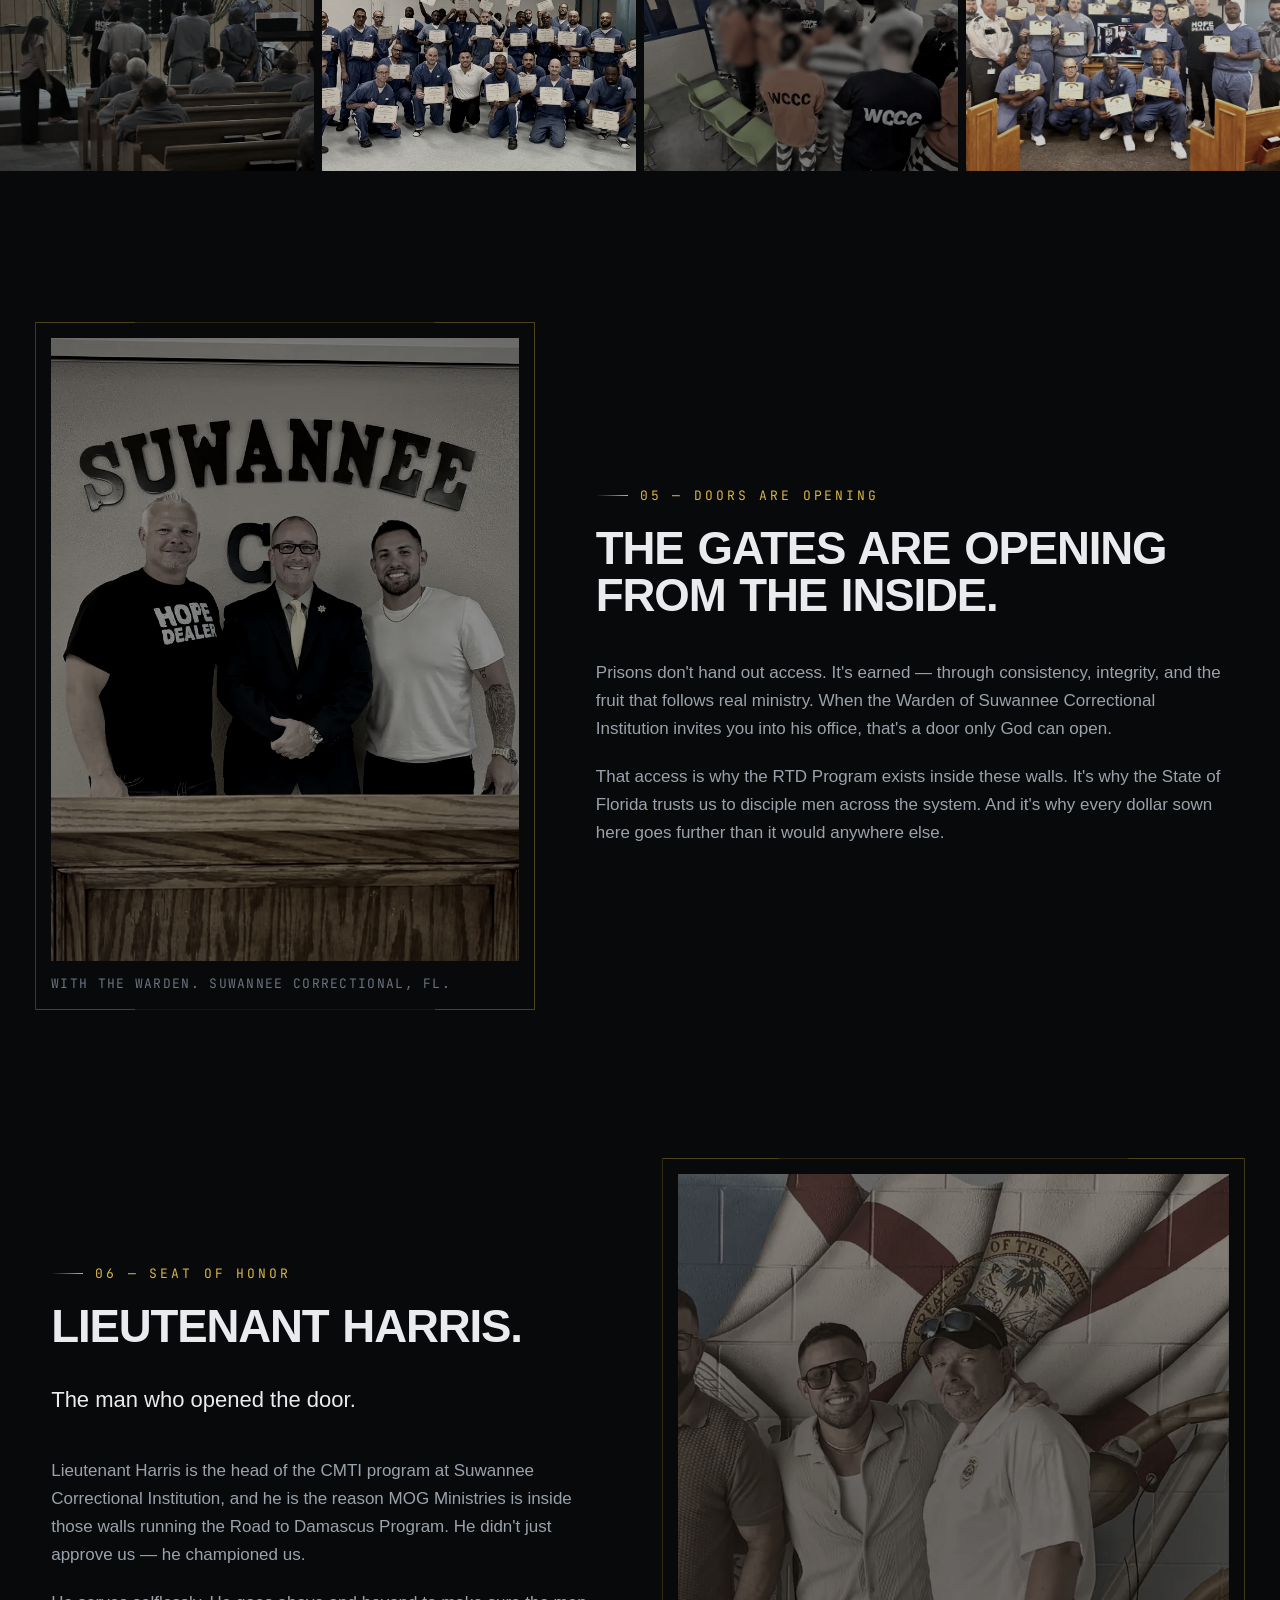
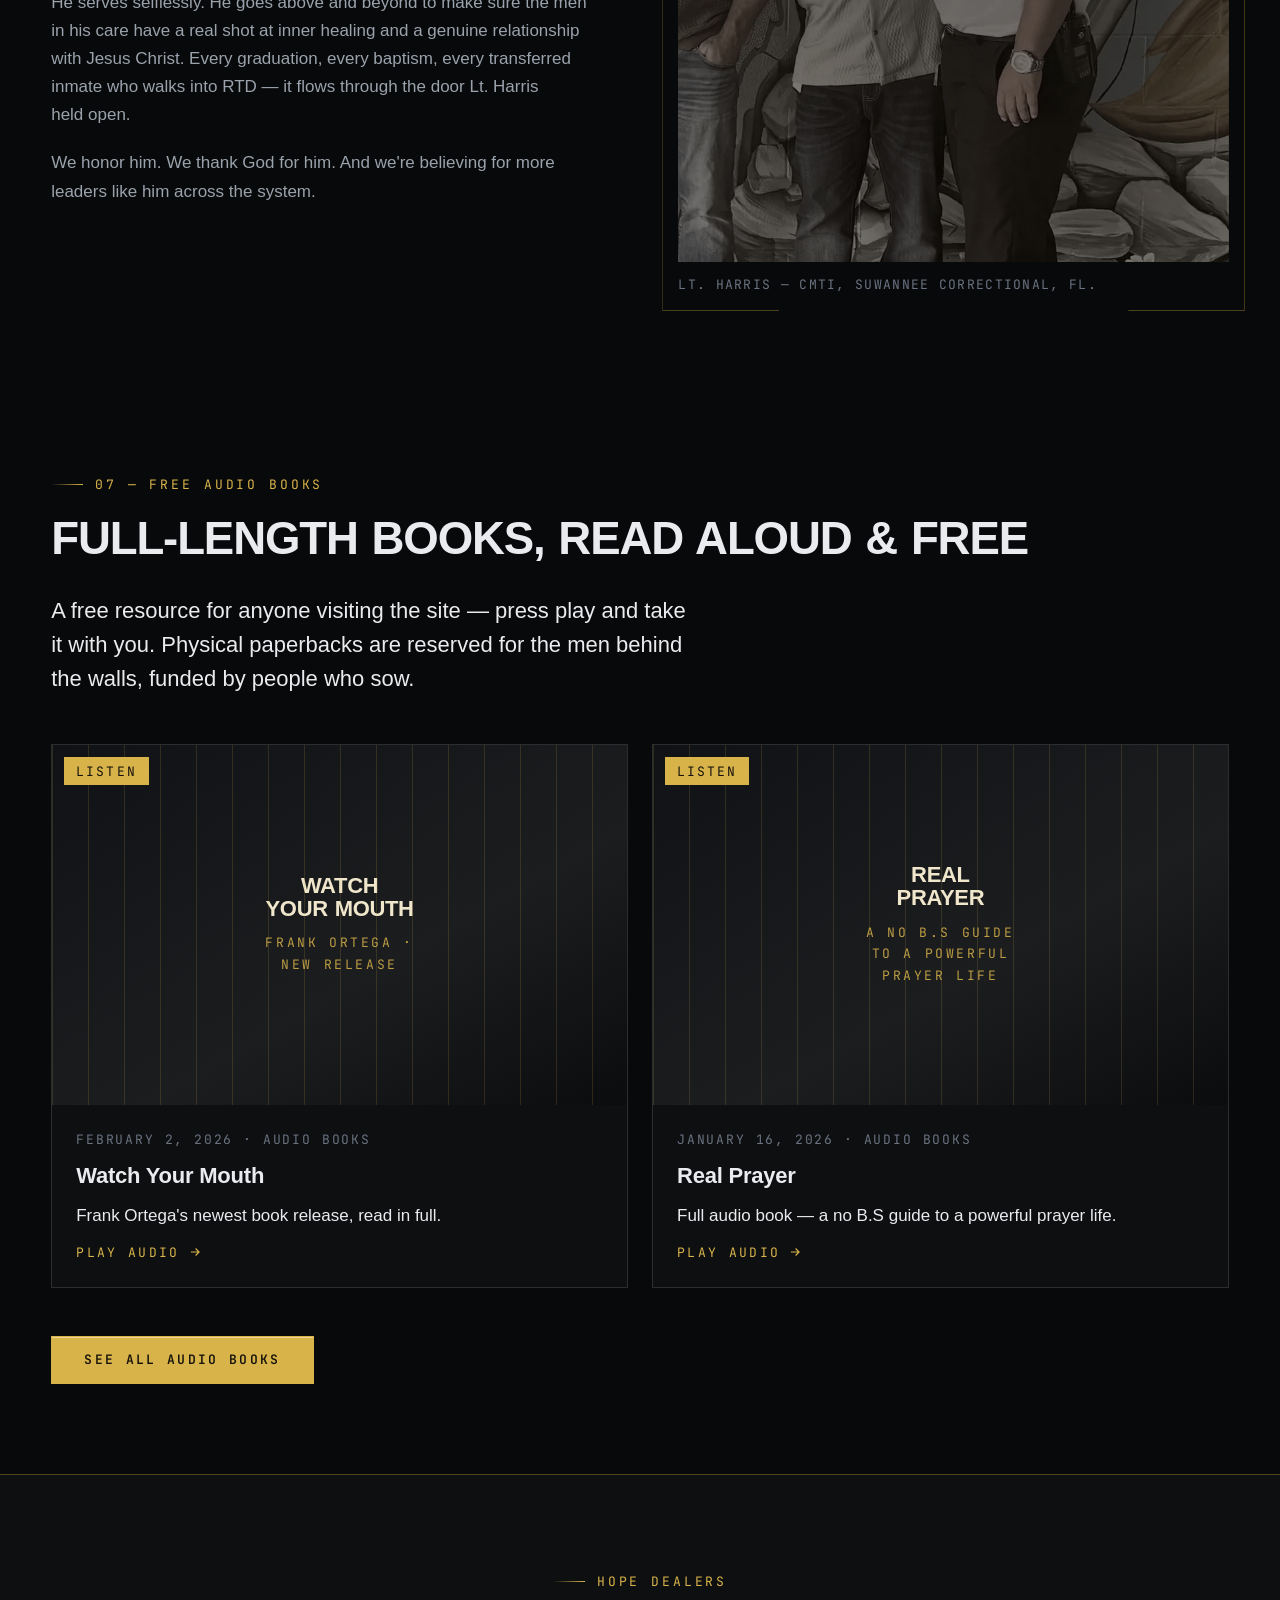
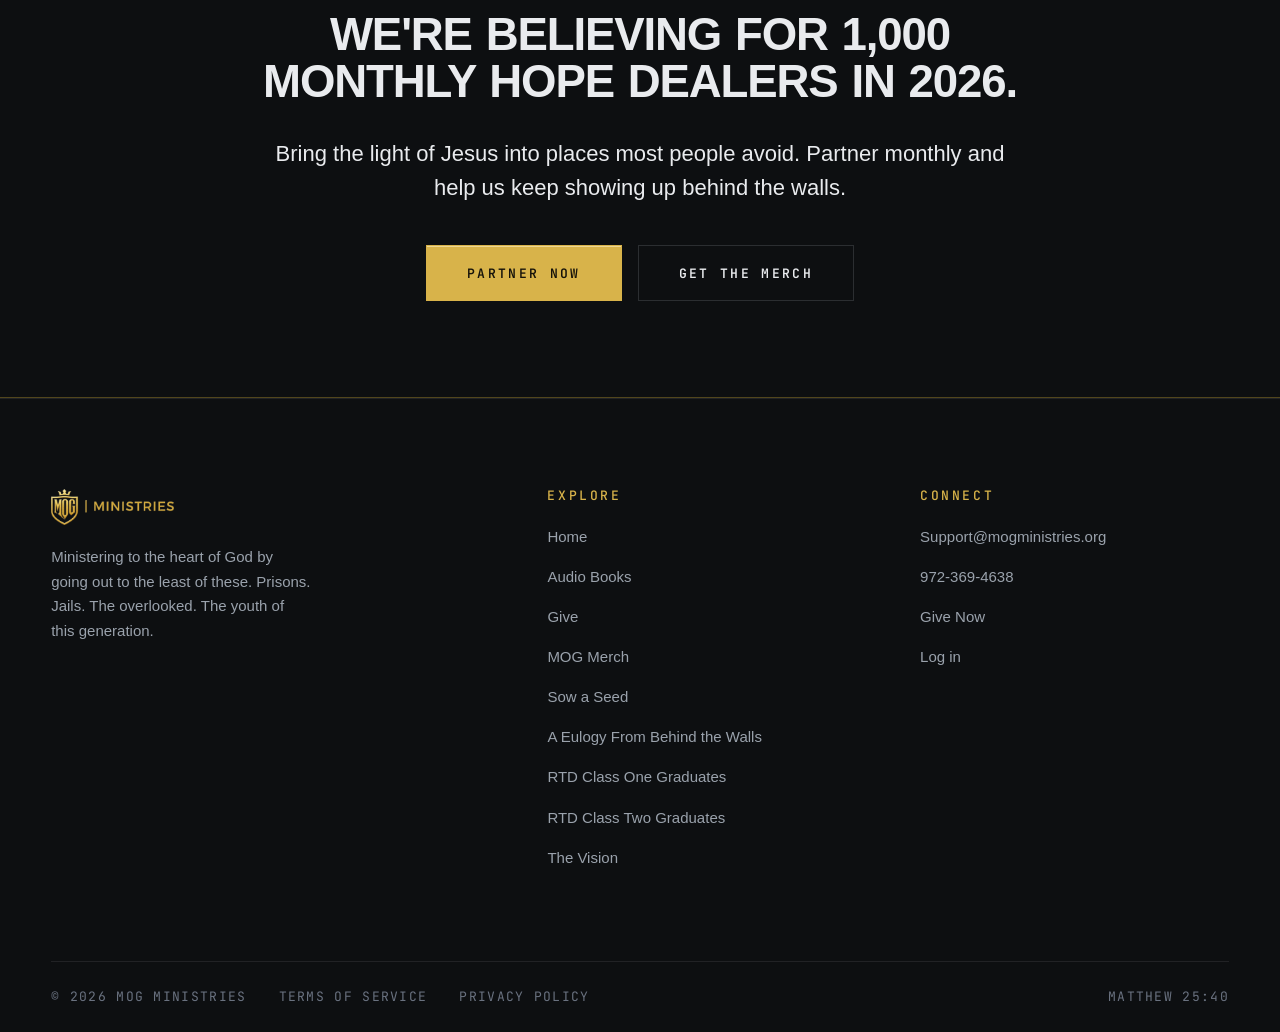
==== commit 0edeb522: "Add the first Road to Damascus graduating class. Publish the class photo without names, and link it " ====
--- a/index.html
+++ b/index.html
@@ -267,7 +267,7 @@
                 <div class="bigline"><p class="gold-text">God is moving.</p></div>
                 <div class="prose">
                   <p>
-                    We <strong>graduated our first RTD class</strong>, and on October 14, 2026,
+                    We <a href="./class-one.html"><strong>graduated our first RTD class</strong></a>, and on October 14, 2026,
                     <strong>Class Two walked the stage</strong>.
                   </p>
                   <p>
@@ -279,7 +279,8 @@
                 </div>
               </div>
               <div class="btn-row mt-10 reveal">
-                <a class="btn btn--gold" href="./class-two.html">Honor Class Two</a>
+                <a class="btn btn--gold" href="./class-one.html">Honor Class One</a>
+                <a class="btn btn--outline" href="./class-two.html">Honor Class Two</a>
                 <a class="btn btn--outline" href="./sow.html">Fund the RTD Program</a>
               </div>
             </div>
@@ -614,6 +615,7 @@
               <li><a href="./merch.html">MOG Merch</a></li>
               <li><a href="./sow.html">Sow a Seed</a></li>
               <li><a href="./testimony.html">A Eulogy From Behind the Walls</a></li>
+              <li><a href="./class-one.html">RTD Class One Graduates</a></li>
               <li><a href="./class-two.html">RTD Class Two Graduates</a></li>
               <li><a href="./vision.html">The Vision</a></li>
             </ul>
